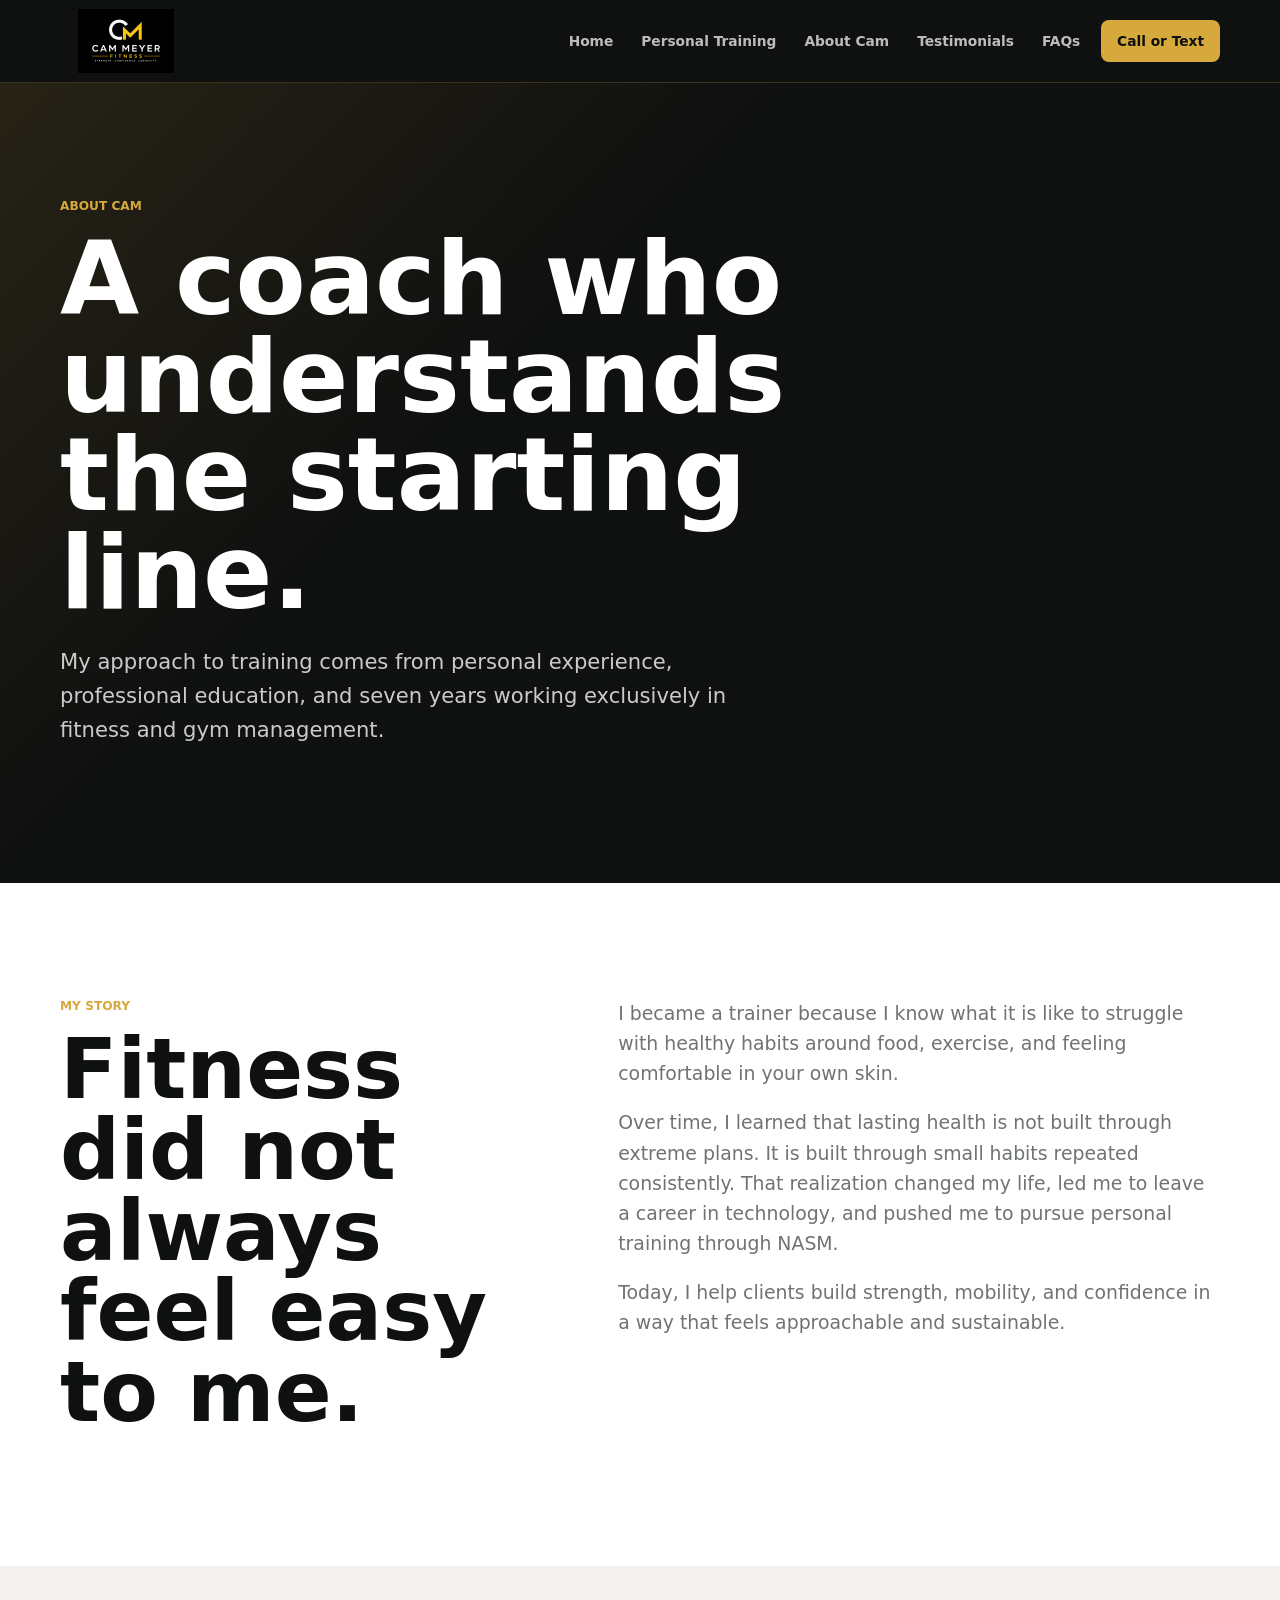
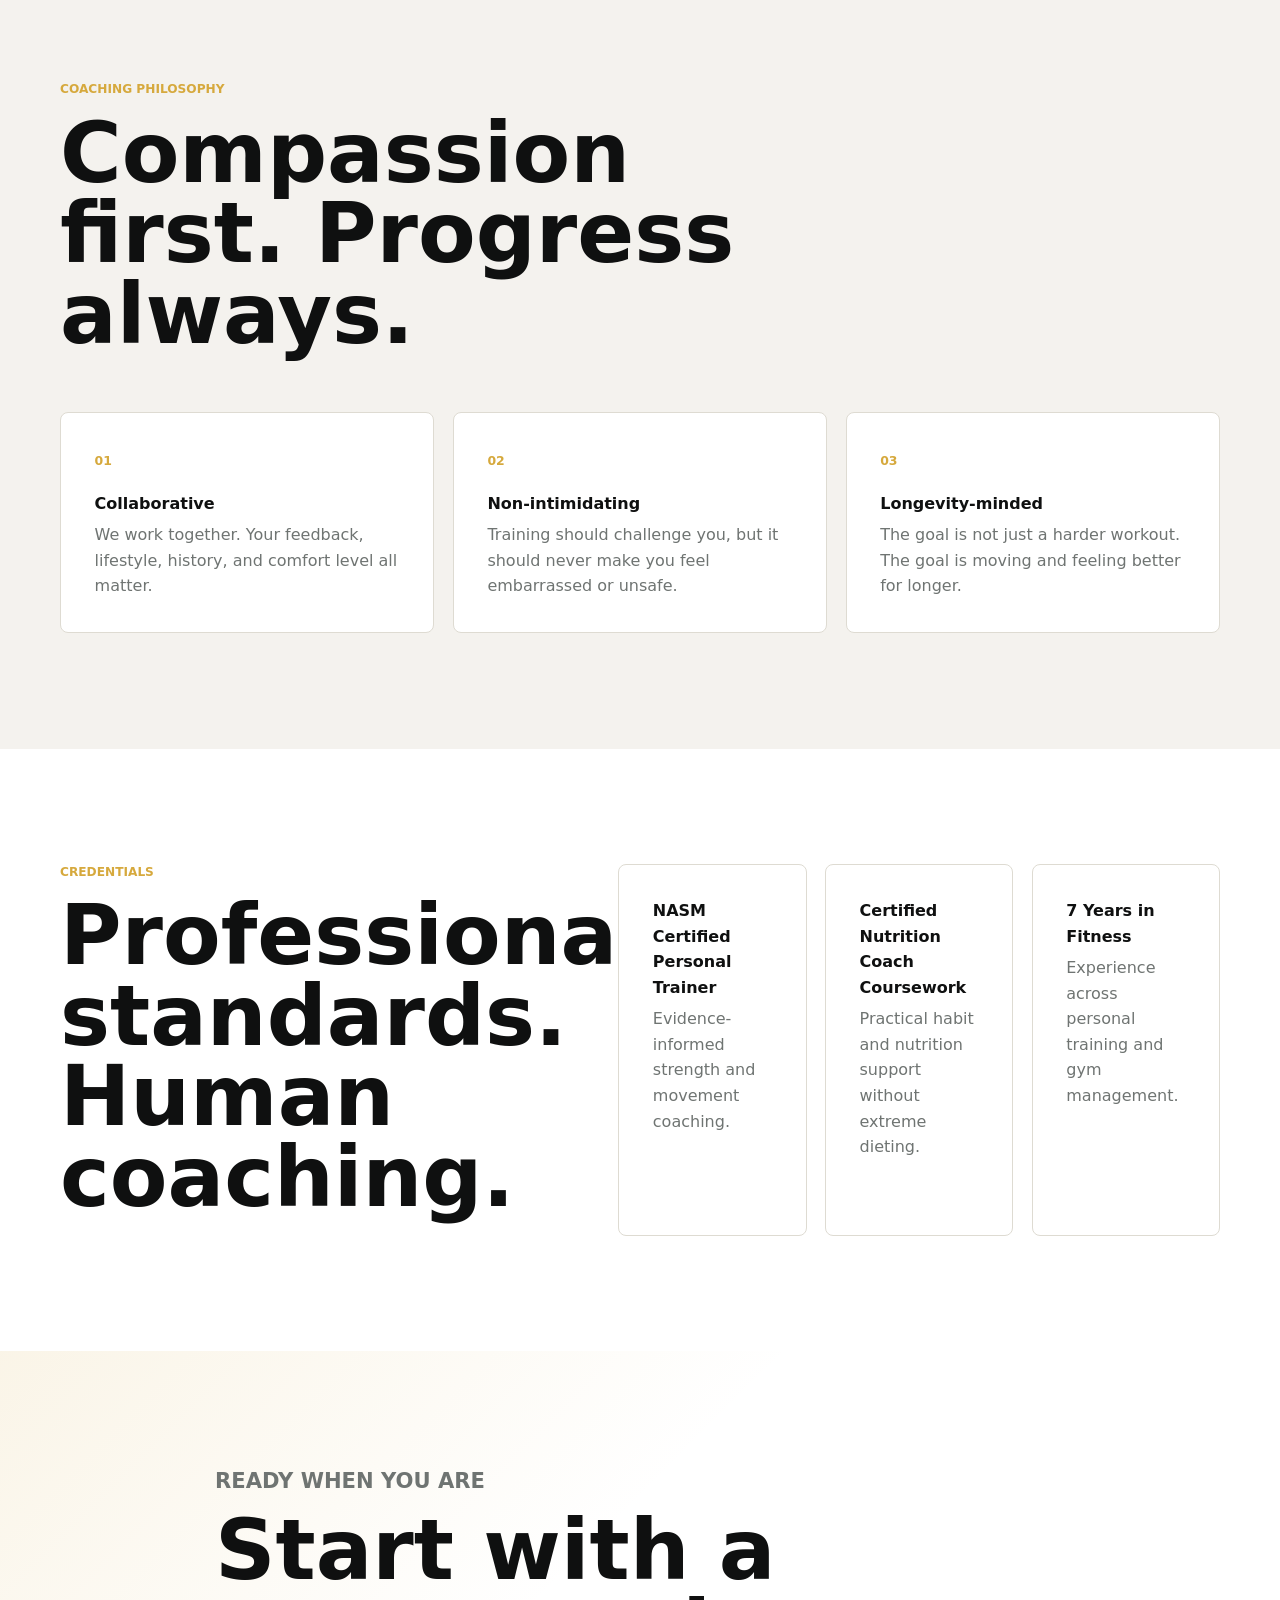
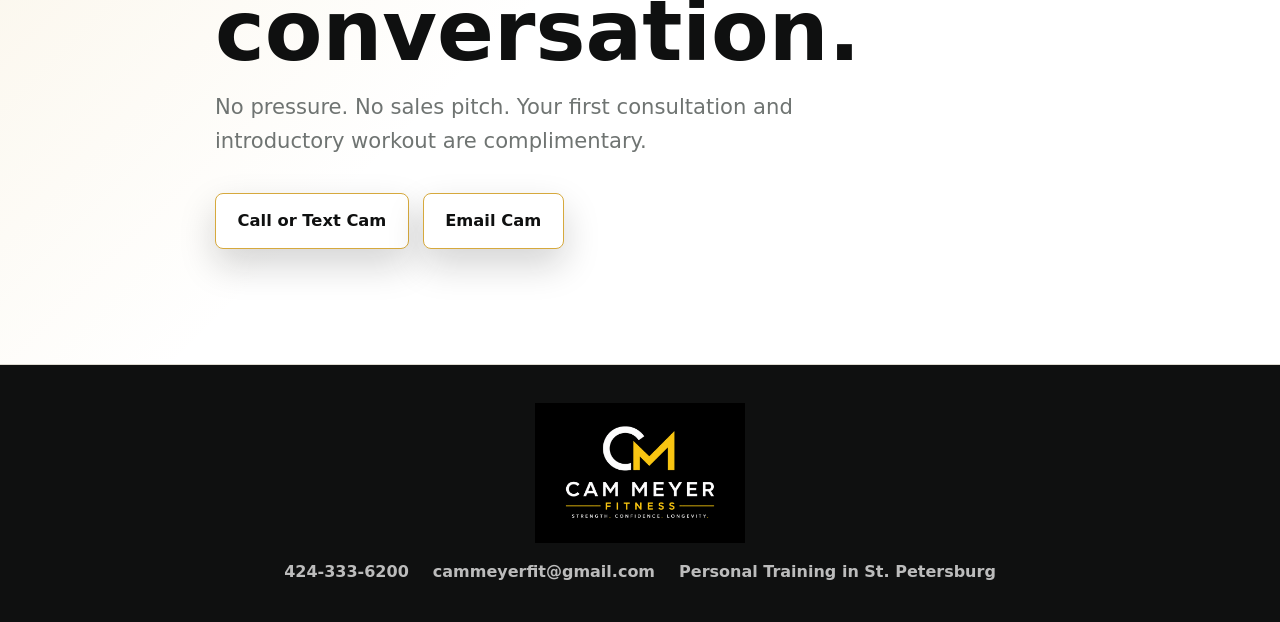
==== about.html @ a1160dac "Add files via upload update to pages" ====
<!DOCTYPE html>
<html lang="en">
  <head>
    <meta charset="UTF-8" />
    <meta name="viewport" content="width=device-width, initial-scale=1.0" />
    <title>About Cam Meyer | Cam Meyer Fitness</title>
    <meta name="description" content="Meet Cam Meyer, a NASM certified personal trainer in St. Petersburg focused on compassionate, longevity-minded strength coaching." />
    <link rel="canonical" href="https://www.cammeyerfitness.com/about.html" />
    <meta property="og:type" content="website" />
    <meta property="og:title" content="About Cam Meyer | Cam Meyer Fitness" />
    <meta property="og:description" content="Meet Cam Meyer, a NASM certified personal trainer in St. Petersburg focused on compassionate, longevity-minded strength coaching." />
    <meta property="og:url" content="https://www.cammeyerfitness.com/about.html" />
    <meta property="og:image" content="https://www.cammeyerfitness.com/assets/cmflogo.png" />
    <meta name="twitter:card" content="summary_large_image" />
    <link rel="icon" type="image/png" href="assets/cmflogo.png" />
    <link rel="stylesheet" href="styles.css" />
    <script type="application/ld+json">{"@context":"https://schema.org","@graph":[{"@type":["LocalBusiness","SportsActivityLocation"],"@id":"https://www.cammeyerfitness.com/#business","name":"Cam Meyer Fitness","url":"https://www.cammeyerfitness.com","telephone":"424-333-6200","email":"cammeyerfit@gmail.com","image":"https://www.cammeyerfitness.com/assets/cmflogo.png","description":"Concierge personal training in Downtown St. Petersburg for adults who want to build strength, mobility, confidence, and longevity without intimidation.","address":{"@type":"PostalAddress","addressLocality":"St. Petersburg","addressRegion":"FL","addressCountry":"US"},"areaServed":{"@type":"City","name":"St. Petersburg"},"priceRange":"$$"},{"@type":"Person","@id":"https://www.cammeyerfitness.com/#cam-meyer","name":"Cam Meyer","jobTitle":"Personal Trainer","worksFor":{"@id":"https://www.cammeyerfitness.com/#business"},"hasCredential":["NASM Certified Personal Trainer","NASM Certified Nutrition Coach coursework"]},{"@type":"WebPage","@id":"https://www.cammeyerfitness.com/about.html","url":"https://www.cammeyerfitness.com/about.html","name":"About Cam Meyer | Cam Meyer Fitness","description":"Meet Cam Meyer, a NASM certified personal trainer in St. Petersburg focused on compassionate, longevity-minded strength coaching.","isPartOf":{"@type":"WebSite","@id":"https://www.cammeyerfitness.com/#website","url":"https://www.cammeyerfitness.com","name":"Cam Meyer Fitness"},"about":{"@id":"https://www.cammeyerfitness.com/#business"}}]}</script>
  </head>
  <body>
    <a class="skip-link" href="#main">Skip to content</a>
    <header class="site-header" data-header>
      <nav class="nav shell" aria-label="Primary navigation">
        <a class="brand" href="index.html" aria-label="Cam Meyer Fitness home">
          <img class="brand-mark" src="assets/cmflogo.png" alt="Cam Meyer Fitness" />
        </a>
        <button class="nav-toggle" type="button" aria-label="Open navigation menu" aria-expanded="false" aria-controls="nav-menu" data-nav-toggle>
          <span></span><span></span><span></span>
        </button>

        <div class="nav-menu" id="nav-menu" data-nav-menu>
          <a href="index.html">Home</a>
          <a href="personal-training.html">Personal Training</a>
          <a href="about.html">About Cam</a>
          <a href="testimonials.html">Testimonials</a>
          <a href="faq.html">FAQs</a>
          <a href="contact.html" class="nav-cta">Call or Text</a>
        </div>
      </nav>
    </header>

    <main id="main">
      <section class="page-hero section" aria-labelledby="page-title">
        <div class="shell reveal">
          <p class="eyebrow">About Cam</p>
          <h1 id="page-title">A coach who understands the starting line.</h1>
          <p class="page-lede">My approach to training comes from personal experience, professional education, and seven years working exclusively in fitness and gym management.</p>
        </div>
      </section>

      <section class="section" aria-labelledby="story-title">
        <div class="split shell">
          <div class="section-intro reveal">
            <p class="eyebrow">My Story</p>
            <h2 id="story-title">Fitness did not always feel easy to me.</h2>
          </div>
          <div class="prose reveal">
            <p>I became a trainer because I know what it is like to struggle with healthy habits around food, exercise, and feeling comfortable in your own skin.</p>
            <p>Over time, I learned that lasting health is not built through extreme plans. It is built through small habits repeated consistently. That realization changed my life, led me to leave a career in technology, and pushed me to pursue personal training through NASM.</p>
            <p>Today, I help clients build strength, mobility, and confidence in a way that feels approachable and sustainable.</p>
          </div>
        </div>
      </section>

      <section class="section section-quiet" aria-labelledby="philosophy-title">
        <div class="shell">
          <div class="section-heading reveal">
            <p class="eyebrow">Coaching Philosophy</p>
            <h2 id="philosophy-title">Compassion first. Progress always.</h2>
          </div>
          <div class="steps">
            <article class="step-card reveal"><span>01</span><h3>Collaborative</h3><p>We work together. Your feedback, lifestyle, history, and comfort level all matter.</p></article>
            <article class="step-card reveal"><span>02</span><h3>Non-intimidating</h3><p>Training should challenge you, but it should never make you feel embarrassed or unsafe.</p></article>
            <article class="step-card reveal"><span>03</span><h3>Longevity-minded</h3><p>The goal is not just a harder workout. The goal is moving and feeling better for longer.</p></article>
          </div>
        </div>
      </section>

      <section class="section" aria-labelledby="credentials-title">
        <div class="credentials shell">
          <div class="section-intro reveal">
            <p class="eyebrow">Credentials</p>
            <h2 id="credentials-title">Professional standards. Human coaching.</h2>
          </div>
          <div class="credential-grid reveal">
            <div><strong>NASM Certified Personal Trainer</strong><span>Evidence-informed strength and movement coaching.</span></div>
            <div><strong>Certified Nutrition Coach Coursework</strong><span>Practical habit and nutrition support without extreme dieting.</span></div>
            <div><strong>7 Years in Fitness</strong><span>Experience across personal training and gym management.</span></div>
          </div>
        </div>
      </section>

      <section class="section final-cta" id="contact-cta" aria-labelledby="contact-cta-title">
        <div class="shell final-cta-inner reveal">
          <p class="eyebrow">Ready when you are</p>
          <h2 id="contact-cta-title">Start with a conversation.</h2>
          <p>No pressure. No sales pitch. Your first consultation and introductory workout are complimentary.</p>
          <div class="hero-actions">
            <a class="btn btn-primary" href="tel:+14243336200">Call or Text Cam</a>
            <a class="btn btn-secondary" href="mailto:cammeyerfit@gmail.com">Email Cam</a>
          </div>
        </div>
      </section>
    </main>

    <footer class="footer">
      <div class="shell footer-inner">
        <a class="footer-brand" href="index.html" aria-label="Cam Meyer Fitness home">
          <img src="assets/cmflogo.png" alt="Cam Meyer Fitness" />
        </a>
        <div class="footer-contact">
          <a href="tel:+14243336200">424-333-6200</a>
          <a href="mailto:cammeyerfit@gmail.com">cammeyerfit@gmail.com</a>
          <a href="personal-training.html">Personal Training in St. Petersburg</a>
        </div>
      </div>
    </footer>
    <script src="script.js"></script>

  </body>
</html>
---- styles.css ----
:root {
  --black: #0f1010;
  --charcoal: #181a1b;
  --ink: #242626;
  --gray: #6f7472;
  --soft-gray: #f4f2ee;
  --line: #dedbd2;
  --white: #ffffff;
  --gold: #d6a93d;
  --gold-soft: #f3d887;
  --shadow: 0 28px 90px rgba(15, 16, 16, 0.16);
  --radius: 8px;
  --header-height: 82px;
}

* {
  box-sizing: border-box;
}

html {
  scroll-behavior: smooth;
}

body {
  margin: 0;
  background: var(--white);
  color: var(--ink);
  font-family: Inter, ui-sans-serif, system-ui, -apple-system, BlinkMacSystemFont, "Segoe UI", Arial, sans-serif;
  font-size: 16px;
  line-height: 1.6;
  text-rendering: optimizeLegibility;
}

body.nav-open {
  overflow: hidden;
}

img,
svg {
  display: block;
  max-width: 100%;
}

a {
  color: inherit;
  text-decoration: none;
}

button {
  font: inherit;
}

.skip-link {
  position: fixed;
  left: 1rem;
  top: 1rem;
  z-index: 100;
  transform: translateY(-160%);
  border-radius: var(--radius);
  background: var(--black);
  color: var(--white);
  padding: 0.75rem 1rem;
  transition: transform 180ms ease;
}

.skip-link:focus {
  transform: translateY(0);
}

.shell {
  width: min(100% - 2rem, 1160px);
  margin-inline: auto;
}

.site-header {
  position: sticky;
  top: 0;
  z-index: 50;
  border-bottom: 1px solid rgba(214, 169, 61, 0.22);
  background: var(--black);
  backdrop-filter: none;
  transition: box-shadow 240ms ease, background 240ms ease, border-color 240ms ease;
}

.site-header.is-scrolled {
  background: var(--black);
  box-shadow: 0 12px 32px rgba(15, 16, 16, 0.22);
}

.nav {
  min-height: var(--header-height);
  display: flex;
  align-items: center;
  justify-content: space-between;
  gap: 1.25rem;
}

.brand {
  display: inline-flex;
  align-items: center;
  min-width: 0;
}

.brand-mark {
  width: 132px;
  height: 64px;
  flex: 0 0 132px;
  object-fit: contain;
}

.nav-toggle {
  width: 48px;
  height: 48px;
  display: inline-grid;
  place-content: center;
  gap: 5px;
  border: 1px solid rgba(214, 169, 61, 0.34);
  border-radius: var(--radius);
  background: var(--charcoal);
  color: var(--white);
  cursor: pointer;
}

.nav-toggle span {
  width: 18px;
  height: 2px;
  background: currentColor;
  transition: transform 220ms ease, opacity 220ms ease;
}

.nav-toggle[aria-expanded="true"] span:nth-child(1) {
  transform: translateY(7px) rotate(45deg);
}

.nav-toggle[aria-expanded="true"] span:nth-child(2) {
  opacity: 0;
}

.nav-toggle[aria-expanded="true"] span:nth-child(3) {
  transform: translateY(-7px) rotate(-45deg);
}

.nav-menu {
  position: fixed;
  inset: var(--header-height) 0 auto 0;
  display: grid;
  gap: 0.35rem;
  padding: 1rem;
  border-bottom: 1px solid rgba(214, 169, 61, 0.22);
  background: var(--black);
  box-shadow: var(--shadow);
  opacity: 0;
  pointer-events: none;
  transform: translateY(-0.75rem);
  transition: opacity 240ms ease, transform 240ms ease;
}

.nav-menu.is-open {
  opacity: 1;
  pointer-events: auto;
  transform: translateY(0);
}

.nav-menu a {
  border-radius: var(--radius);
  padding: 0.9rem 1rem;
  color: rgba(255, 255, 255, 0.72);
  font-weight: 700;
  transition: color 200ms ease, background 200ms ease, transform 200ms ease;
}

.nav-menu a:hover,
.nav-menu a:focus-visible {
  color: var(--white);
  background: rgba(255, 255, 255, 0.1);
  outline: none;
  transform: translateY(-1px);
}

.nav-menu .nav-cta {
  background: var(--gold);
  color: var(--black);
  text-align: center;
}

.section {
  padding: clamp(4.75rem, 9vw, 8rem) 0;
  scroll-margin-top: calc(var(--header-height) + 1.5rem);
}

.hero {
  position: relative;
  isolation: isolate;
  min-height: calc(94svh - var(--header-height));
  display: grid;
  align-items: center;
  overflow: hidden;
  padding: clamp(4.8rem, 7.5vw, 7.4rem) 0 clamp(4.25rem, 7vw, 6.8rem);
  color: var(--white);
}

.hero-media,
.hero-overlay {
  position: absolute;
  inset: 0;
}

.hero-media {
  z-index: -2;
  overflow: hidden;
  background: var(--black);
}

.hero-media img {
  width: 100%;
  height: 100%;
  object-fit: cover;
  object-position: 52% center;
  transform: scale(1.01);
}

.hero-overlay {
  z-index: -1;
  background:
    linear-gradient(90deg, rgba(15, 16, 16, 0.82) 0%, rgba(15, 16, 16, 0.62) 42%, rgba(15, 16, 16, 0.2) 100%),
    linear-gradient(0deg, rgba(15, 16, 16, 0.36), rgba(15, 16, 16, 0.06));
}

.hero-inner,
.split,
.coaching,
.why,
.credentials {
  display: grid;
  gap: clamp(2.4rem, 6vw, 5rem);
}

.hero-copy {
  max-width: 840px;
}

.eyebrow {
  margin: 0 0 0.9rem;
  color: var(--gold);
  font-size: 0.76rem;
  font-weight: 800;
  letter-spacing: 0;
  line-height: 1.4;
  text-transform: uppercase;
}

h1,
h2,
h3,
p {
  margin-top: 0;
}

h1,
h2 {
  color: var(--black);
  line-height: 0.96;
  font-weight: 800;
}

h1 {
  margin-bottom: 1.4rem;
  color: var(--white);
  font-size: clamp(3.35rem, 8vw, 6.95rem);
  max-width: 12.8ch;
}

h2 {
  margin-bottom: 1.15rem;
  font-size: clamp(2.5rem, 7vw, 5.25rem);
  max-width: 10.5ch;
}

h3 {
  margin-bottom: 0.55rem;
  color: var(--black);
  font-size: 1rem;
  line-height: 1.2;
}

.hero-lede,
.section-intro p:not(.eyebrow),
.coaching-copy p,
.why-copy p,
.final-cta p {
  color: var(--gray);
  font-size: clamp(1.08rem, 2vw, 1.32rem);
  max-width: 620px;
}

.hero-lede {
  max-width: 540px;
  color: rgba(255, 255, 255, 0.82);
}

.hero-actions {
  display: flex;
  flex-wrap: wrap;
  gap: 0.85rem;
  margin-top: 2.2rem;
}

.btn {
  min-height: 56px;
  display: inline-flex;
  align-items: center;
  justify-content: center;
  border: 1px solid var(--gold);
  border-radius: var(--radius);
  padding: 0.95rem 1.35rem;
  font-size: 1.02rem;
  font-weight: 800;
  line-height: 1.1;
  box-shadow: 0 0 0 rgba(15, 16, 16, 0);
  transition: transform 220ms ease, background 220ms ease, border-color 220ms ease, box-shadow 220ms ease;
}

.btn:hover,
.btn:focus-visible {
  transform: translateY(-3px);
  outline: none;
}

.btn-primary,
.btn-secondary {
  border-color: var(--gold);
  background: var(--white);
  color: var(--black);
  box-shadow: 0 16px 36px rgba(15, 16, 16, 0.18);
}

.btn-primary:hover,
.btn-primary:focus-visible,
.btn-secondary:hover,
.btn-secondary:focus-visible {
  border-color: var(--gold-soft);
  background: var(--gold-soft);
  color: var(--black);
}

.trust-line {
  margin: 1rem 0 0;
  color: rgba(255, 255, 255, 0.72);
  font-size: 0.78rem;
  font-weight: 800;
  line-height: 1.5;
  text-transform: uppercase;
}

.section-quiet {
  background: var(--soft-gray);
}

#coaching {
  position: relative;
  isolation: isolate;
  overflow: hidden;
  background:
    linear-gradient(90deg, rgba(15, 16, 16, 0.88) 0%, rgba(15, 16, 16, 0.7) 48%, rgba(15, 16, 16, 0.24) 100%),
    url("assets/uploads/training-03.jpg") center / cover no-repeat;
  color: var(--white);
}

#coaching h2,
#coaching .check-list li {
  color: var(--white);
}

#coaching .coaching-copy p {
  color: rgba(255, 255, 255, 0.78);
}

#coaching .check-list li::before {
  background: var(--gold-soft);
}

#coaching .coaching-copy {
  max-width: 650px;
}

.section-dark {
  background: var(--black);
  color: var(--white);
}

.section-dark h2,
.section-dark h3 {
  color: var(--white);
}

.section-dark p {
  color: rgba(255, 255, 255, 0.74);
}

.feature-list {
  display: grid;
  gap: 1px;
  border: 1px solid var(--line);
  border-radius: var(--radius);
  overflow: hidden;
  background: var(--line);
}

.feature-list article,
.step-card,
.testimonial-card,
.credential-grid div,
.quote-panel {
  background: var(--white);
  border-radius: var(--radius);
  padding: clamp(1.45rem, 3.3vw, 2.1rem);
  transition: transform 220ms ease, box-shadow 220ms ease, border-color 220ms ease;
}

.feature-list article {
  border-radius: 0;
}

.feature-list span,
.step-card span {
  display: inline-block;
  margin-bottom: 1.45rem;
  color: var(--gold);
  font-size: 0.78rem;
  font-weight: 800;
}

.feature-list p,
.step-card p,
.testimonial-card p,
.credential-grid span {
  margin-bottom: 0;
  color: var(--gray);
}

.coaching {
  align-items: center;
}

.check-list {
  display: grid;
  gap: 0.85rem;
  margin: 1.7rem 0 0;
  padding: 0;
  list-style: none;
}

.check-list li {
  position: relative;
  padding-left: 1.65rem;
  color: var(--black);
  font-weight: 700;
}

.check-list li::before {
  content: "";
  position: absolute;
  left: 0;
  top: 0.72em;
  width: 8px;
  height: 8px;
  background: var(--gold);
  transform: rotate(45deg);
}

.section-heading {
  margin-bottom: clamp(2.4rem, 5vw, 3.6rem);
}

.section-heading h2 {
  max-width: 12ch;
}

.steps,
.testimonials,
.credential-grid {
  display: grid;
  gap: 1.15rem;
}

.step-card,
.testimonial-card,
.credential-grid div {
  border: 1px solid var(--line);
}

.feature-list article:hover,
.step-card:hover,
.testimonial-card:hover,
.credential-grid div:hover {
  border-color: rgba(214, 169, 61, 0.42);
  box-shadow: 0 20px 60px rgba(15, 16, 16, 0.1);
  transform: translateY(-4px);
}

.why {
  align-items: center;
}

.quote-panel {
  background: var(--charcoal);
  border: 1px solid rgba(214, 169, 61, 0.36);
}

.quote-panel p {
  margin-bottom: 1.35rem;
  color: var(--white);
  font-size: clamp(1.65rem, 4.5vw, 3.15rem);
  font-weight: 800;
  line-height: 1.08;
}

.quote-panel span {
  color: var(--gold-soft);
  font-weight: 800;
}

.credential-grid strong,
.testimonial-card span {
  display: block;
  color: var(--black);
  font-weight: 800;
}

.credential-grid strong {
  margin-bottom: 0.35rem;
}

.testimonial-card {
  box-shadow: 0 14px 50px rgba(15, 16, 16, 0.06);
}

.testimonial-card p {
  margin-bottom: 1.4rem;
  color: var(--ink);
  font-size: 1.05rem;
}

.testimonial-card span {
  color: var(--gray);
  font-size: 0.88rem;
}

.final-cta {
  background:
    linear-gradient(135deg, rgba(214, 169, 61, 0.12), transparent 42%),
    var(--white);
}

.final-cta-inner {
  max-width: 850px;
}

.final-cta h2 {
  max-width: 10ch;
}

.footer {
  border-top: 1px solid var(--line);
  background: var(--black);
  color: var(--white);
  padding: 2.35rem 0;
}

.footer-inner,
.footer-contact {
  display: grid;
  gap: 1rem;
}

.footer-inner {
  justify-items: center;
  text-align: center;
}

.footer-brand {
  display: inline-flex;
  justify-content: center;
}

.footer-brand img {
  width: min(210px, 58vw);
  height: auto;
  object-fit: contain;
}

.footer-contact a {
  color: rgba(255, 255, 255, 0.72);
  font-weight: 700;
}

.footer-contact a:hover,
.footer-contact a:focus-visible {
  color: var(--gold-soft);
  outline: none;
}

.reveal {
  opacity: 0;
  transform: translateY(22px);
  transition: opacity 720ms ease, transform 720ms ease;
}

.reveal.is-visible {
  opacity: 1;
  transform: translateY(0);
}

@media (prefers-reduced-motion: reduce) {
  *,
  *::before,
  *::after {
    scroll-behavior: auto !important;
    transition-duration: 0.01ms !important;
    animation-duration: 0.01ms !important;
    animation-iteration-count: 1 !important;
  }
}

@media (min-width: 720px) {
  .shell {
    width: min(100% - 3rem, 1160px);
  }

  .nav-toggle {
    display: none;
  }

  .nav-menu {
    position: static;
    display: flex;
    align-items: center;
    gap: 0.15rem;
    padding: 0;
    border: 0;
    background: transparent;
    box-shadow: none;
    opacity: 1;
    pointer-events: auto;
    transform: none;
  }

  .nav-menu a {
    padding: 0.65rem 0.8rem;
    font-size: 0.86rem;
  }

  .nav-menu .nav-cta {
    margin-left: 0.35rem;
    padding-inline: 1rem;
  }

  .why {
    grid-template-columns: minmax(0, 1fr) minmax(300px, 0.72fr);
    align-items: center;
  }

  .split,
  .credentials {
    grid-template-columns: minmax(0, 0.8fr) minmax(0, 1fr);
  }

  .steps,
  .testimonials,
  .credential-grid {
    grid-template-columns: repeat(3, minmax(0, 1fr));
  }

  .footer-contact {
    display: flex;
    justify-content: center;
    gap: 1.5rem;
  }
}

@media (max-width: 430px) {
  .brand-mark {
    width: 112px;
    height: 56px;
    flex-basis: 112px;
  }

  h1 {
    font-size: clamp(2.8rem, 13.5vw, 3.35rem);
    max-width: 10.6ch;
  }

  .hero-media img {
    object-position: 58% center;
  }

  .hero {
    min-height: calc(91svh - var(--header-height));
  }

  .hero-actions,
  .btn {
    width: 100%;
  }
}


/* Multi-page SEO expansion */
.page-hero {
  background:
    linear-gradient(135deg, rgba(214, 169, 61, 0.12), transparent 38%),
    var(--black);
  color: var(--white);
  min-height: 52svh;
  display: grid;
  align-items: center;
}

.page-hero h1 {
  max-width: 12ch;
}

.page-hero .page-lede {
  max-width: 680px;
  color: rgba(255, 255, 255, 0.78);
  font-size: clamp(1.08rem, 2vw, 1.32rem);
}

.prose {
  max-width: 680px;
}

.prose p {
  color: var(--gray);
  font-size: clamp(1.04rem, 1.6vw, 1.18rem);
}

.testimonial-card small {
  display: inline-block;
  margin-bottom: 1rem;
  color: var(--gold);
  font-weight: 800;
  text-transform: uppercase;
  font-size: 0.74rem;
}

.testimonial-grid {
  display: grid;
  gap: 1.15rem;
}

.faq-wrap {
  max-width: 900px;
}

.faq-list {
  display: grid;
  gap: 1rem;
}

.faq-item {
  border: 1px solid var(--line);
  border-radius: var(--radius);
  background: var(--white);
  padding: clamp(1.35rem, 3vw, 2rem);
  box-shadow: 0 14px 50px rgba(15, 16, 16, 0.05);
}

.faq-item h3 {
  margin-bottom: 0.5rem;
}

.faq-item p {
  margin-bottom: 0;
  color: var(--gray);
}

@media (min-width: 720px) {
  .testimonial-grid {
    grid-template-columns: repeat(2, minmax(0, 1fr));
  }

  .testimonial-grid .testimonial-card:first-child {
    grid-column: span 2;
  }
}
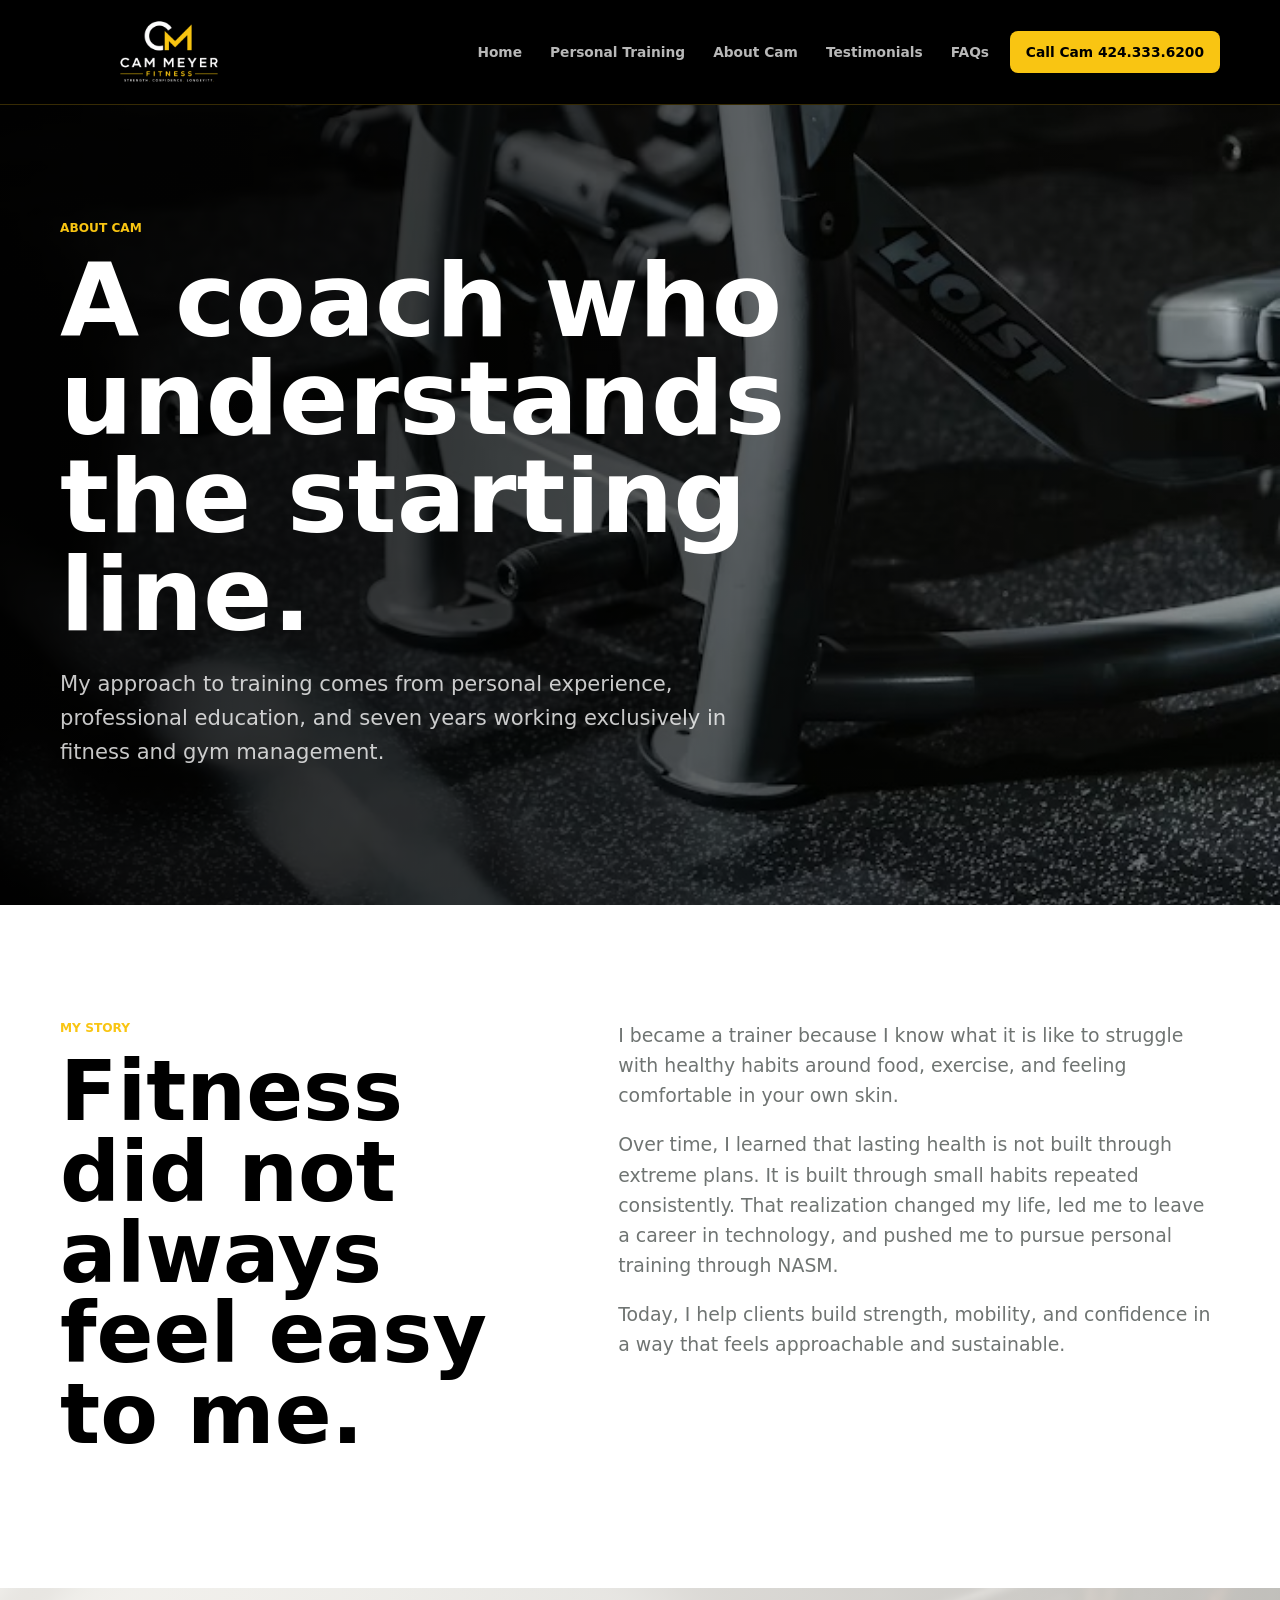
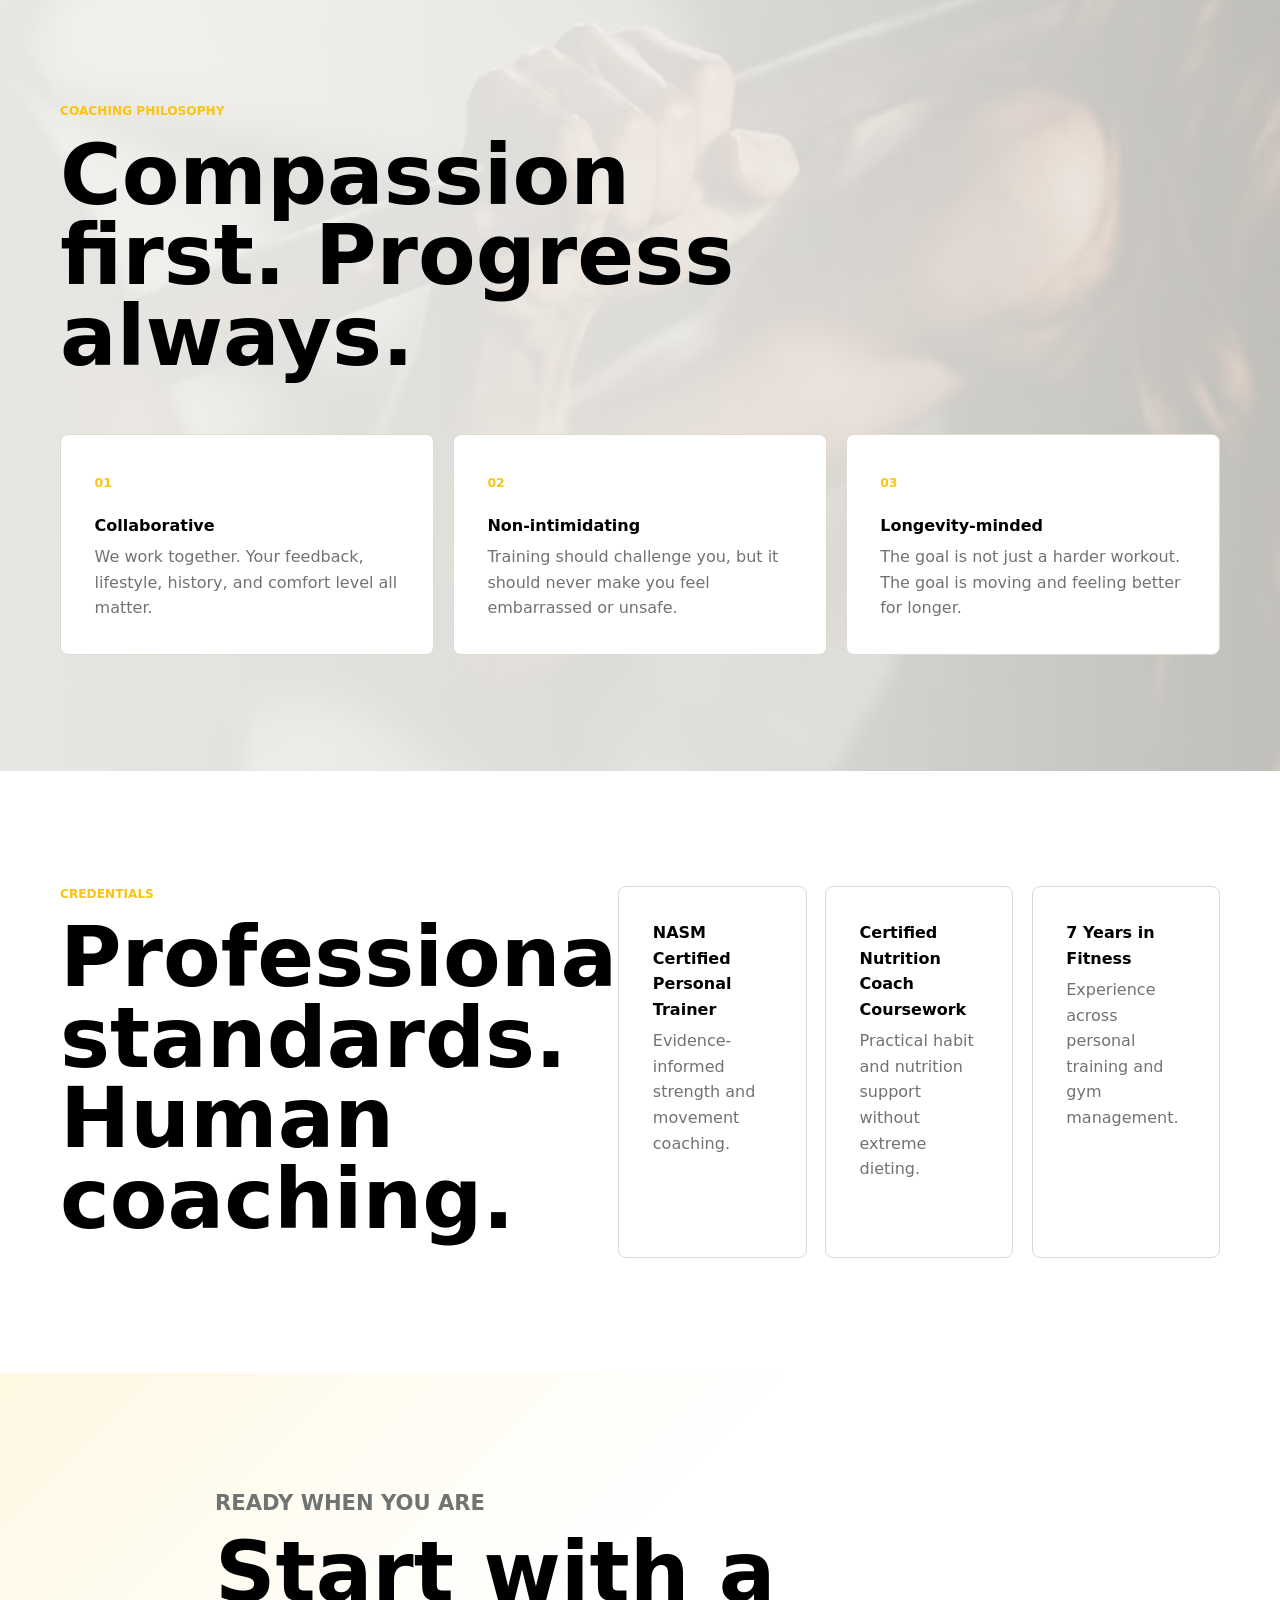
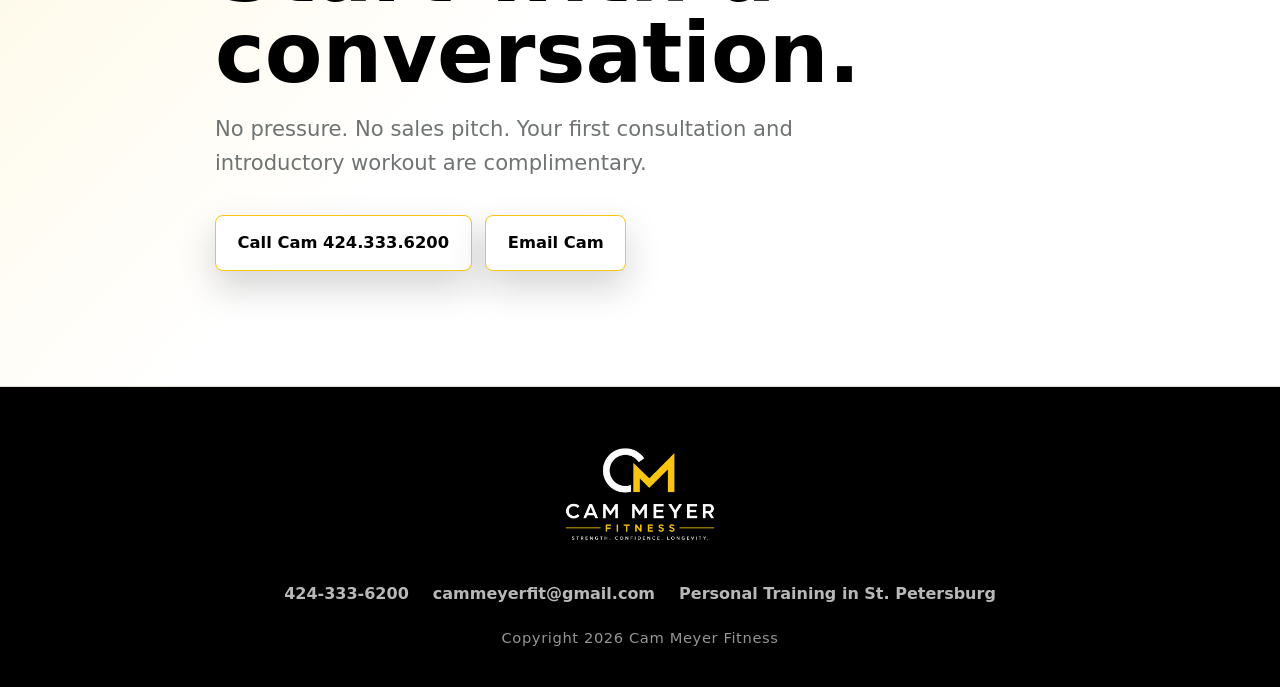
==== commit 37990162: "Add files via upload updated sections" ====
--- a/about.html
+++ b/about.html
@@ -16,7 +16,7 @@
     <link rel="stylesheet" href="styles.css" />
     <script type="application/ld+json">{"@context":"https://schema.org","@graph":[{"@type":["LocalBusiness","SportsActivityLocation"],"@id":"https://www.cammeyerfitness.com/#business","name":"Cam Meyer Fitness","url":"https://www.cammeyerfitness.com","telephone":"424-333-6200","email":"cammeyerfit@gmail.com","image":"https://www.cammeyerfitness.com/assets/cmflogo.png","description":"Concierge personal training in Downtown St. Petersburg for adults who want to build strength, mobility, confidence, and longevity without intimidation.","address":{"@type":"PostalAddress","addressLocality":"St. Petersburg","addressRegion":"FL","addressCountry":"US"},"areaServed":{"@type":"City","name":"St. Petersburg"},"priceRange":"$$"},{"@type":"Person","@id":"https://www.cammeyerfitness.com/#cam-meyer","name":"Cam Meyer","jobTitle":"Personal Trainer","worksFor":{"@id":"https://www.cammeyerfitness.com/#business"},"hasCredential":["NASM Certified Personal Trainer","NASM Certified Nutrition Coach coursework"]},{"@type":"WebPage","@id":"https://www.cammeyerfitness.com/about.html","url":"https://www.cammeyerfitness.com/about.html","name":"About Cam Meyer | Cam Meyer Fitness","description":"Meet Cam Meyer, a NASM certified personal trainer in St. Petersburg focused on compassionate, longevity-minded strength coaching.","isPartOf":{"@type":"WebSite","@id":"https://www.cammeyerfitness.com/#website","url":"https://www.cammeyerfitness.com","name":"Cam Meyer Fitness"},"about":{"@id":"https://www.cammeyerfitness.com/#business"}}]}</script>
   </head>
-  <body>
+  <body class="about-page">
     <a class="skip-link" href="#main">Skip to content</a>
     <header class="site-header" data-header>
       <nav class="nav shell" aria-label="Primary navigation">
@@ -33,7 +33,7 @@
           <a href="about.html">About Cam</a>
           <a href="testimonials.html">Testimonials</a>
           <a href="faq.html">FAQs</a>
-          <a href="contact.html" class="nav-cta">Call or Text</a>
+          <a href="tel:+14243336200" class="nav-cta">Call Cam 424.333.6200</a>
         </div>
       </nav>
     </header>
@@ -95,7 +95,7 @@
           <h2 id="contact-cta-title">Start with a conversation.</h2>
           <p>No pressure. No sales pitch. Your first consultation and introductory workout are complimentary.</p>
           <div class="hero-actions">
-            <a class="btn btn-primary" href="tel:+14243336200">Call or Text Cam</a>
+            <a class="btn btn-primary" href="tel:+14243336200">Call Cam 424.333.6200</a>
             <a class="btn btn-secondary" href="mailto:cammeyerfit@gmail.com">Email Cam</a>
           </div>
         </div>
@@ -112,6 +112,7 @@
           <a href="mailto:cammeyerfit@gmail.com">cammeyerfit@gmail.com</a>
           <a href="personal-training.html">Personal Training in St. Petersburg</a>
         </div>
+        <p class="footer-legal">Copyright 2026 Cam Meyer Fitness</p>
       </div>
     </footer>
     <script src="script.js"></script>
--- a/styles.css
+++ b/styles.css
@@ -1,16 +1,16 @@
 :root {
-  --black: #0f1010;
-  --charcoal: #181a1b;
-  --ink: #242626;
+  --black: #000000;
+  --charcoal: #111111;
+  --ink: #1a1a1a;
   --gray: #6f7472;
   --soft-gray: #f4f2ee;
   --line: #dedbd2;
   --white: #ffffff;
-  --gold: #d6a93d;
-  --gold-soft: #f3d887;
+  --gold: #F9C512;
+  --gold-soft: #FFE27A;
   --shadow: 0 28px 90px rgba(15, 16, 16, 0.16);
   --radius: 8px;
-  --header-height: 82px;
+  --header-height: 104px;
 }
 
 * {
@@ -76,7 +76,7 @@
   position: sticky;
   top: 0;
   z-index: 50;
-  border-bottom: 1px solid rgba(214, 169, 61, 0.22);
+  border-bottom: 1px solid rgba(249, 197, 18, 0.22);
   background: var(--black);
   backdrop-filter: none;
   transition: box-shadow 240ms ease, background 240ms ease, border-color 240ms ease;
@@ -102,9 +102,9 @@
 }
 
 .brand-mark {
-  width: 132px;
-  height: 64px;
-  flex: 0 0 132px;
+  width: clamp(176px, 17vw, 244px);
+  height: 92px;
+  flex: 0 0 clamp(176px, 17vw, 244px);
   object-fit: contain;
 }
 
@@ -114,7 +114,7 @@
   display: inline-grid;
   place-content: center;
   gap: 5px;
-  border: 1px solid rgba(214, 169, 61, 0.34);
+  border: 1px solid rgba(249, 197, 18, 0.34);
   border-radius: var(--radius);
   background: var(--charcoal);
   color: var(--white);
@@ -146,7 +146,7 @@
   display: grid;
   gap: 0.35rem;
   padding: 1rem;
-  border-bottom: 1px solid rgba(214, 169, 61, 0.22);
+  border-bottom: 1px solid rgba(249, 197, 18, 0.22);
   background: var(--black);
   box-shadow: var(--shadow);
   opacity: 0;
@@ -493,7 +493,7 @@
 .step-card:hover,
 .testimonial-card:hover,
 .credential-grid div:hover {
-  border-color: rgba(214, 169, 61, 0.42);
+  border-color: rgba(249, 197, 18, 0.42);
   box-shadow: 0 20px 60px rgba(15, 16, 16, 0.1);
   transform: translateY(-4px);
 }
@@ -504,7 +504,7 @@
 
 .quote-panel {
   background: var(--charcoal);
-  border: 1px solid rgba(214, 169, 61, 0.36);
+  border: 1px solid rgba(249, 197, 18, 0.36);
 }
 
 .quote-panel p {
@@ -548,7 +548,7 @@
 
 .final-cta {
   background:
-    linear-gradient(135deg, rgba(214, 169, 61, 0.12), transparent 42%),
+    linear-gradient(135deg, rgba(249, 197, 18, 0.12), transparent 42%),
     var(--white);
 }
 
@@ -592,6 +592,18 @@
 .footer-contact a {
   color: rgba(255, 255, 255, 0.72);
   font-weight: 700;
+}
+
+
+.footer-legal {
+  margin: 0.25rem 0 0;
+  color: rgba(255, 255, 255, 0.58);
+  font-size: 0.92rem;
+  letter-spacing: 0.04em;
+}
+
+.footer-contact {
+  align-items: center;
 }
 
 .footer-contact a:hover,
@@ -653,6 +665,7 @@
   .nav-menu .nav-cta {
     margin-left: 0.35rem;
     padding-inline: 1rem;
+    white-space: nowrap;
   }
 
   .why {
@@ -679,10 +692,14 @@
 }
 
 @media (max-width: 430px) {
+  :root {
+    --header-height: 92px;
+  }
+
   .brand-mark {
-    width: 112px;
-    height: 56px;
-    flex-basis: 112px;
+    width: 154px;
+    height: 78px;
+    flex-basis: 154px;
   }
 
   h1 {
@@ -708,7 +725,7 @@
 /* Multi-page SEO expansion */
 .page-hero {
   background:
-    linear-gradient(135deg, rgba(214, 169, 61, 0.12), transparent 38%),
+    linear-gradient(135deg, rgba(249, 197, 18, 0.12), transparent 38%),
     var(--black);
   color: var(--white);
   min-height: 52svh;
@@ -784,3 +801,81 @@
     grid-column: span 2;
   }
 }
+
+
+/* Added background image treatments for interior pages */
+.page-hero {
+  position: relative;
+  isolation: isolate;
+  overflow: hidden;
+  background:
+    linear-gradient(90deg, rgba(0, 0, 0, 0.88) 0%, rgba(0, 0, 0, 0.68) 48%, rgba(0, 0, 0, 0.28) 100%),
+    linear-gradient(135deg, rgba(249, 197, 18, 0.16), transparent 42%),
+    var(--black);
+}
+
+.about-page .page-hero {
+  background:
+    linear-gradient(90deg, rgba(0, 0, 0, 0.88) 0%, rgba(0, 0, 0, 0.66) 50%, rgba(0, 0, 0, 0.24) 100%),
+    url("assets/uploads/strength-machine-bg.jpg") center / cover no-repeat;
+}
+
+.training-page .page-hero {
+  background:
+    linear-gradient(90deg, rgba(0, 0, 0, 0.9) 0%, rgba(0, 0, 0, 0.64) 46%, rgba(0, 0, 0, 0.2) 100%),
+    url("assets/uploads/barbell-floor-bg.jpg") center / cover no-repeat;
+}
+
+.testimonials-page .page-hero {
+  background:
+    linear-gradient(90deg, rgba(0, 0, 0, 0.9) 0%, rgba(0, 0, 0, 0.66) 48%, rgba(0, 0, 0, 0.26) 100%),
+    url("assets/uploads/curl-bars-bg.jpg") center / cover no-repeat;
+}
+
+.contact-page .page-hero,
+.faq-page .page-hero {
+  background:
+    linear-gradient(90deg, rgba(0, 0, 0, 0.9) 0%, rgba(0, 0, 0, 0.7) 52%, rgba(0, 0, 0, 0.3) 100%),
+    url("assets/uploads/squat-bar-bg.jpg") center / cover no-repeat;
+}
+
+.about-page #philosophy-title,
+.training-page #packages-title,
+.contact-page #message-title {
+  position: relative;
+}
+
+.training-page .section-dark {
+  background:
+    linear-gradient(90deg, rgba(0, 0, 0, 0.91) 0%, rgba(0, 0, 0, 0.74) 54%, rgba(0, 0, 0, 0.34) 100%),
+    url("assets/uploads/curl-bars-bg.jpg") center / cover no-repeat;
+}
+
+.contact-page .section-dark {
+  background:
+    linear-gradient(90deg, rgba(0, 0, 0, 0.92) 0%, rgba(0, 0, 0, 0.72) 54%, rgba(0, 0, 0, 0.34) 100%),
+    url("assets/uploads/barbell-floor-bg.jpg") center / cover no-repeat;
+}
+
+.about-page .section-quiet {
+  background:
+    linear-gradient(90deg, rgba(244, 242, 238, 0.95) 0%, rgba(244, 242, 238, 0.9) 52%, rgba(244, 242, 238, 0.78) 100%),
+    url("assets/uploads/squat-bar-bg.jpg") center / cover no-repeat;
+}
+
+.testimonials-page .final-cta,
+.faq-page .final-cta {
+  background:
+    linear-gradient(90deg, rgba(255, 255, 255, 0.96) 0%, rgba(255, 255, 255, 0.9) 54%, rgba(255, 255, 255, 0.8) 100%),
+    url("assets/uploads/strength-machine-bg.jpg") center / cover no-repeat;
+}
+
+@media (max-width: 720px) {
+  .about-page .page-hero,
+  .training-page .page-hero,
+  .testimonials-page .page-hero,
+  .contact-page .page-hero,
+  .faq-page .page-hero {
+    background-position: center;
+  }
+}
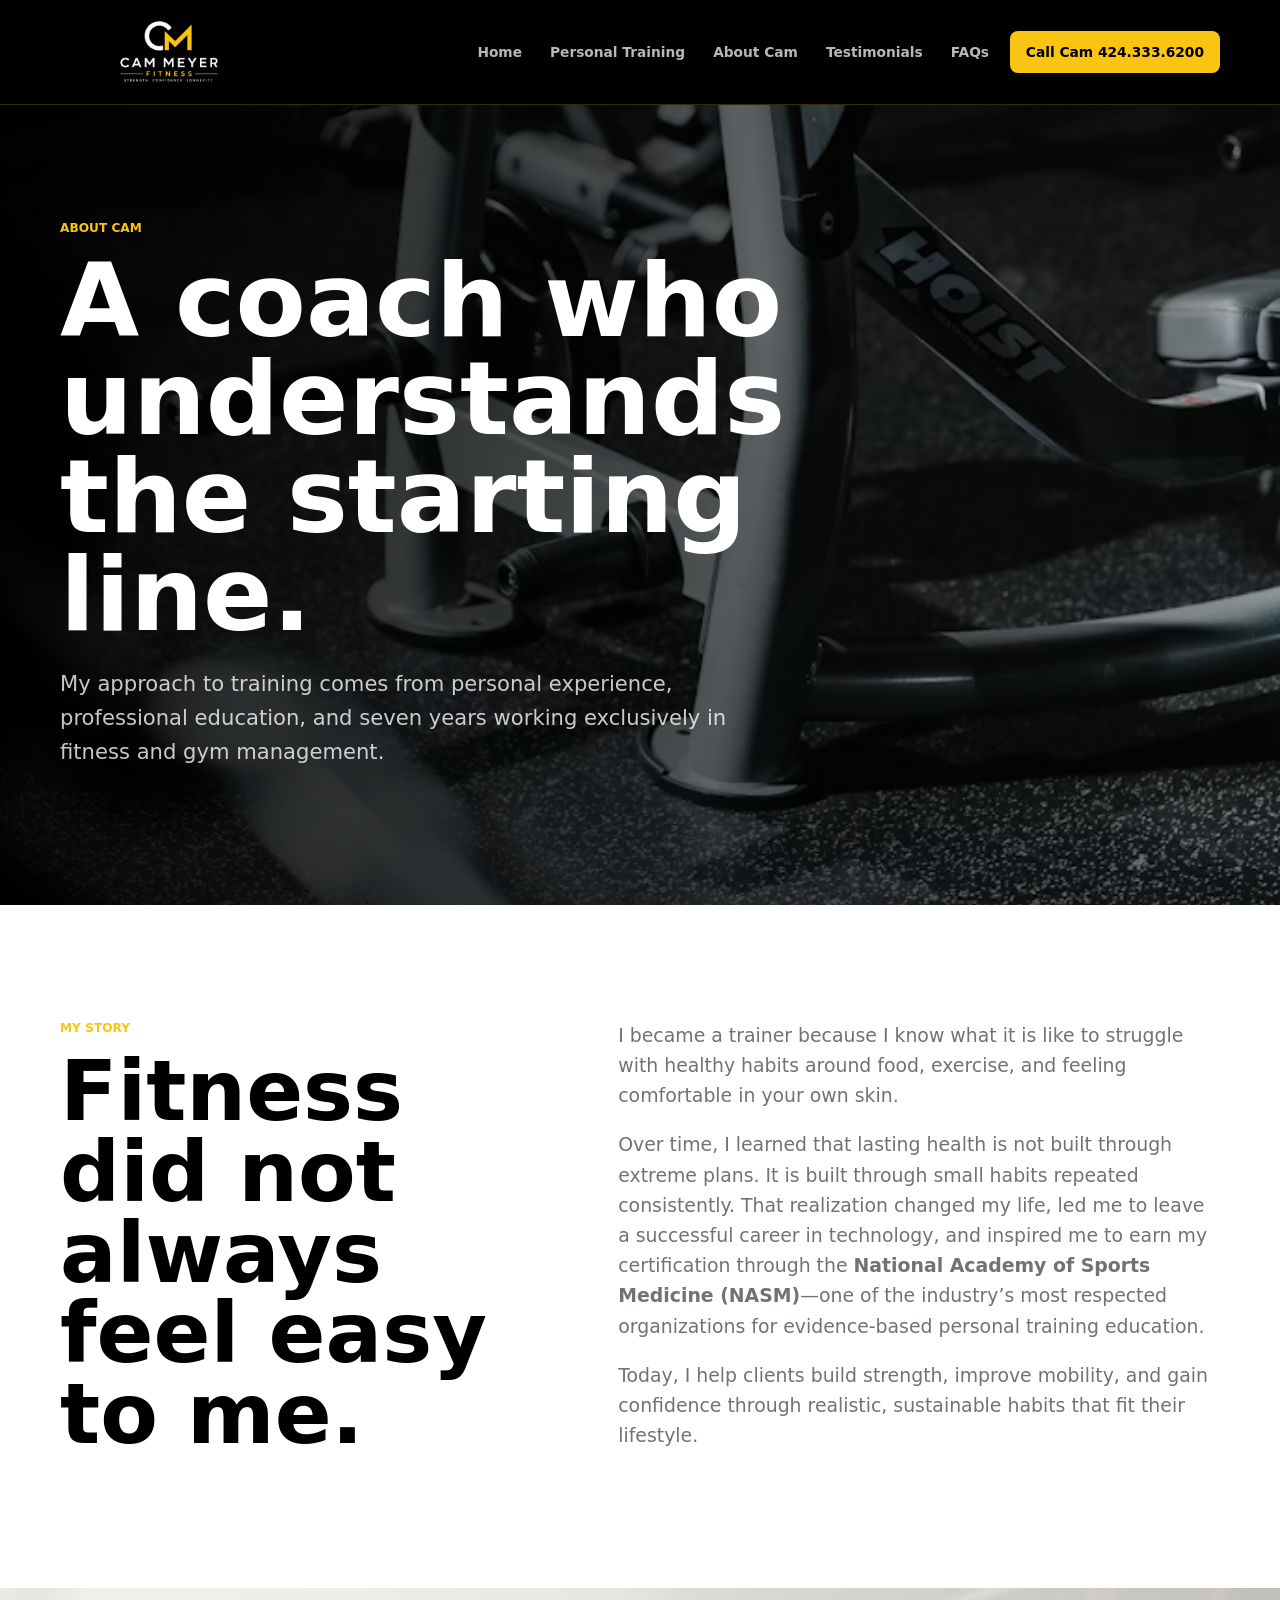
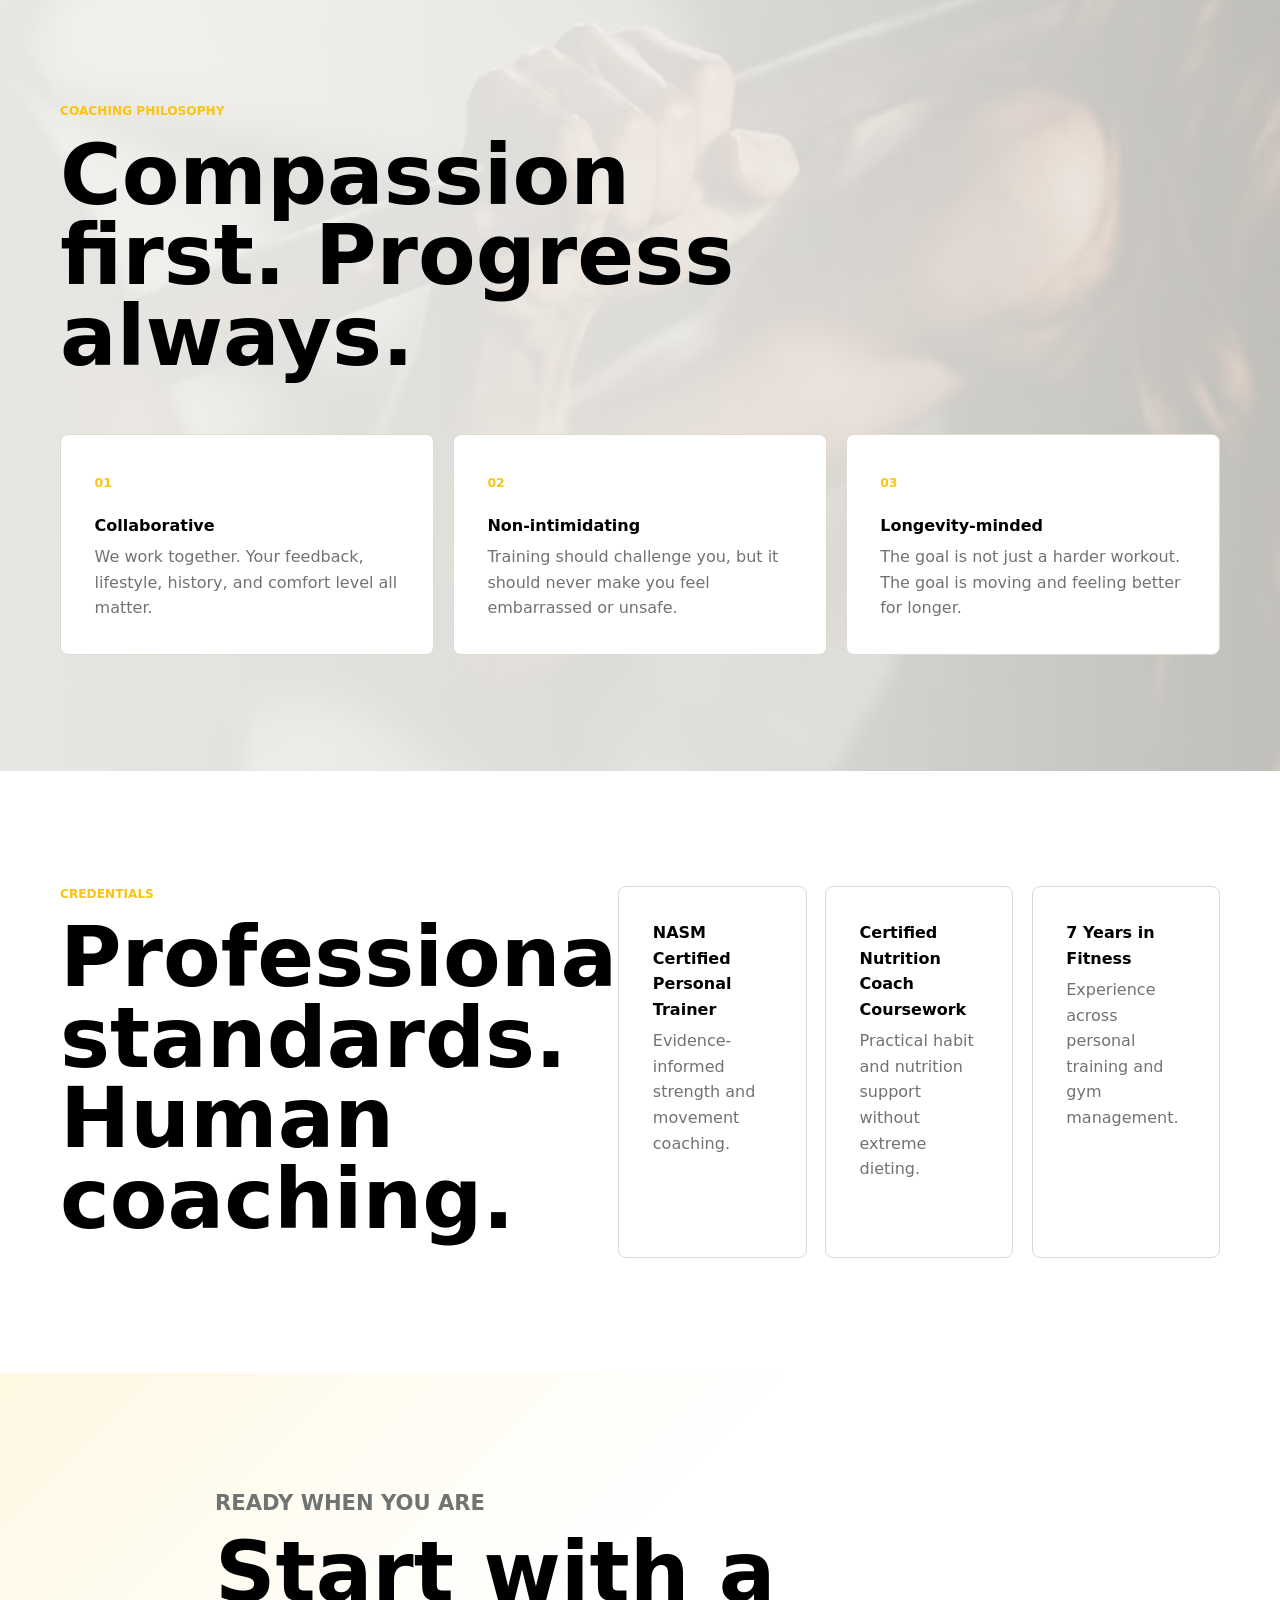
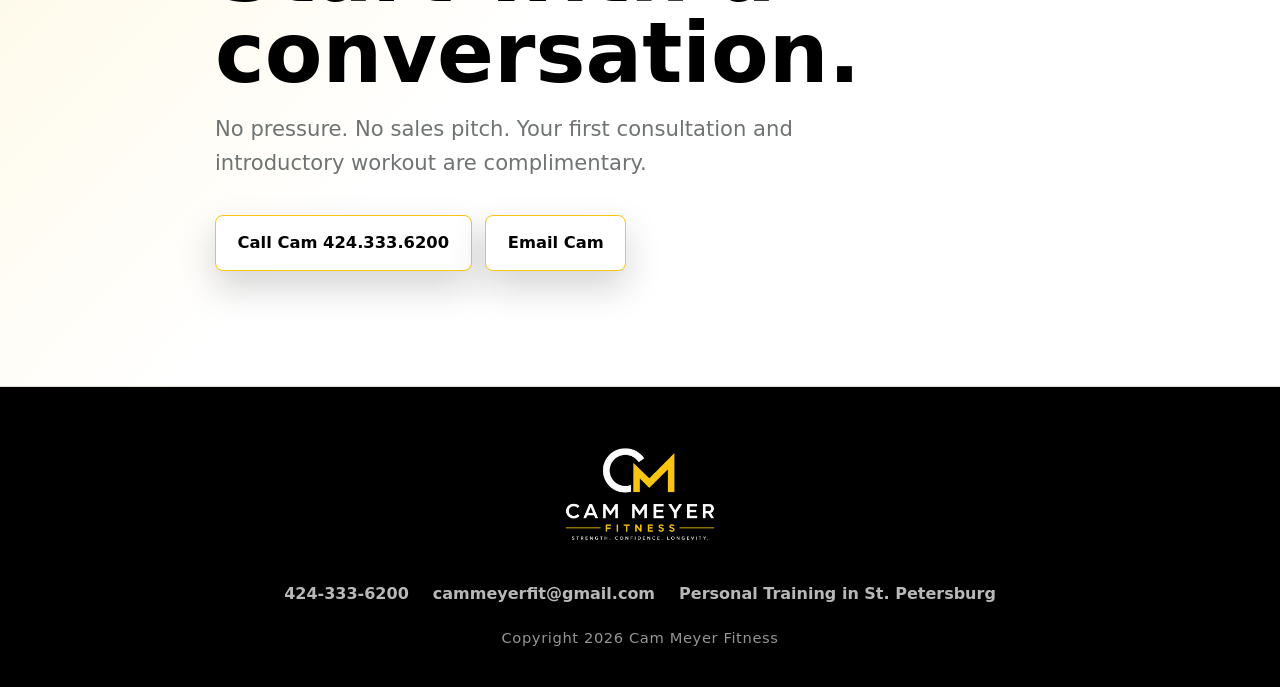
==== commit 642501e9: "Add files via upload updated about me and some other" ====
--- a/about.html
+++ b/about.html
@@ -55,8 +55,8 @@
           </div>
           <div class="prose reveal">
             <p>I became a trainer because I know what it is like to struggle with healthy habits around food, exercise, and feeling comfortable in your own skin.</p>
-            <p>Over time, I learned that lasting health is not built through extreme plans. It is built through small habits repeated consistently. That realization changed my life, led me to leave a career in technology, and pushed me to pursue personal training through NASM.</p>
-            <p>Today, I help clients build strength, mobility, and confidence in a way that feels approachable and sustainable.</p>
+            <p>Over time, I learned that lasting health is not built through extreme plans. It is built through small habits repeated consistently. That realization changed my life, led me to leave a successful career in technology, and inspired me to earn my certification through the <strong>National Academy of Sports Medicine (NASM)</strong>&mdash;one of the industry&rsquo;s most respected organizations for evidence-based personal training education.</p>
+            <p>Today, I help clients build strength, improve mobility, and gain confidence through realistic, sustainable habits that fit their lifestyle.</p>
           </div>
         </div>
       </section>
--- a/styles.css
+++ b/styles.css
@@ -879,3 +879,116 @@
     background-position: center;
   }
 }
+
+
+/* Where I Train sections */
+.section-location {
+  position: relative;
+  overflow: hidden;
+  color: var(--white);
+  background:
+    linear-gradient(90deg, rgba(0, 0, 0, 0.94) 0%, rgba(0, 0, 0, 0.82) 48%, rgba(0, 0, 0, 0.52) 100%),
+    url("assets/uploads/barbell-floor-bg.jpg") center / cover no-repeat;
+}
+
+.location-training {
+  background:
+    linear-gradient(90deg, rgba(0, 0, 0, 0.94) 0%, rgba(0, 0, 0, 0.82) 50%, rgba(0, 0, 0, 0.52) 100%),
+    url("assets/uploads/strength-machine-bg.jpg") center / cover no-repeat;
+}
+
+.location-card {
+  max-width: 780px;
+  border-left: 3px solid var(--gold);
+  background: rgba(0, 0, 0, 0.44);
+  padding: clamp(2rem, 5vw, 3.5rem);
+  box-shadow: 0 28px 90px rgba(0, 0, 0, 0.28);
+  backdrop-filter: blur(8px);
+}
+
+.location-card .eyebrow {
+  color: var(--gold);
+}
+
+.location-card h2 {
+  color: var(--white);
+  max-width: 12em;
+  margin-top: 0.45rem;
+}
+
+.location-card p {
+  color: rgba(255, 255, 255, 0.84);
+  max-width: 690px;
+}
+
+.location-points {
+  display: flex;
+  flex-wrap: wrap;
+  gap: 0.8rem;
+  margin-top: 1.6rem;
+}
+
+.location-points span {
+  border: 1px solid rgba(249, 197, 18, 0.52);
+  border-radius: 999px;
+  color: var(--white);
+  background: rgba(0, 0, 0, 0.38);
+  padding: 0.72rem 1rem;
+  font-size: 0.78rem;
+  font-weight: 800;
+  letter-spacing: 0.12em;
+  text-transform: uppercase;
+}
+
+
+@media (max-width: 720px) {
+  .section-location,
+  .location-training {
+    background-position: center;
+  }
+
+  .location-points {
+    flex-direction: column;
+    align-items: flex-start;
+  }
+}
+
+
+/* Refined mobile styling for the training location tags */
+@media (max-width: 720px) {
+  .location-card {
+    width: min(100%, calc(100vw - 2rem));
+    border-left: 0;
+    border-top: 3px solid var(--gold);
+    padding: 2rem 1.25rem;
+    background: rgba(0, 0, 0, 0.68);
+  }
+
+  .location-card h2 {
+    max-width: 100%;
+    font-size: clamp(1.9rem, 9vw, 2.45rem);
+  }
+
+  .location-points {
+    display: grid;
+    grid-template-columns: 1fr;
+    gap: 0.7rem;
+    width: 100%;
+    margin-top: 1.45rem;
+  }
+
+  .location-points span {
+    display: flex;
+    align-items: center;
+    width: 100%;
+    min-height: 3.25rem;
+    border-radius: 0;
+    border: 1px solid rgba(249, 197, 18, 0.42);
+    border-left: 4px solid var(--gold);
+    background: linear-gradient(90deg, rgba(249, 197, 18, 0.16), rgba(0, 0, 0, 0.34));
+    padding: 0.9rem 1rem;
+    line-height: 1.25;
+    letter-spacing: 0.09em;
+    white-space: normal;
+  }
+}
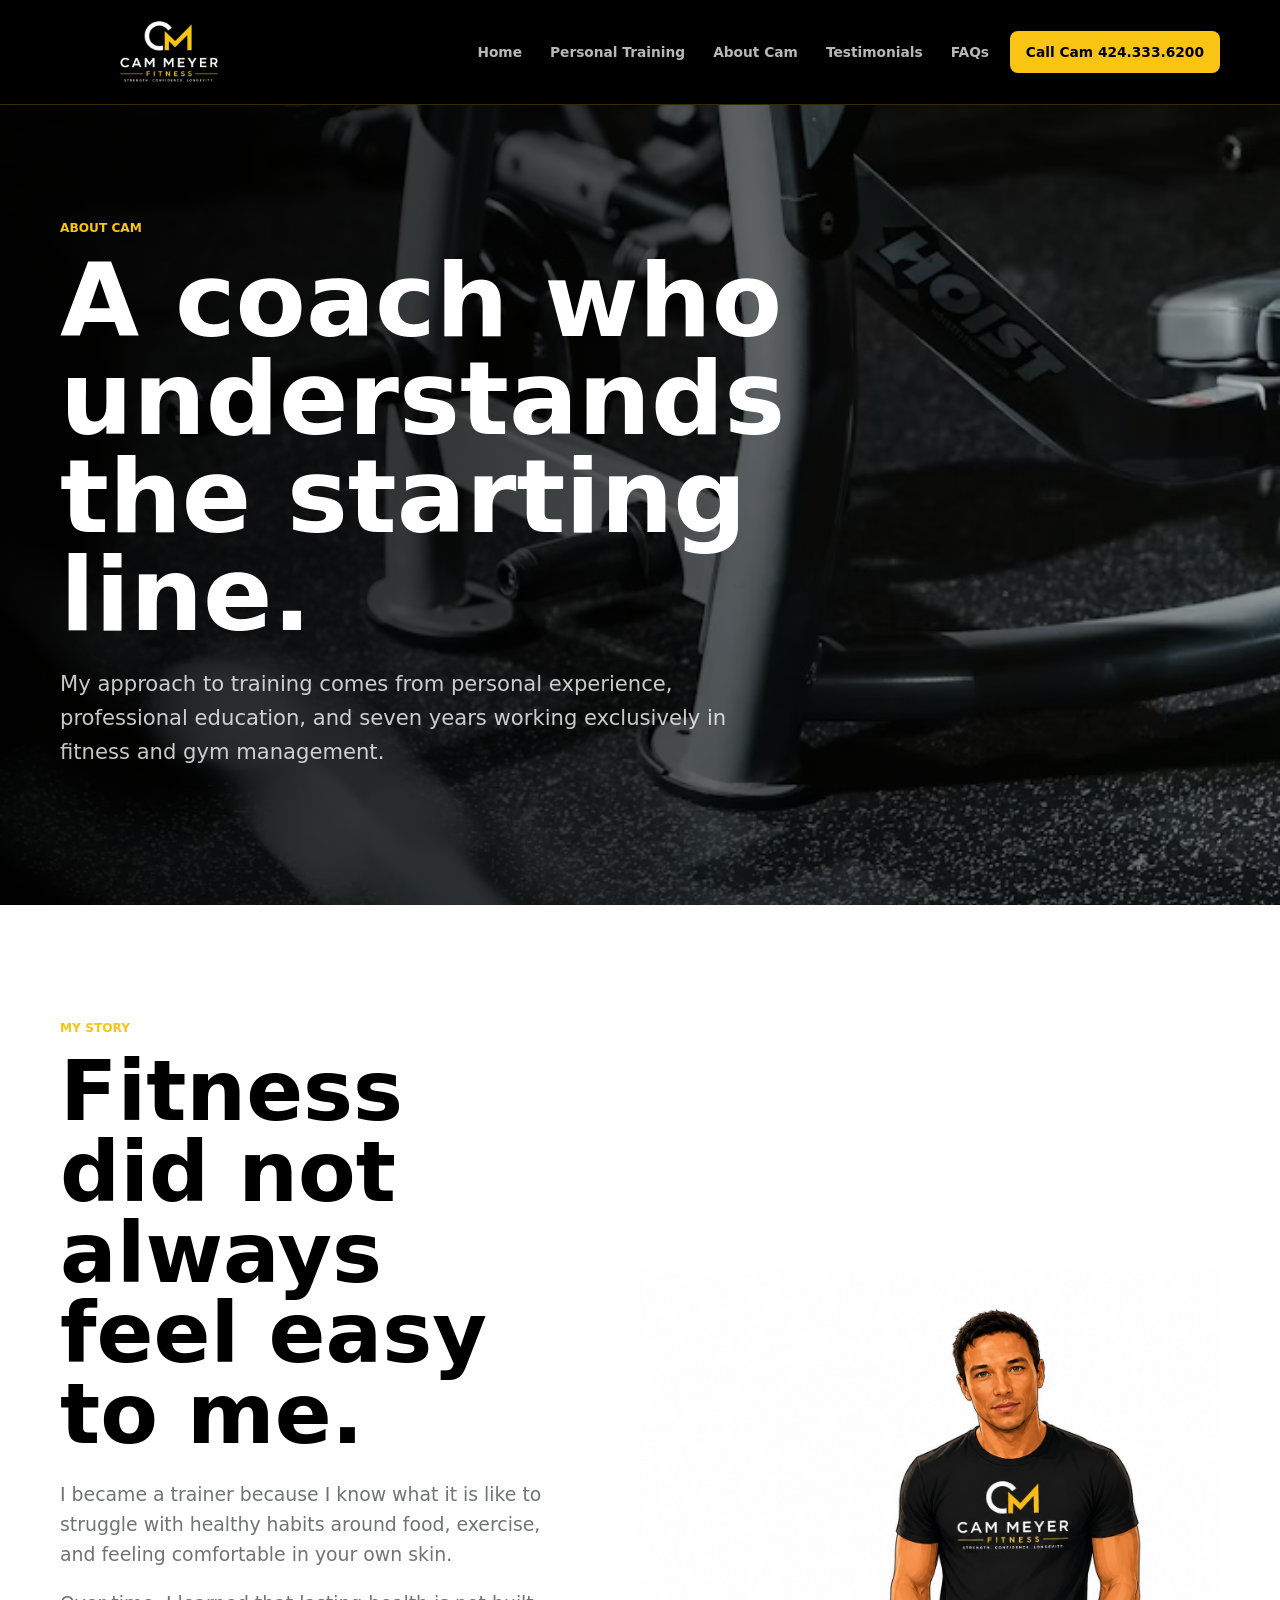
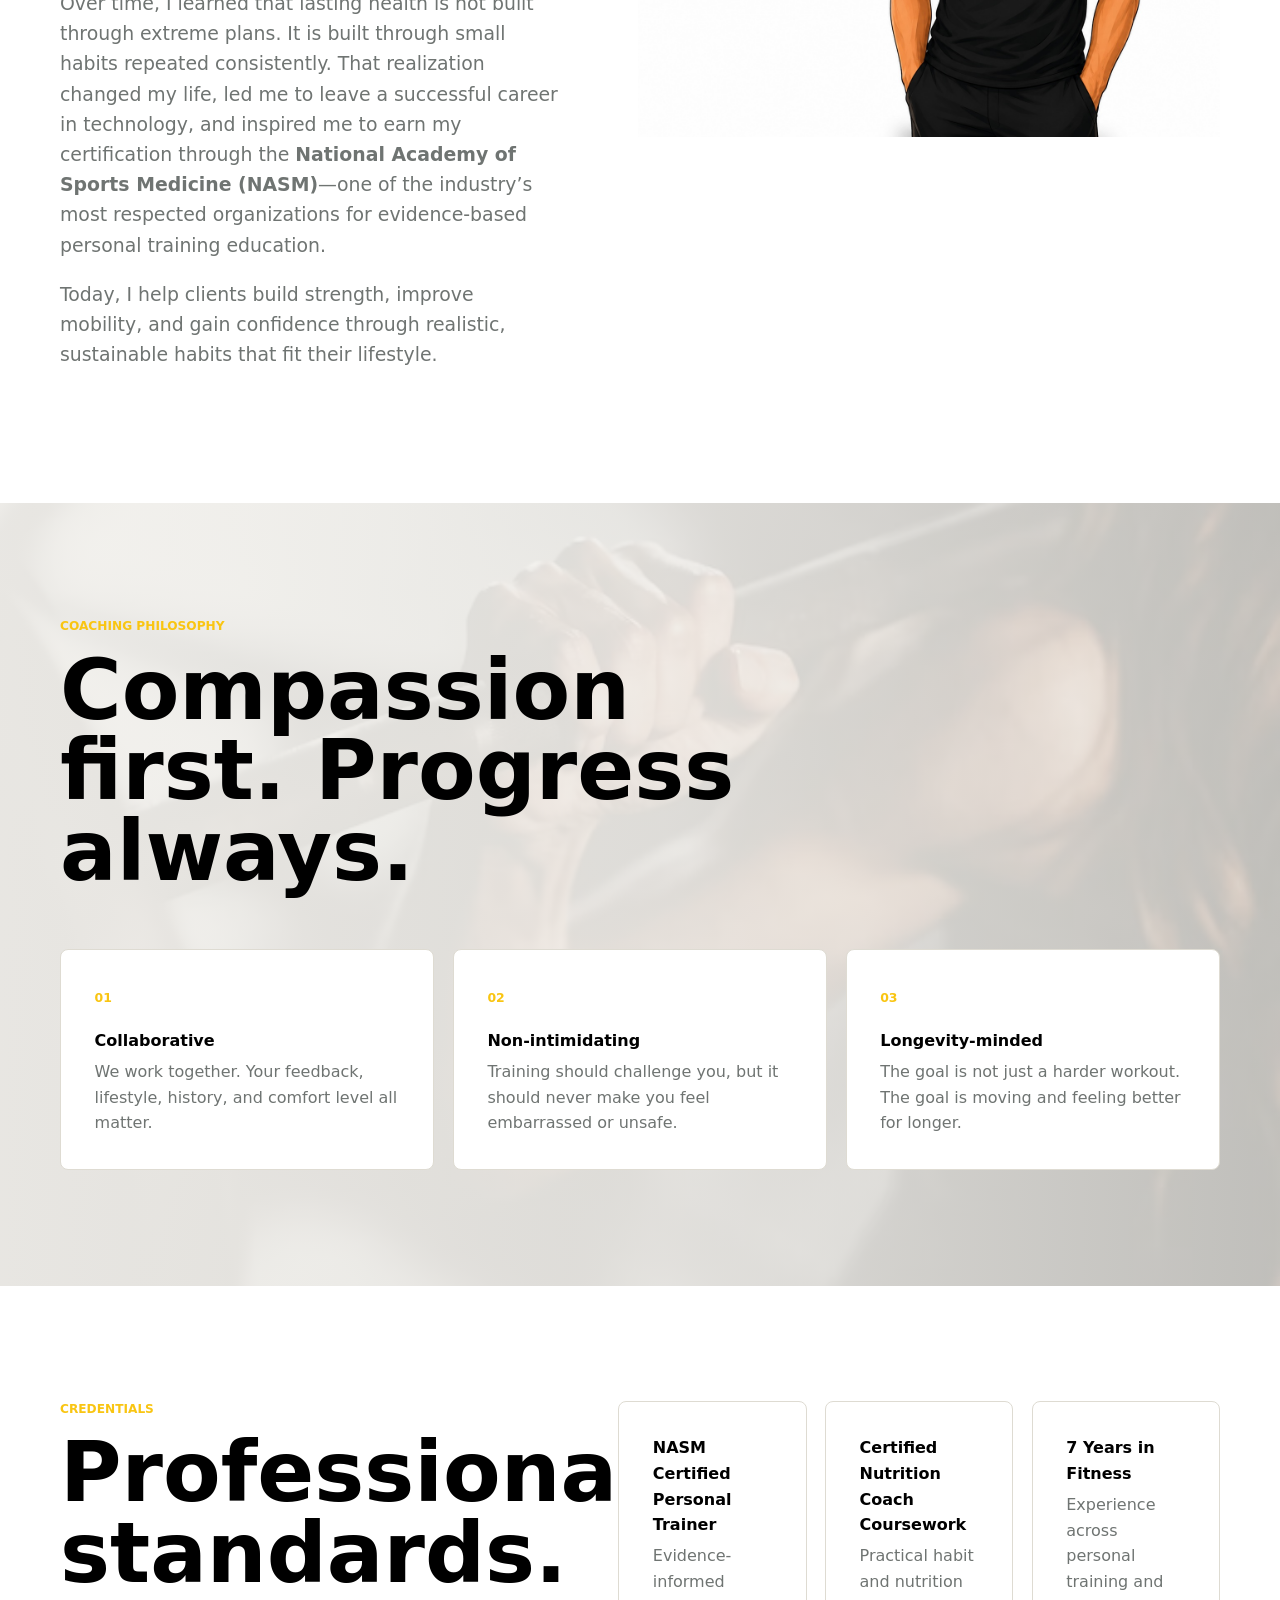
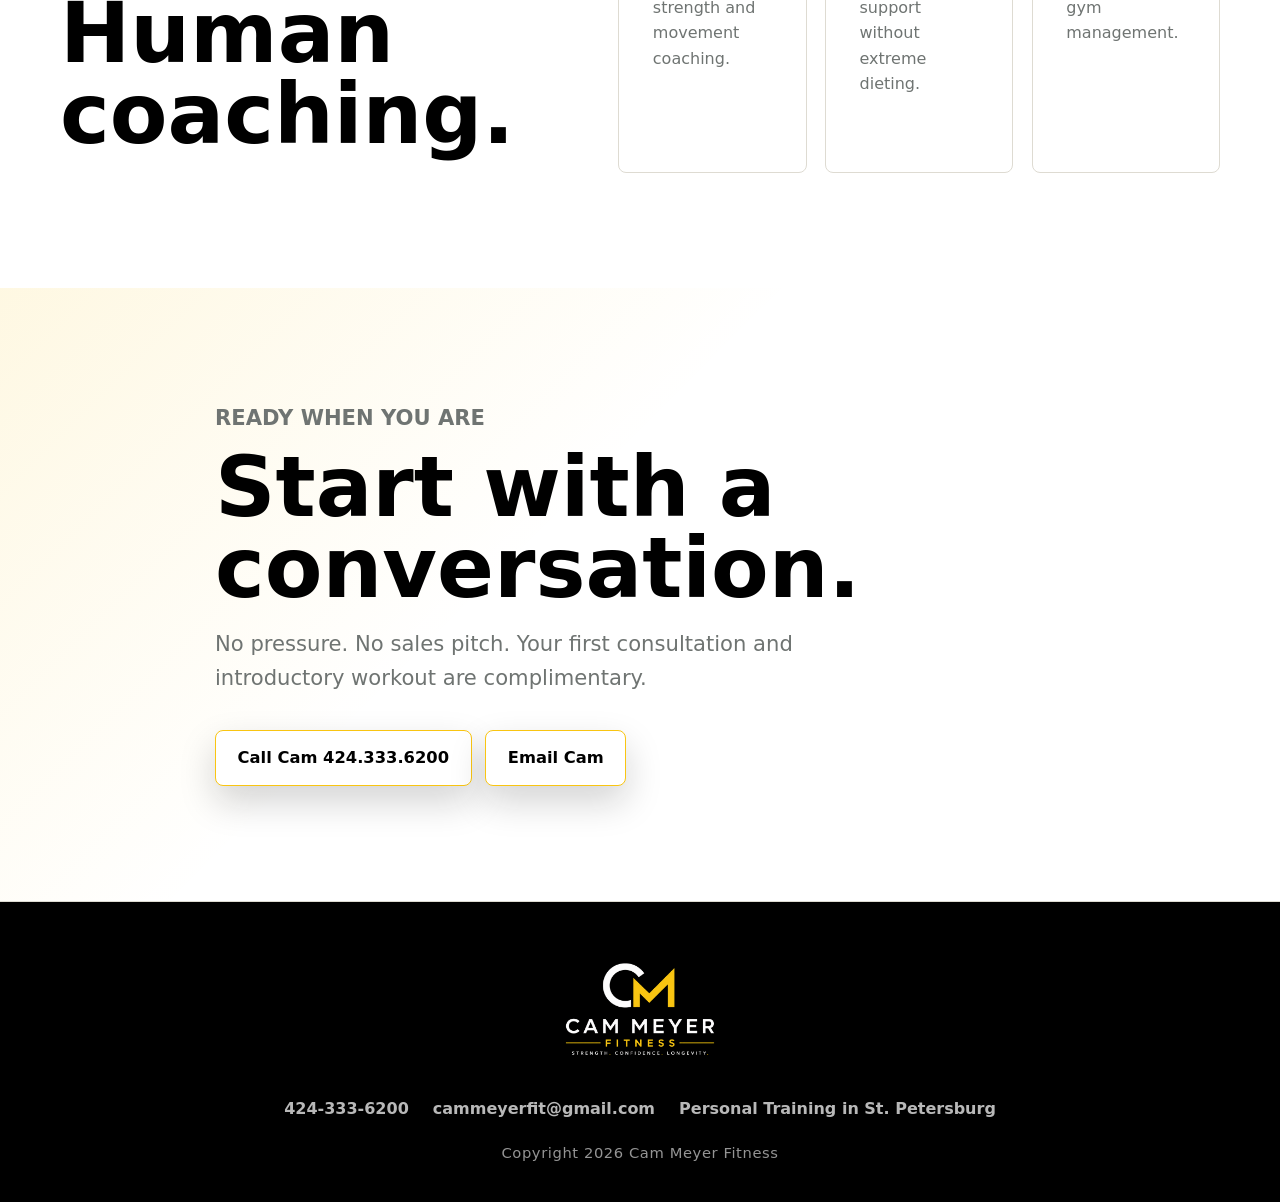
==== commit 48dc7493: "Add files via upload updated site" ====
--- a/about.html
+++ b/about.html
@@ -47,17 +47,20 @@
         </div>
       </section>
 
-      <section class="section" aria-labelledby="story-title">
-        <div class="split shell">
-          <div class="section-intro reveal">
+      <section class="section about-story" aria-labelledby="story-title">
+        <div class="about-story-layout shell">
+          <div class="about-story-copy reveal">
             <p class="eyebrow">My Story</p>
             <h2 id="story-title">Fitness did not always feel easy to me.</h2>
+            <div class="prose">
+              <p>I became a trainer because I know what it is like to struggle with healthy habits around food, exercise, and feeling comfortable in your own skin.</p>
+              <p>Over time, I learned that lasting health is not built through extreme plans. It is built through small habits repeated consistently. That realization changed my life, led me to leave a successful career in technology, and inspired me to earn my certification through the <strong>National Academy of Sports Medicine (NASM)</strong>&mdash;one of the industry&rsquo;s most respected organizations for evidence-based personal training education.</p>
+              <p>Today, I help clients build strength, improve mobility, and gain confidence through realistic, sustainable habits that fit their lifestyle.</p>
+            </div>
           </div>
-          <div class="prose reveal">
-            <p>I became a trainer because I know what it is like to struggle with healthy habits around food, exercise, and feeling comfortable in your own skin.</p>
-            <p>Over time, I learned that lasting health is not built through extreme plans. It is built through small habits repeated consistently. That realization changed my life, led me to leave a successful career in technology, and inspired me to earn my certification through the <strong>National Academy of Sports Medicine (NASM)</strong>&mdash;one of the industry&rsquo;s most respected organizations for evidence-based personal training education.</p>
-            <p>Today, I help clients build strength, improve mobility, and gain confidence through realistic, sustainable habits that fit their lifestyle.</p>
-          </div>
+          <figure class="about-portrait reveal">
+            <img src="assets/uploads/cam-fitness-about.jpg" alt="Illustrated portrait of Cam Meyer wearing a Cam Meyer Fitness shirt" />
+          </figure>
         </div>
       </section>
 
@@ -118,4 +121,4 @@
     <script src="script.js"></script>
 
   </body>
-</html>+</html>
--- a/styles.css
+++ b/styles.css
@@ -678,6 +678,10 @@
     grid-template-columns: minmax(0, 0.8fr) minmax(0, 1fr);
   }
 
+  .about-story-layout {
+    grid-template-columns: minmax(0, 0.86fr) minmax(320px, 1fr);
+  }
+
   .steps,
   .testimonials,
   .credential-grid {
@@ -750,6 +754,37 @@
 .prose p {
   color: var(--gray);
   font-size: clamp(1.04rem, 1.6vw, 1.18rem);
+}
+
+.about-story {
+  background: var(--white);
+}
+
+.about-story-layout {
+  display: grid;
+  gap: clamp(2.4rem, 6vw, 5rem);
+  align-items: center;
+}
+
+.about-story-copy h2 {
+  max-width: 11.5ch;
+}
+
+.about-story-copy .prose {
+  margin-top: 1.5rem;
+}
+
+.about-portrait {
+  margin: 0;
+  background: var(--white);
+}
+
+.about-portrait img {
+  width: 100%;
+  height: auto;
+  max-height: 720px;
+  object-fit: contain;
+  object-position: center bottom;
 }
 
 .testimonial-card small {
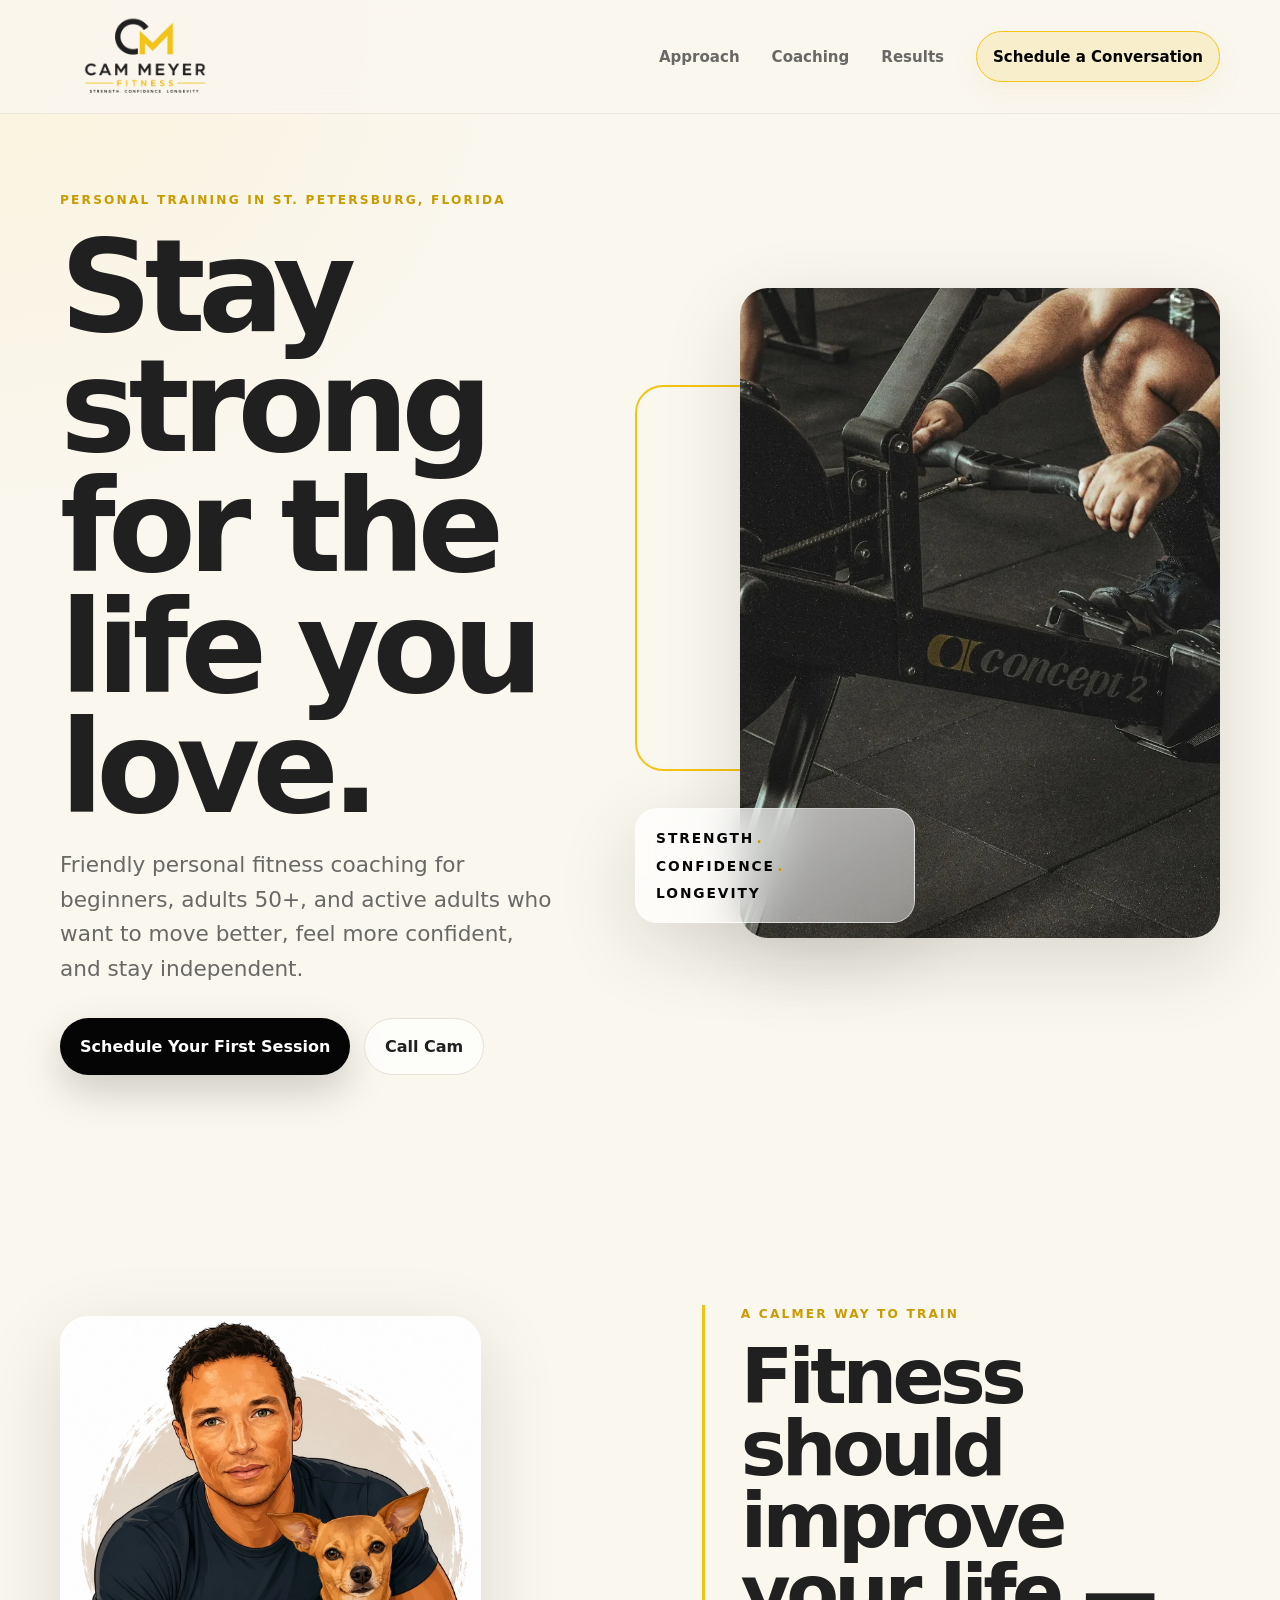
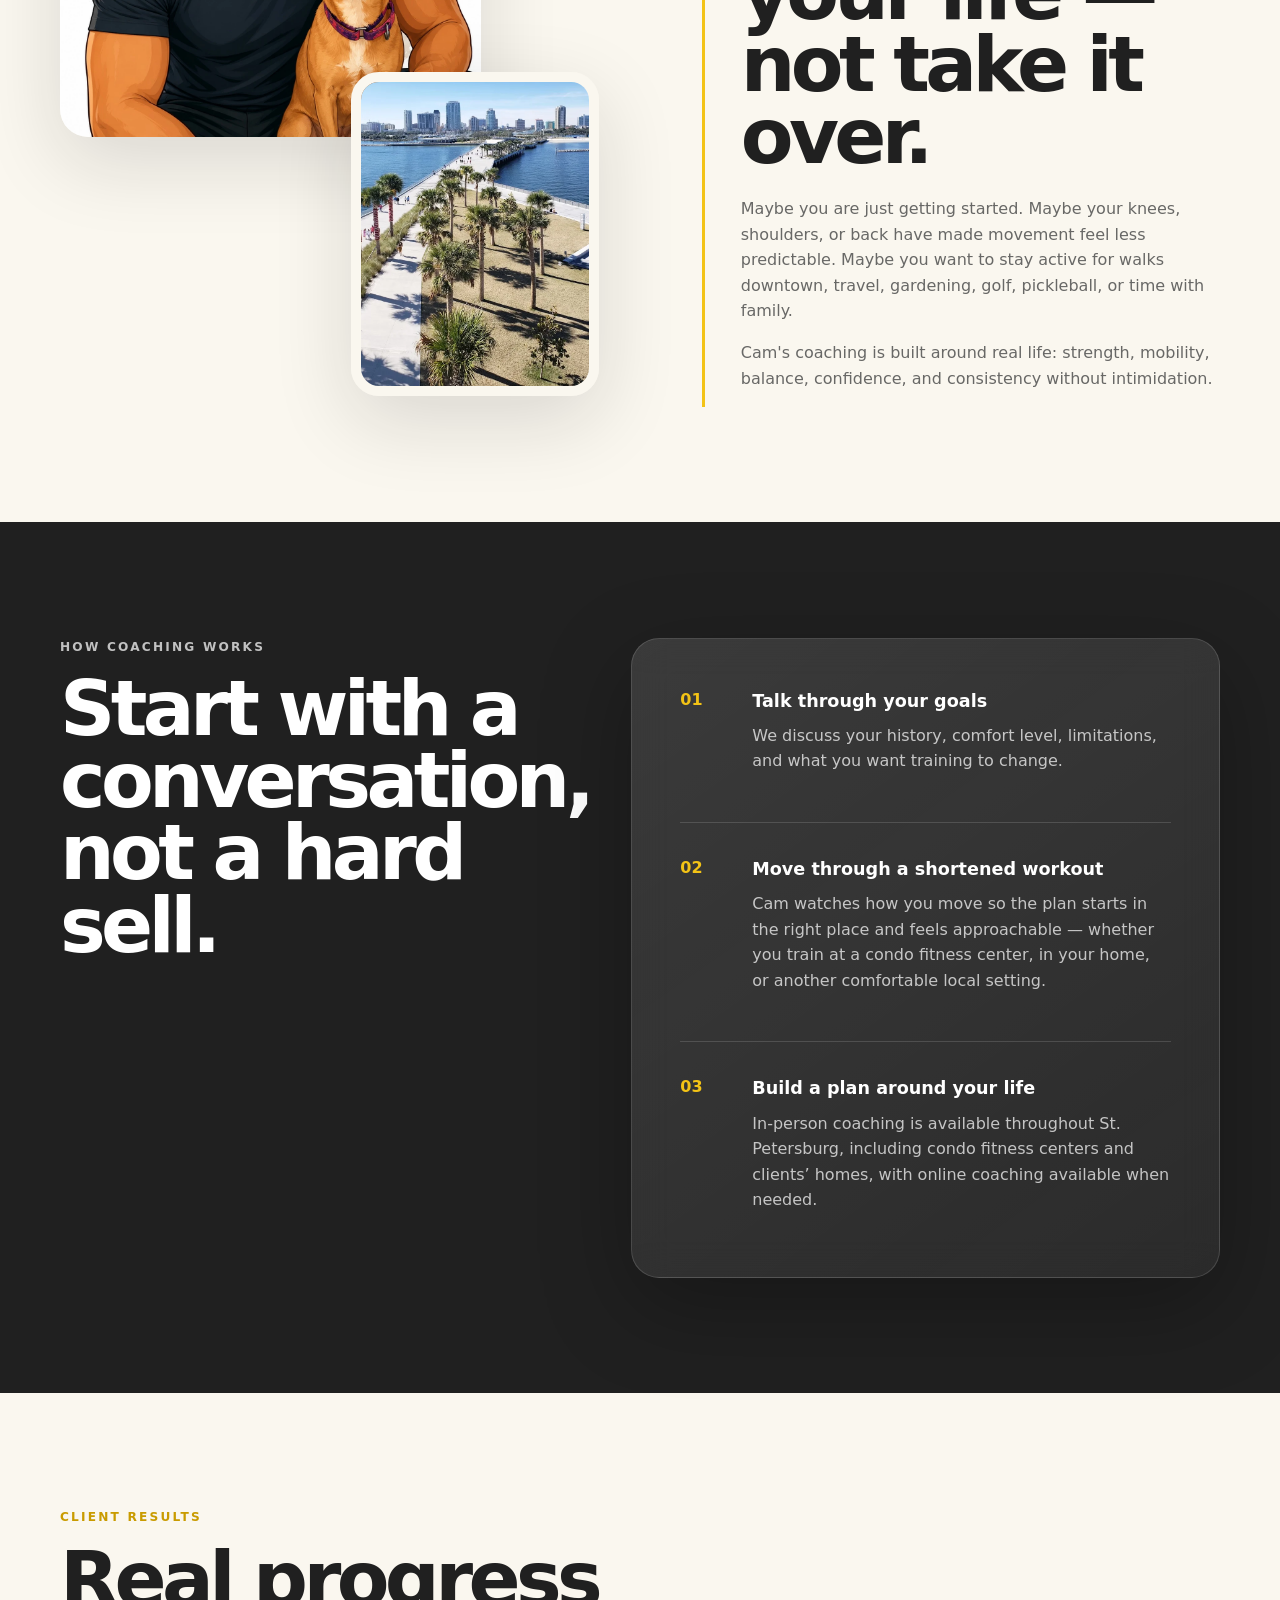
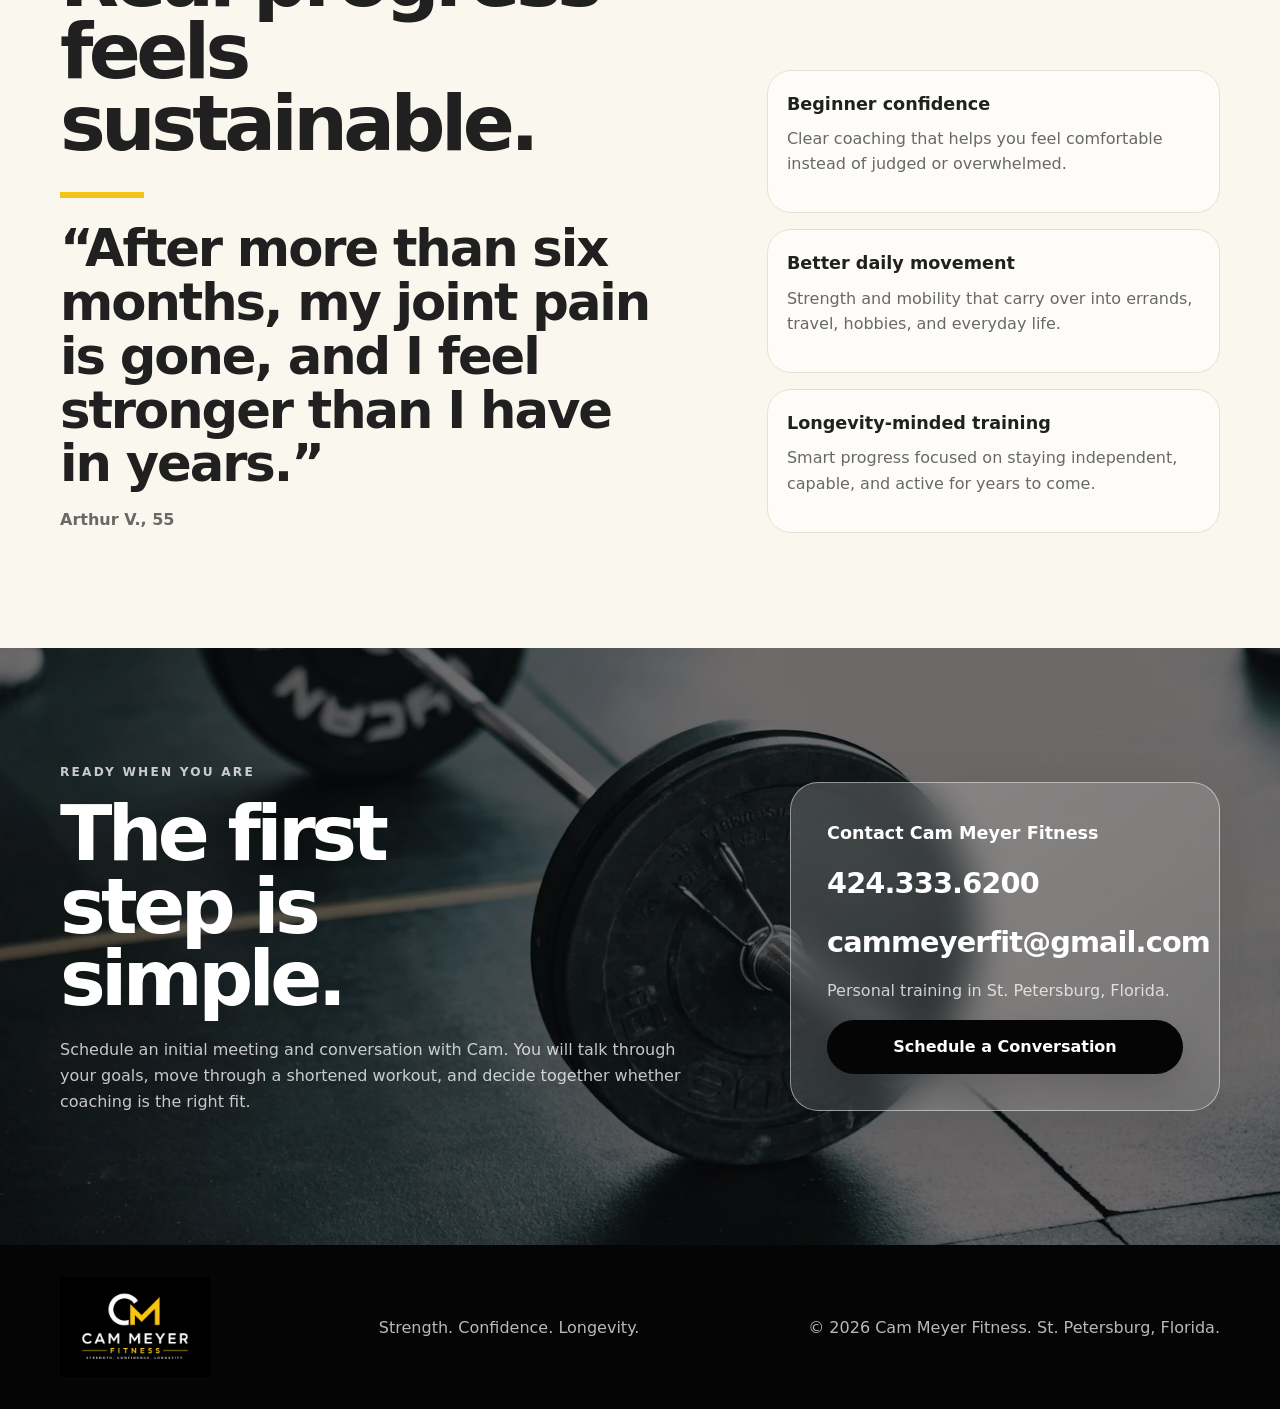
==== commit 24830a4a: "Add files via upload website refresh" ====
--- a/about.html
+++ b/about.html
@@ -1,124 +1,14 @@
 <!DOCTYPE html>
 <html lang="en">
-  <head>
-    <meta charset="UTF-8" />
-    <meta name="viewport" content="width=device-width, initial-scale=1.0" />
-    <title>About Cam Meyer | Cam Meyer Fitness</title>
-    <meta name="description" content="Meet Cam Meyer, a NASM certified personal trainer in St. Petersburg focused on compassionate, longevity-minded strength coaching." />
-    <link rel="canonical" href="https://www.cammeyerfitness.com/about.html" />
-    <meta property="og:type" content="website" />
-    <meta property="og:title" content="About Cam Meyer | Cam Meyer Fitness" />
-    <meta property="og:description" content="Meet Cam Meyer, a NASM certified personal trainer in St. Petersburg focused on compassionate, longevity-minded strength coaching." />
-    <meta property="og:url" content="https://www.cammeyerfitness.com/about.html" />
-    <meta property="og:image" content="https://www.cammeyerfitness.com/assets/cmflogo.png" />
-    <meta name="twitter:card" content="summary_large_image" />
-    <link rel="icon" type="image/png" href="assets/cmflogo.png" />
-    <link rel="stylesheet" href="styles.css" />
-    <script type="application/ld+json">{"@context":"https://schema.org","@graph":[{"@type":["LocalBusiness","SportsActivityLocation"],"@id":"https://www.cammeyerfitness.com/#business","name":"Cam Meyer Fitness","url":"https://www.cammeyerfitness.com","telephone":"424-333-6200","email":"cammeyerfit@gmail.com","image":"https://www.cammeyerfitness.com/assets/cmflogo.png","description":"Concierge personal training in Downtown St. Petersburg for adults who want to build strength, mobility, confidence, and longevity without intimidation.","address":{"@type":"PostalAddress","addressLocality":"St. Petersburg","addressRegion":"FL","addressCountry":"US"},"areaServed":{"@type":"City","name":"St. Petersburg"},"priceRange":"$$"},{"@type":"Person","@id":"https://www.cammeyerfitness.com/#cam-meyer","name":"Cam Meyer","jobTitle":"Personal Trainer","worksFor":{"@id":"https://www.cammeyerfitness.com/#business"},"hasCredential":["NASM Certified Personal Trainer","NASM Certified Nutrition Coach coursework"]},{"@type":"WebPage","@id":"https://www.cammeyerfitness.com/about.html","url":"https://www.cammeyerfitness.com/about.html","name":"About Cam Meyer | Cam Meyer Fitness","description":"Meet Cam Meyer, a NASM certified personal trainer in St. Petersburg focused on compassionate, longevity-minded strength coaching.","isPartOf":{"@type":"WebSite","@id":"https://www.cammeyerfitness.com/#website","url":"https://www.cammeyerfitness.com","name":"Cam Meyer Fitness"},"about":{"@id":"https://www.cammeyerfitness.com/#business"}}]}</script>
-  </head>
-  <body class="about-page">
-    <a class="skip-link" href="#main">Skip to content</a>
-    <header class="site-header" data-header>
-      <nav class="nav shell" aria-label="Primary navigation">
-        <a class="brand" href="index.html" aria-label="Cam Meyer Fitness home">
-          <img class="brand-mark" src="assets/cmflogo.png" alt="Cam Meyer Fitness" />
-        </a>
-        <button class="nav-toggle" type="button" aria-label="Open navigation menu" aria-expanded="false" aria-controls="nav-menu" data-nav-toggle>
-          <span></span><span></span><span></span>
-        </button>
-
-        <div class="nav-menu" id="nav-menu" data-nav-menu>
-          <a href="index.html">Home</a>
-          <a href="personal-training.html">Personal Training</a>
-          <a href="about.html">About Cam</a>
-          <a href="testimonials.html">Testimonials</a>
-          <a href="faq.html">FAQs</a>
-          <a href="tel:+14243336200" class="nav-cta">Call Cam 424.333.6200</a>
-        </div>
-      </nav>
-    </header>
-
-    <main id="main">
-      <section class="page-hero section" aria-labelledby="page-title">
-        <div class="shell reveal">
-          <p class="eyebrow">About Cam</p>
-          <h1 id="page-title">A coach who understands the starting line.</h1>
-          <p class="page-lede">My approach to training comes from personal experience, professional education, and seven years working exclusively in fitness and gym management.</p>
-        </div>
-      </section>
-
-      <section class="section about-story" aria-labelledby="story-title">
-        <div class="about-story-layout shell">
-          <div class="about-story-copy reveal">
-            <p class="eyebrow">My Story</p>
-            <h2 id="story-title">Fitness did not always feel easy to me.</h2>
-            <div class="prose">
-              <p>I became a trainer because I know what it is like to struggle with healthy habits around food, exercise, and feeling comfortable in your own skin.</p>
-              <p>Over time, I learned that lasting health is not built through extreme plans. It is built through small habits repeated consistently. That realization changed my life, led me to leave a successful career in technology, and inspired me to earn my certification through the <strong>National Academy of Sports Medicine (NASM)</strong>&mdash;one of the industry&rsquo;s most respected organizations for evidence-based personal training education.</p>
-              <p>Today, I help clients build strength, improve mobility, and gain confidence through realistic, sustainable habits that fit their lifestyle.</p>
-            </div>
-          </div>
-          <figure class="about-portrait reveal">
-            <img src="assets/uploads/cam-fitness-about.jpg" alt="Illustrated portrait of Cam Meyer wearing a Cam Meyer Fitness shirt" />
-          </figure>
-        </div>
-      </section>
-
-      <section class="section section-quiet" aria-labelledby="philosophy-title">
-        <div class="shell">
-          <div class="section-heading reveal">
-            <p class="eyebrow">Coaching Philosophy</p>
-            <h2 id="philosophy-title">Compassion first. Progress always.</h2>
-          </div>
-          <div class="steps">
-            <article class="step-card reveal"><span>01</span><h3>Collaborative</h3><p>We work together. Your feedback, lifestyle, history, and comfort level all matter.</p></article>
-            <article class="step-card reveal"><span>02</span><h3>Non-intimidating</h3><p>Training should challenge you, but it should never make you feel embarrassed or unsafe.</p></article>
-            <article class="step-card reveal"><span>03</span><h3>Longevity-minded</h3><p>The goal is not just a harder workout. The goal is moving and feeling better for longer.</p></article>
-          </div>
-        </div>
-      </section>
-
-      <section class="section" aria-labelledby="credentials-title">
-        <div class="credentials shell">
-          <div class="section-intro reveal">
-            <p class="eyebrow">Credentials</p>
-            <h2 id="credentials-title">Professional standards. Human coaching.</h2>
-          </div>
-          <div class="credential-grid reveal">
-            <div><strong>NASM Certified Personal Trainer</strong><span>Evidence-informed strength and movement coaching.</span></div>
-            <div><strong>Certified Nutrition Coach Coursework</strong><span>Practical habit and nutrition support without extreme dieting.</span></div>
-            <div><strong>7 Years in Fitness</strong><span>Experience across personal training and gym management.</span></div>
-          </div>
-        </div>
-      </section>
-
-      <section class="section final-cta" id="contact-cta" aria-labelledby="contact-cta-title">
-        <div class="shell final-cta-inner reveal">
-          <p class="eyebrow">Ready when you are</p>
-          <h2 id="contact-cta-title">Start with a conversation.</h2>
-          <p>No pressure. No sales pitch. Your first consultation and introductory workout are complimentary.</p>
-          <div class="hero-actions">
-            <a class="btn btn-primary" href="tel:+14243336200">Call Cam 424.333.6200</a>
-            <a class="btn btn-secondary" href="mailto:cammeyerfit@gmail.com">Email Cam</a>
-          </div>
-        </div>
-      </section>
-    </main>
-
-    <footer class="footer">
-      <div class="shell footer-inner">
-        <a class="footer-brand" href="index.html" aria-label="Cam Meyer Fitness home">
-          <img src="assets/cmflogo.png" alt="Cam Meyer Fitness" />
-        </a>
-        <div class="footer-contact">
-          <a href="tel:+14243336200">424-333-6200</a>
-          <a href="mailto:cammeyerfit@gmail.com">cammeyerfit@gmail.com</a>
-          <a href="personal-training.html">Personal Training in St. Petersburg</a>
-        </div>
-        <p class="footer-legal">Copyright 2026 Cam Meyer Fitness</p>
-      </div>
-    </footer>
-    <script src="script.js"></script>
-
-  </body>
-</html>
+<head>
+  <meta charset="UTF-8">
+  <meta name="viewport" content="width=device-width, initial-scale=1">
+  <title>Cam Meyer Fitness</title>
+  <meta http-equiv="refresh" content="0; url=/#approach">
+  <link rel="canonical" href="https://www.cammeyerfitness.com/#approach">
+  <script>window.location.replace("/#approach");</script>
+</head>
+<body>
+  <p>Redirecting to <a href="/#approach">Cam Meyer Fitness</a>.</p>
+</body>
+</html>
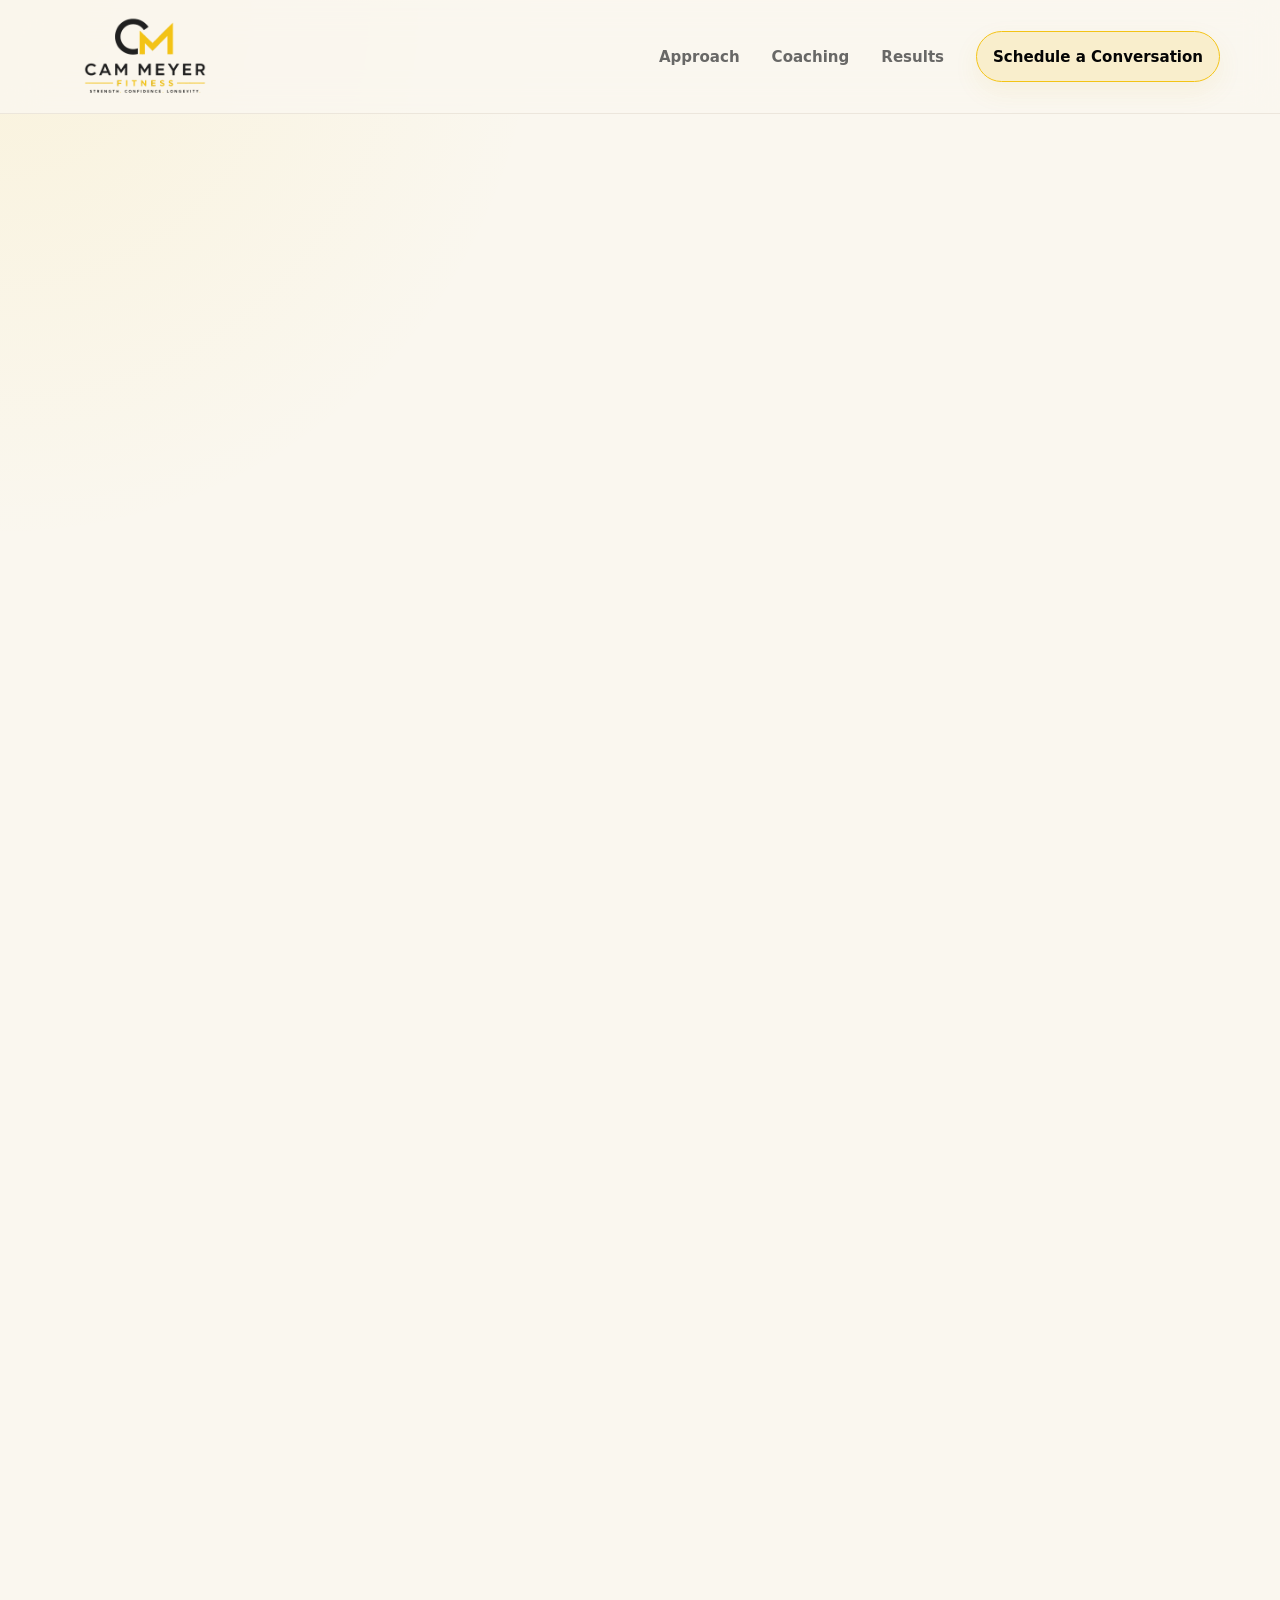
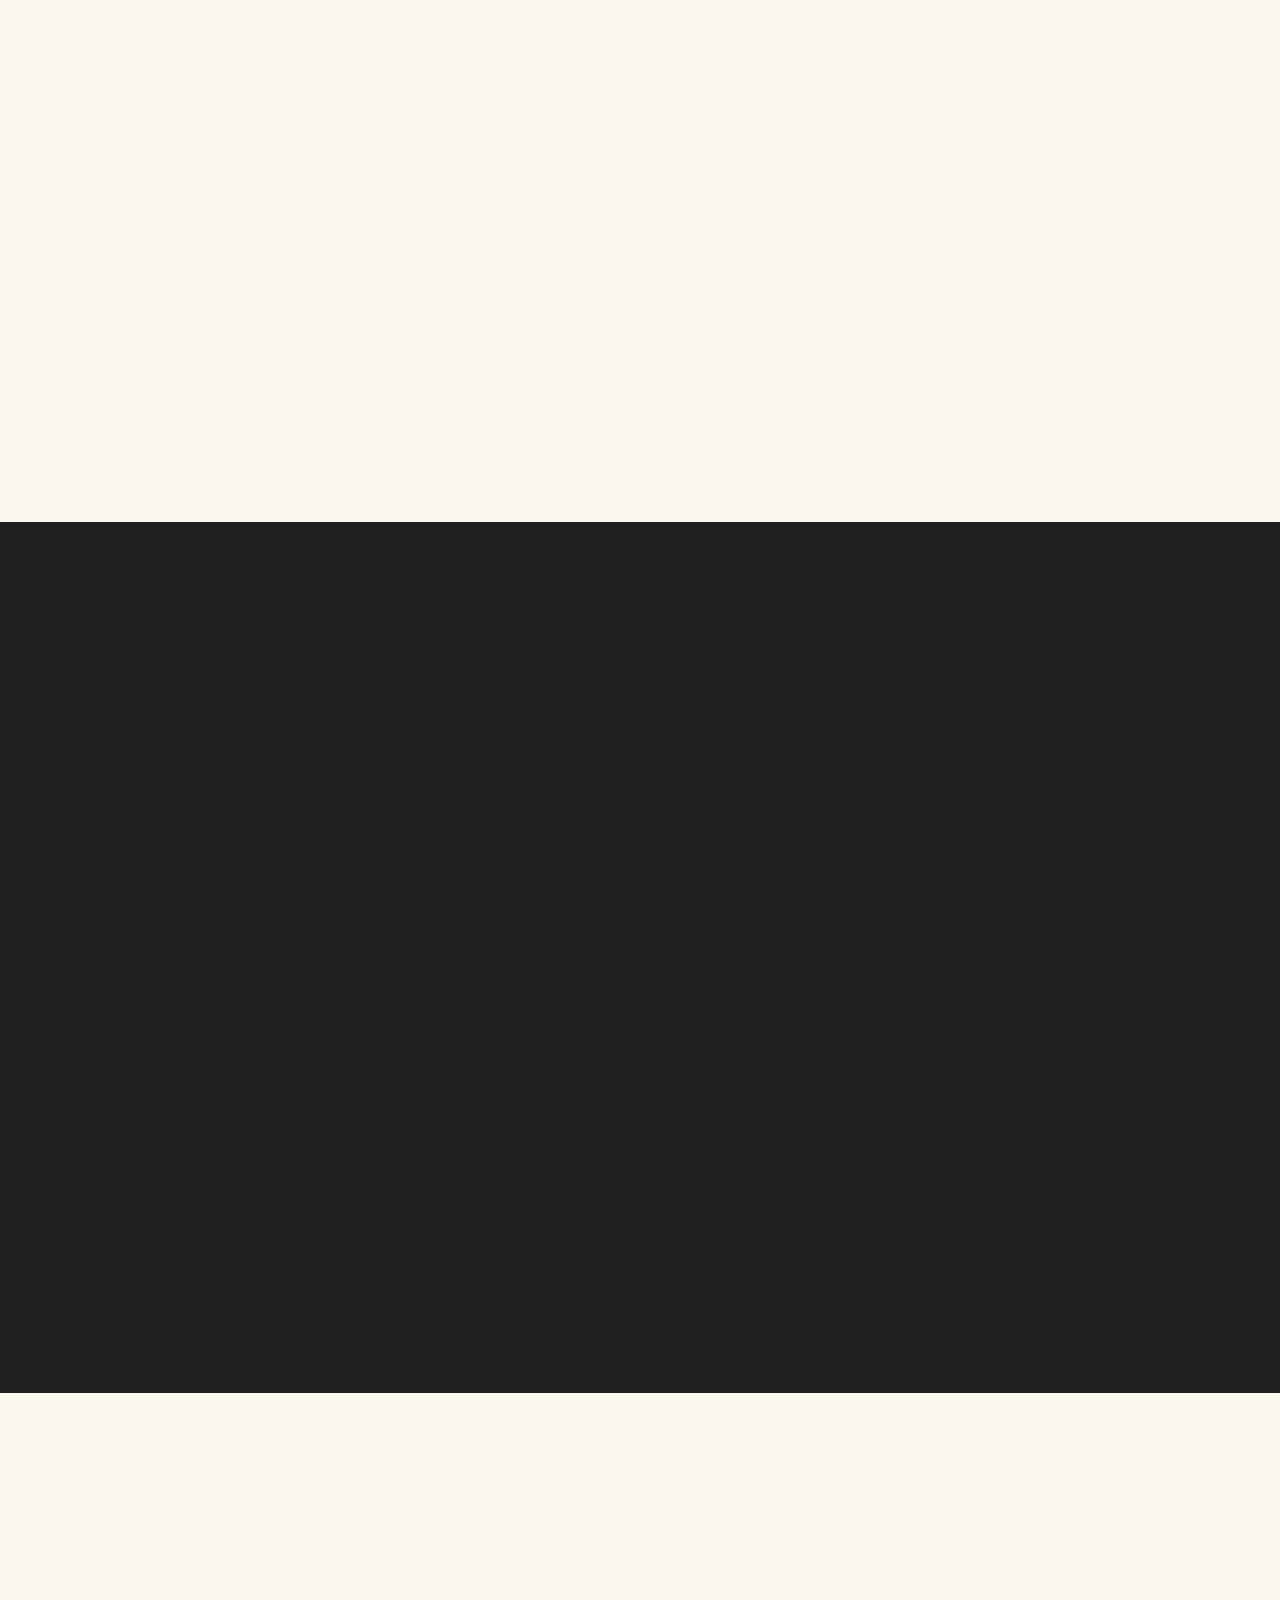
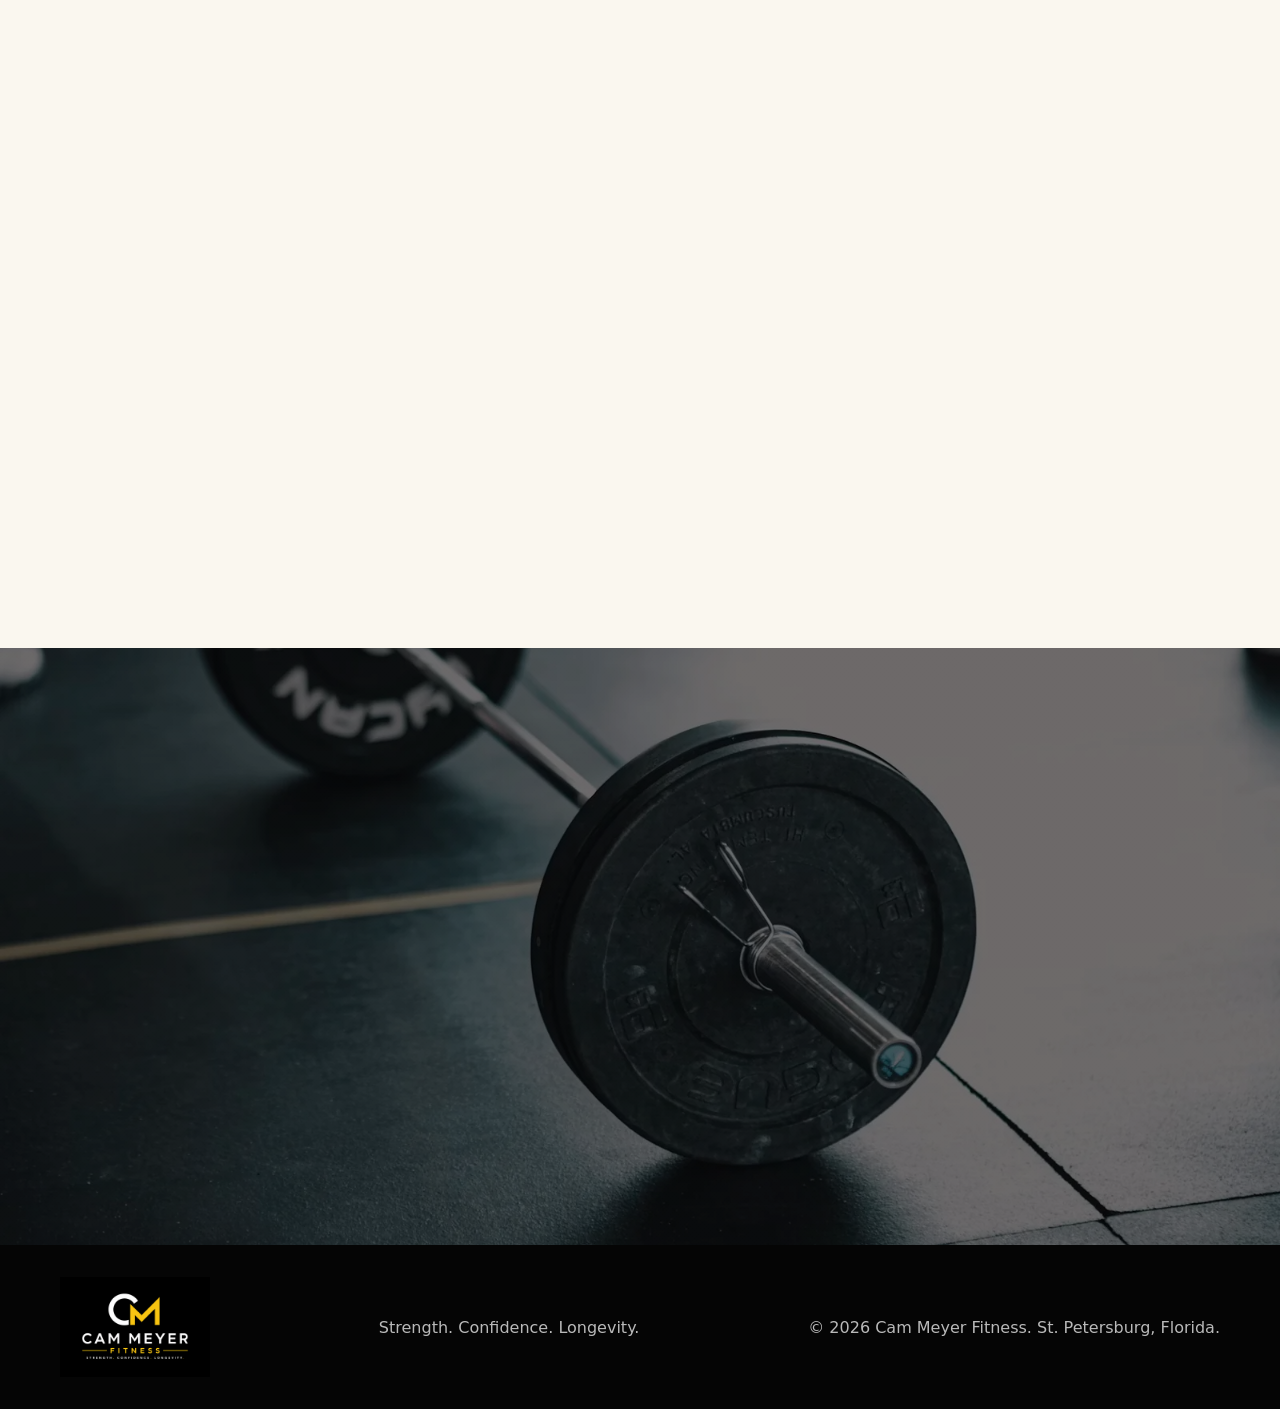
==== commit 36d07b6b: "Add files via upload updates" ====
--- a/about.html
+++ b/about.html
@@ -4,6 +4,7 @@
   <meta charset="UTF-8">
   <meta name="viewport" content="width=device-width, initial-scale=1">
   <title>Cam Meyer Fitness</title>
+  <meta name="robots" content="noindex">
   <meta http-equiv="refresh" content="0; url=/#approach">
   <link rel="canonical" href="https://www.cammeyerfitness.com/#approach">
   <script>window.location.replace("/#approach");</script>
@@ -11,4 +12,4 @@
 <body>
   <p>Redirecting to <a href="/#approach">Cam Meyer Fitness</a>.</p>
 </body>
-</html>+</html>
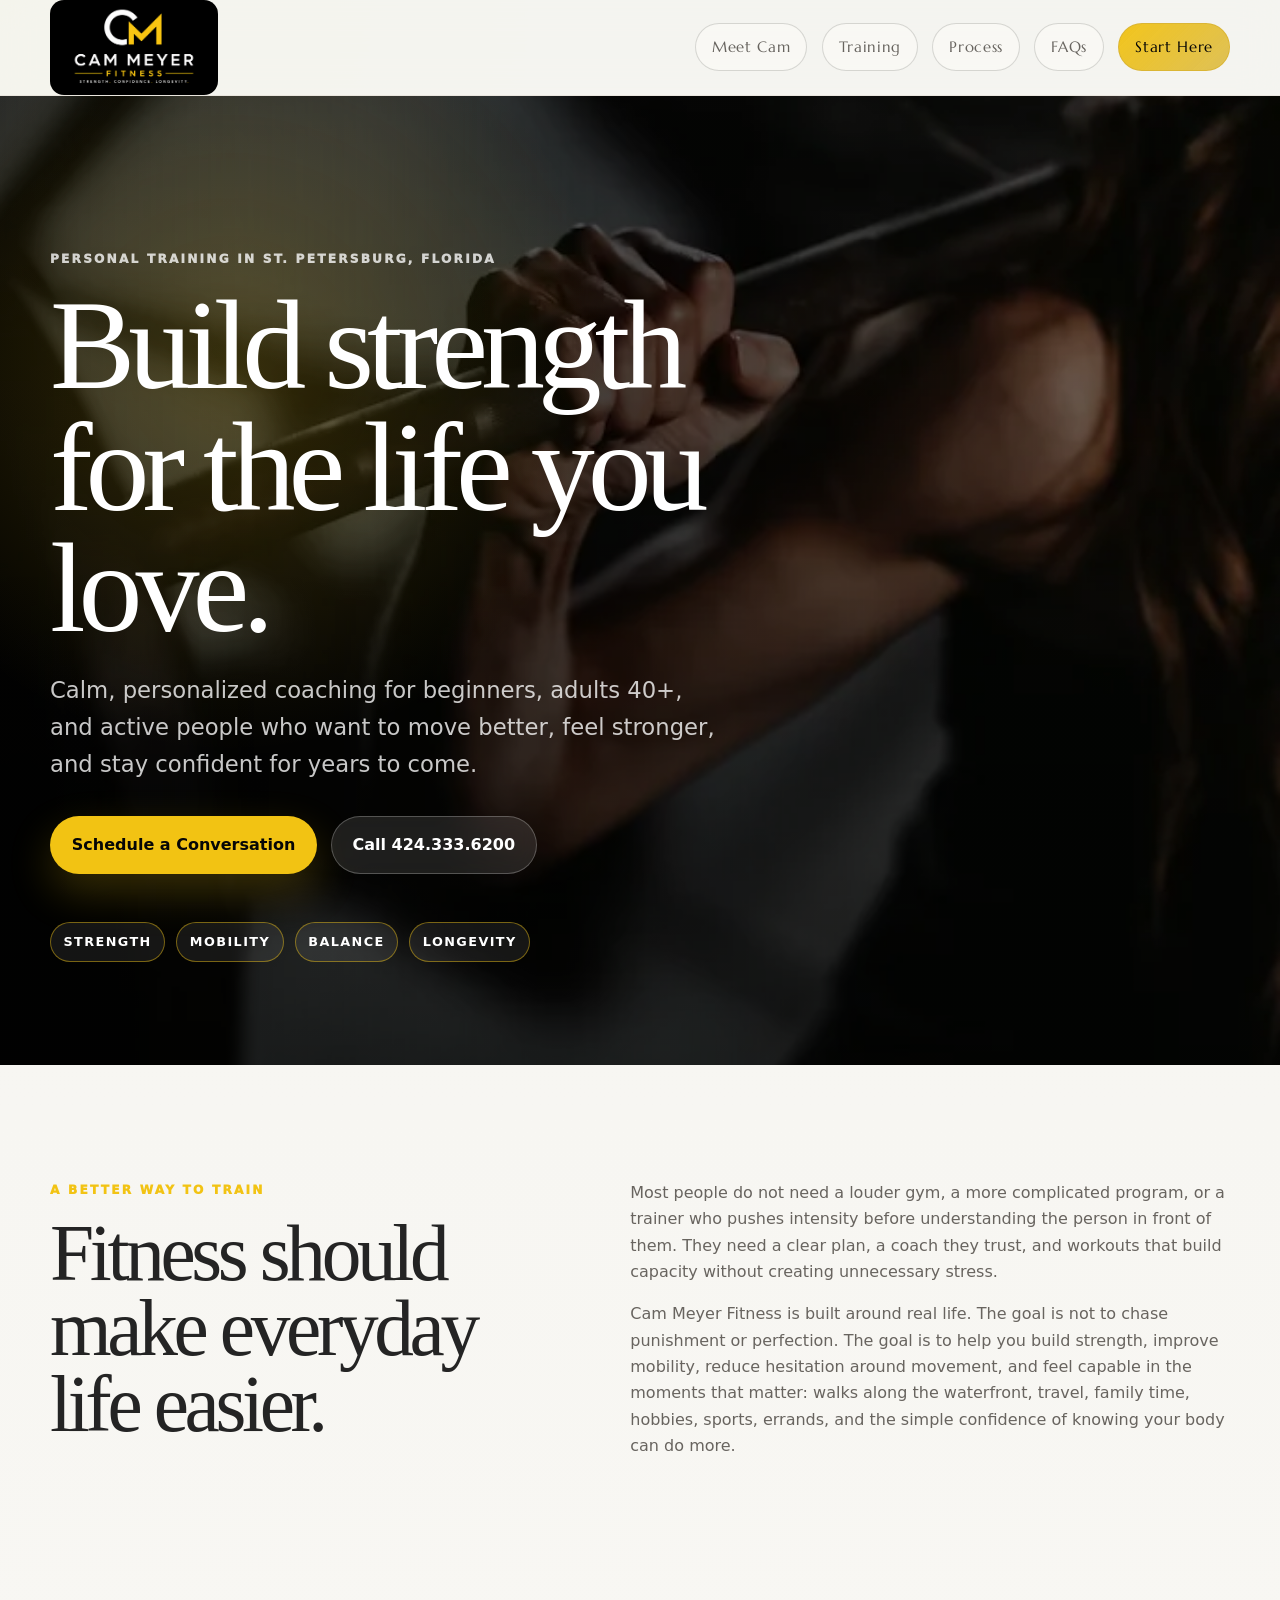
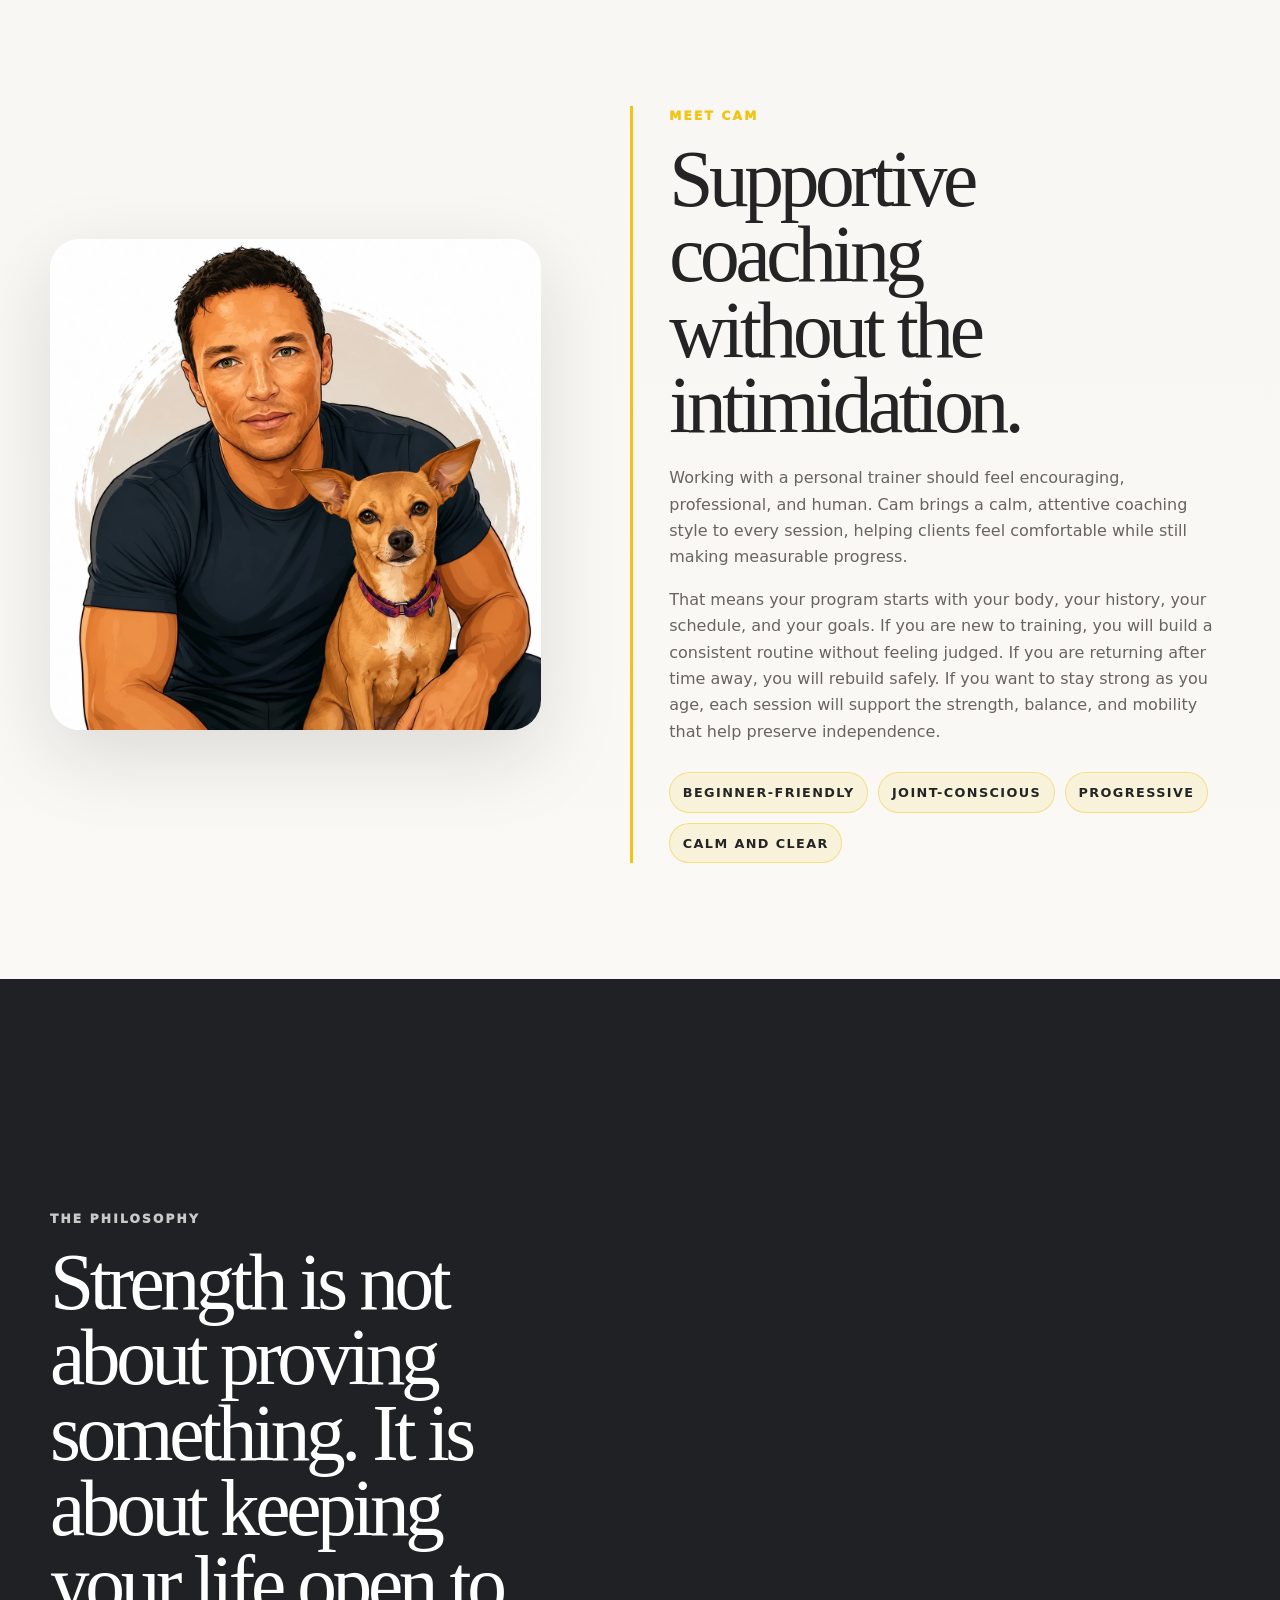
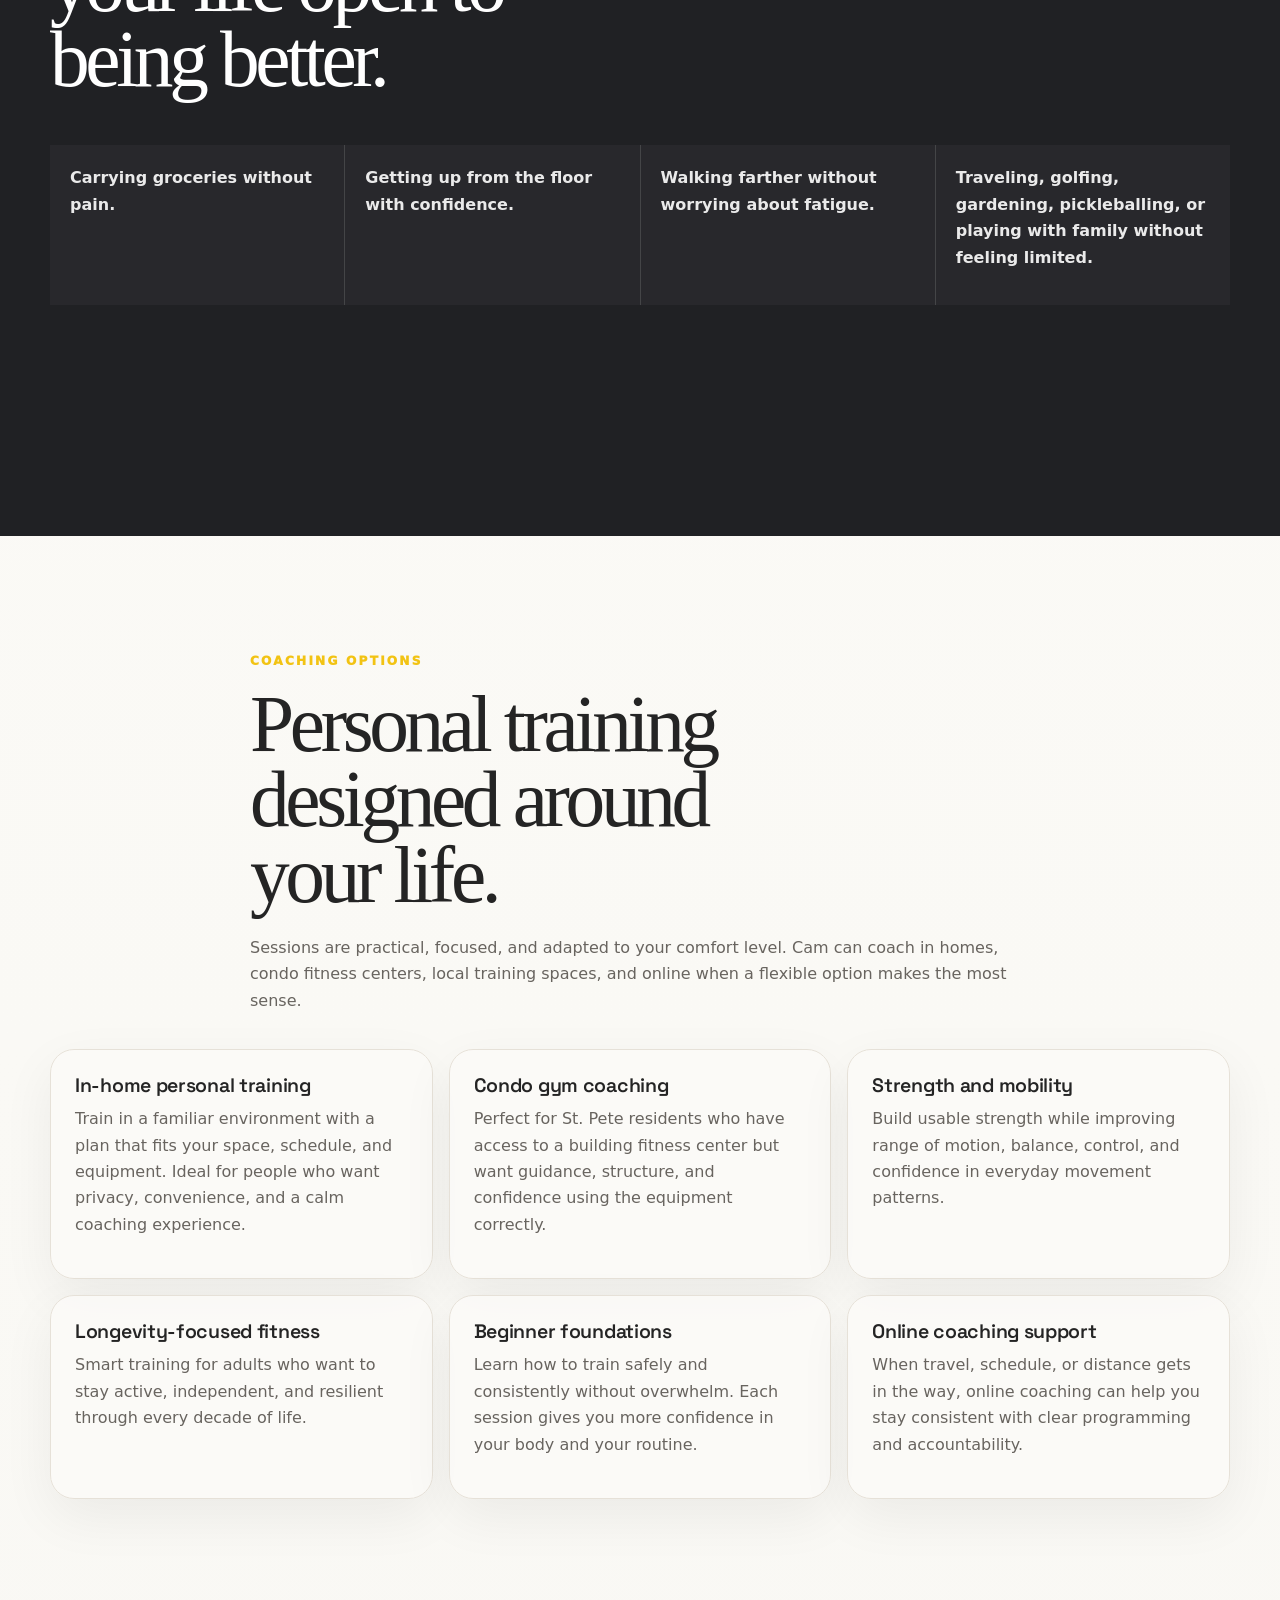
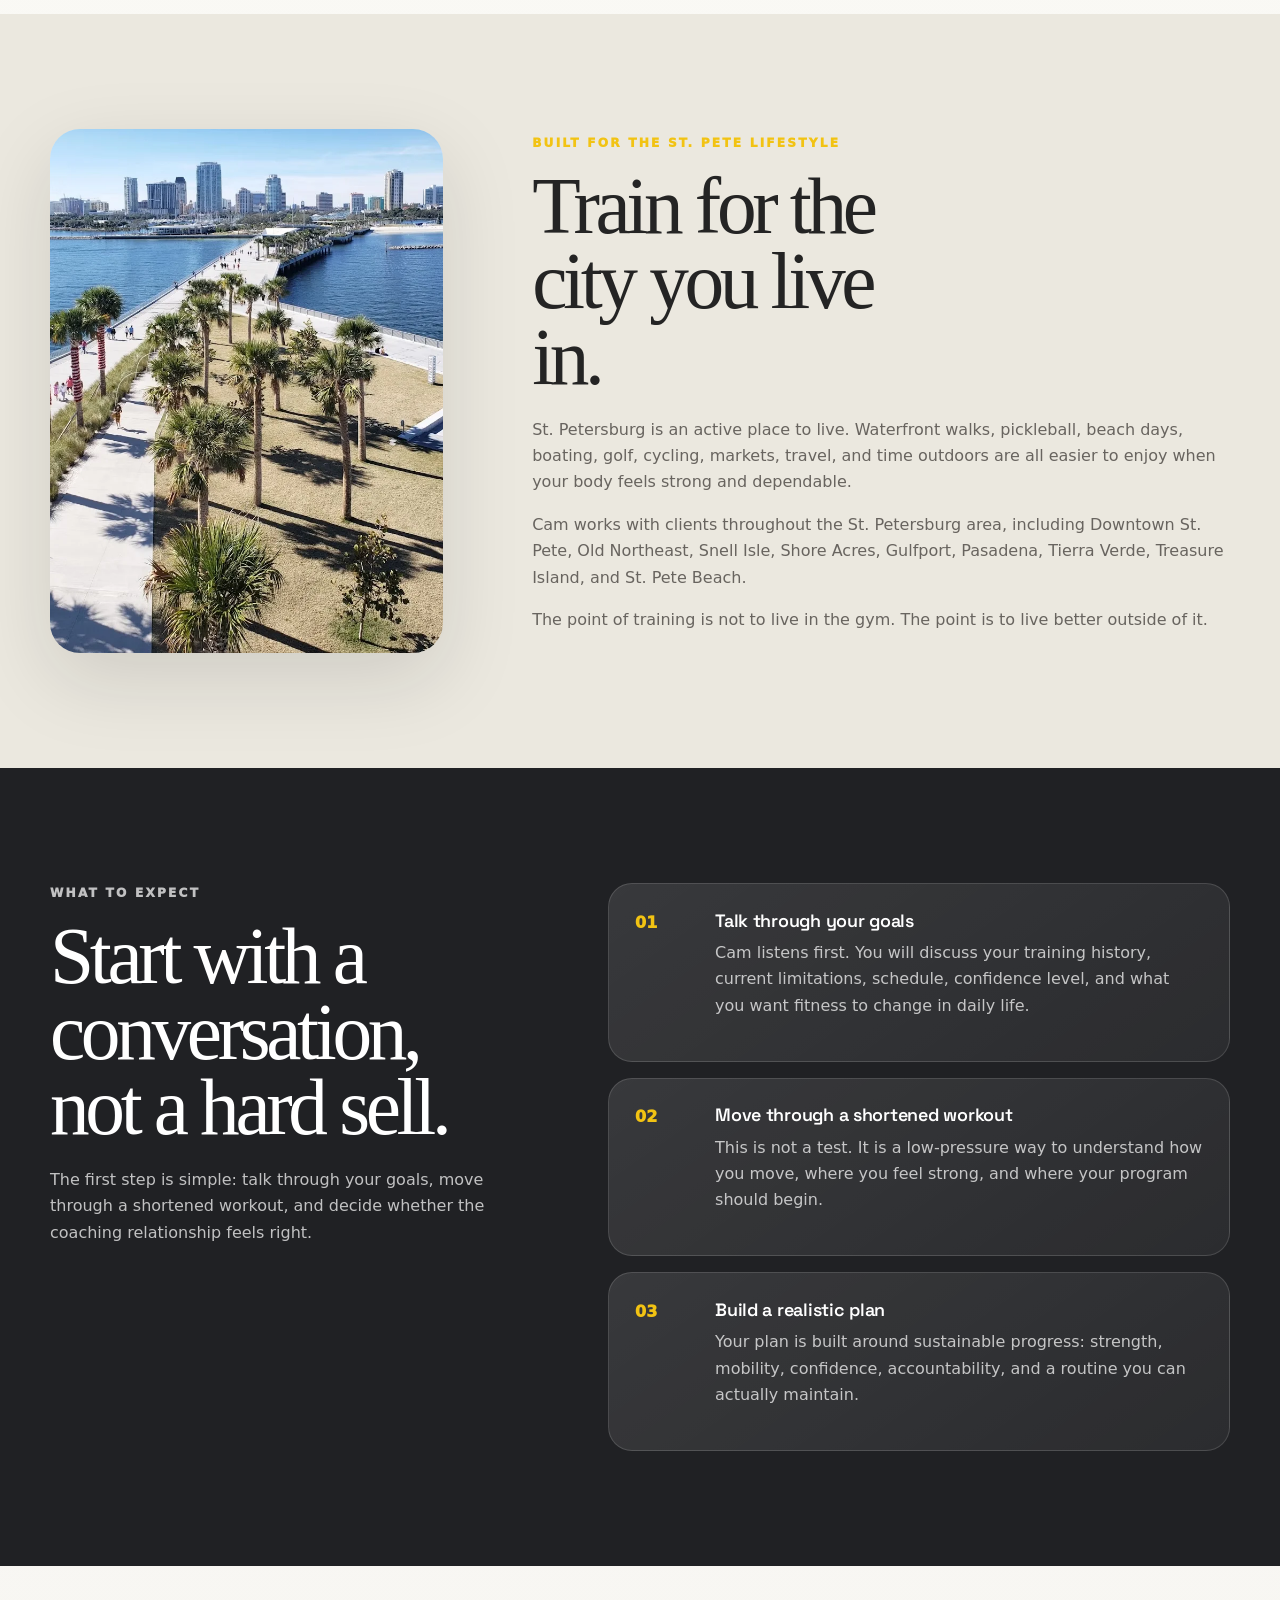
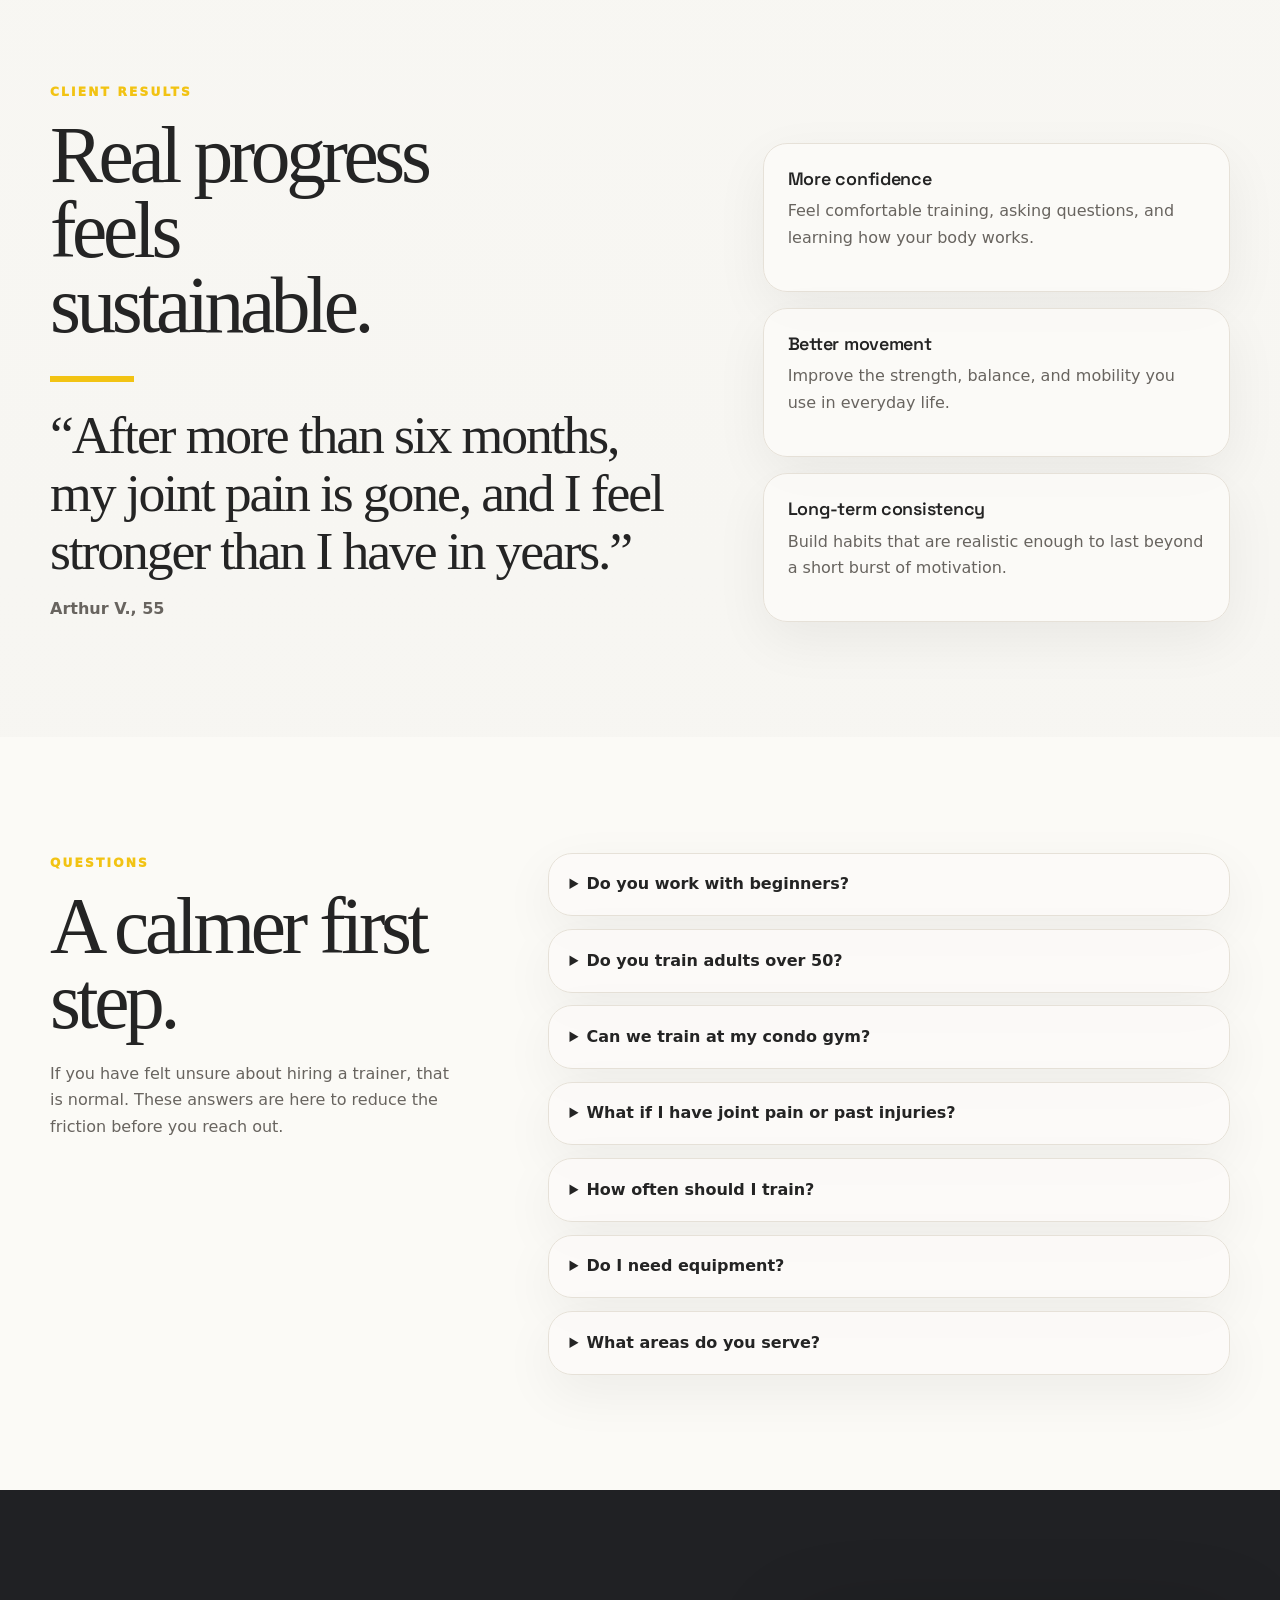
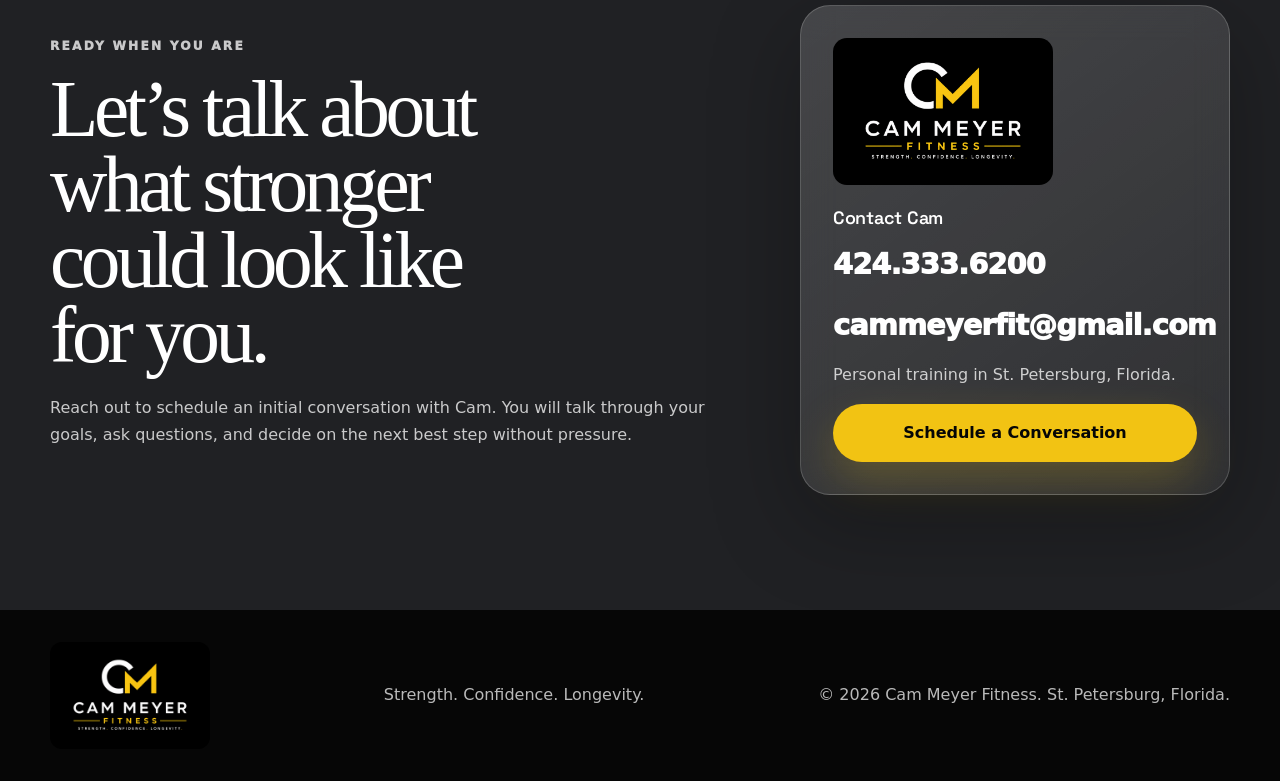
==== commit 042b06a5: "Add files via upload updates" ====
--- a/about.html
+++ b/about.html
@@ -4,7 +4,6 @@
   <meta charset="UTF-8">
   <meta name="viewport" content="width=device-width, initial-scale=1">
   <title>Cam Meyer Fitness</title>
-  <meta name="robots" content="noindex">
   <meta http-equiv="refresh" content="0; url=/#approach">
   <link rel="canonical" href="https://www.cammeyerfitness.com/#approach">
   <script>window.location.replace("/#approach");</script>
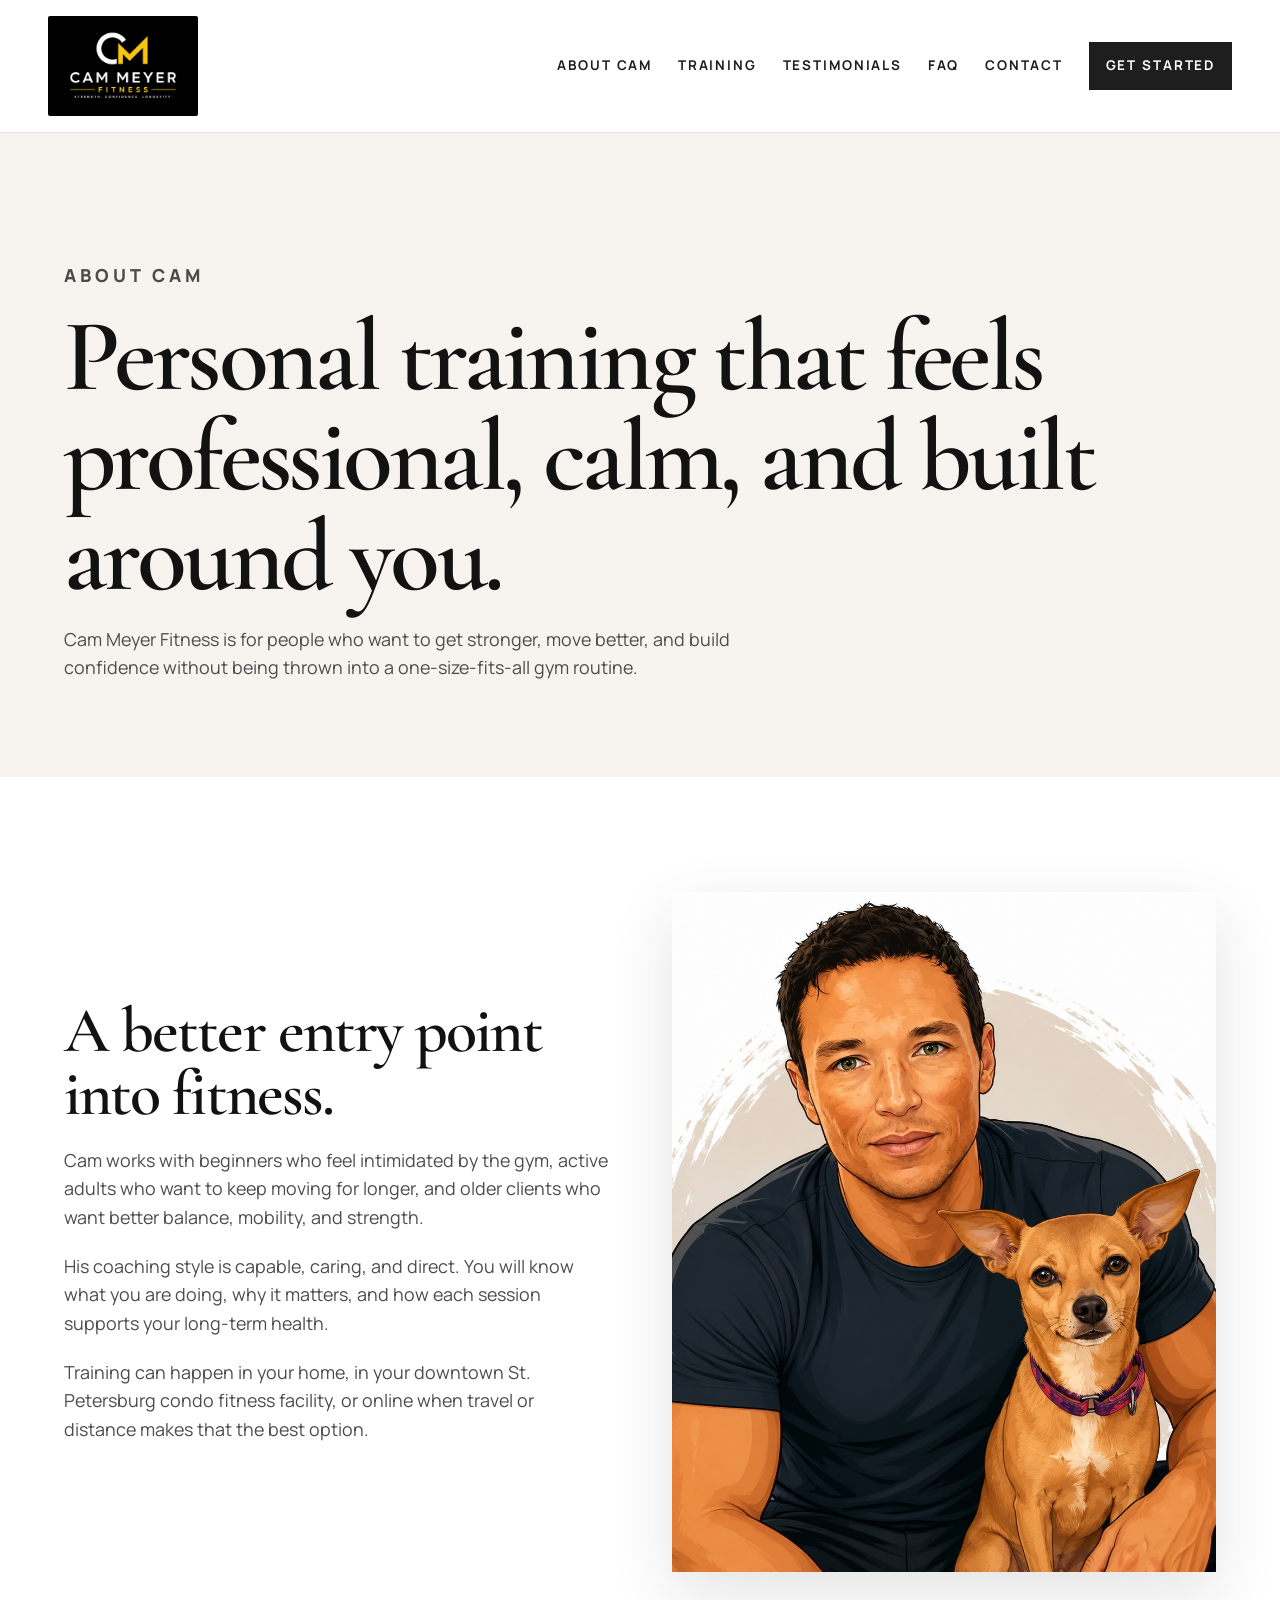
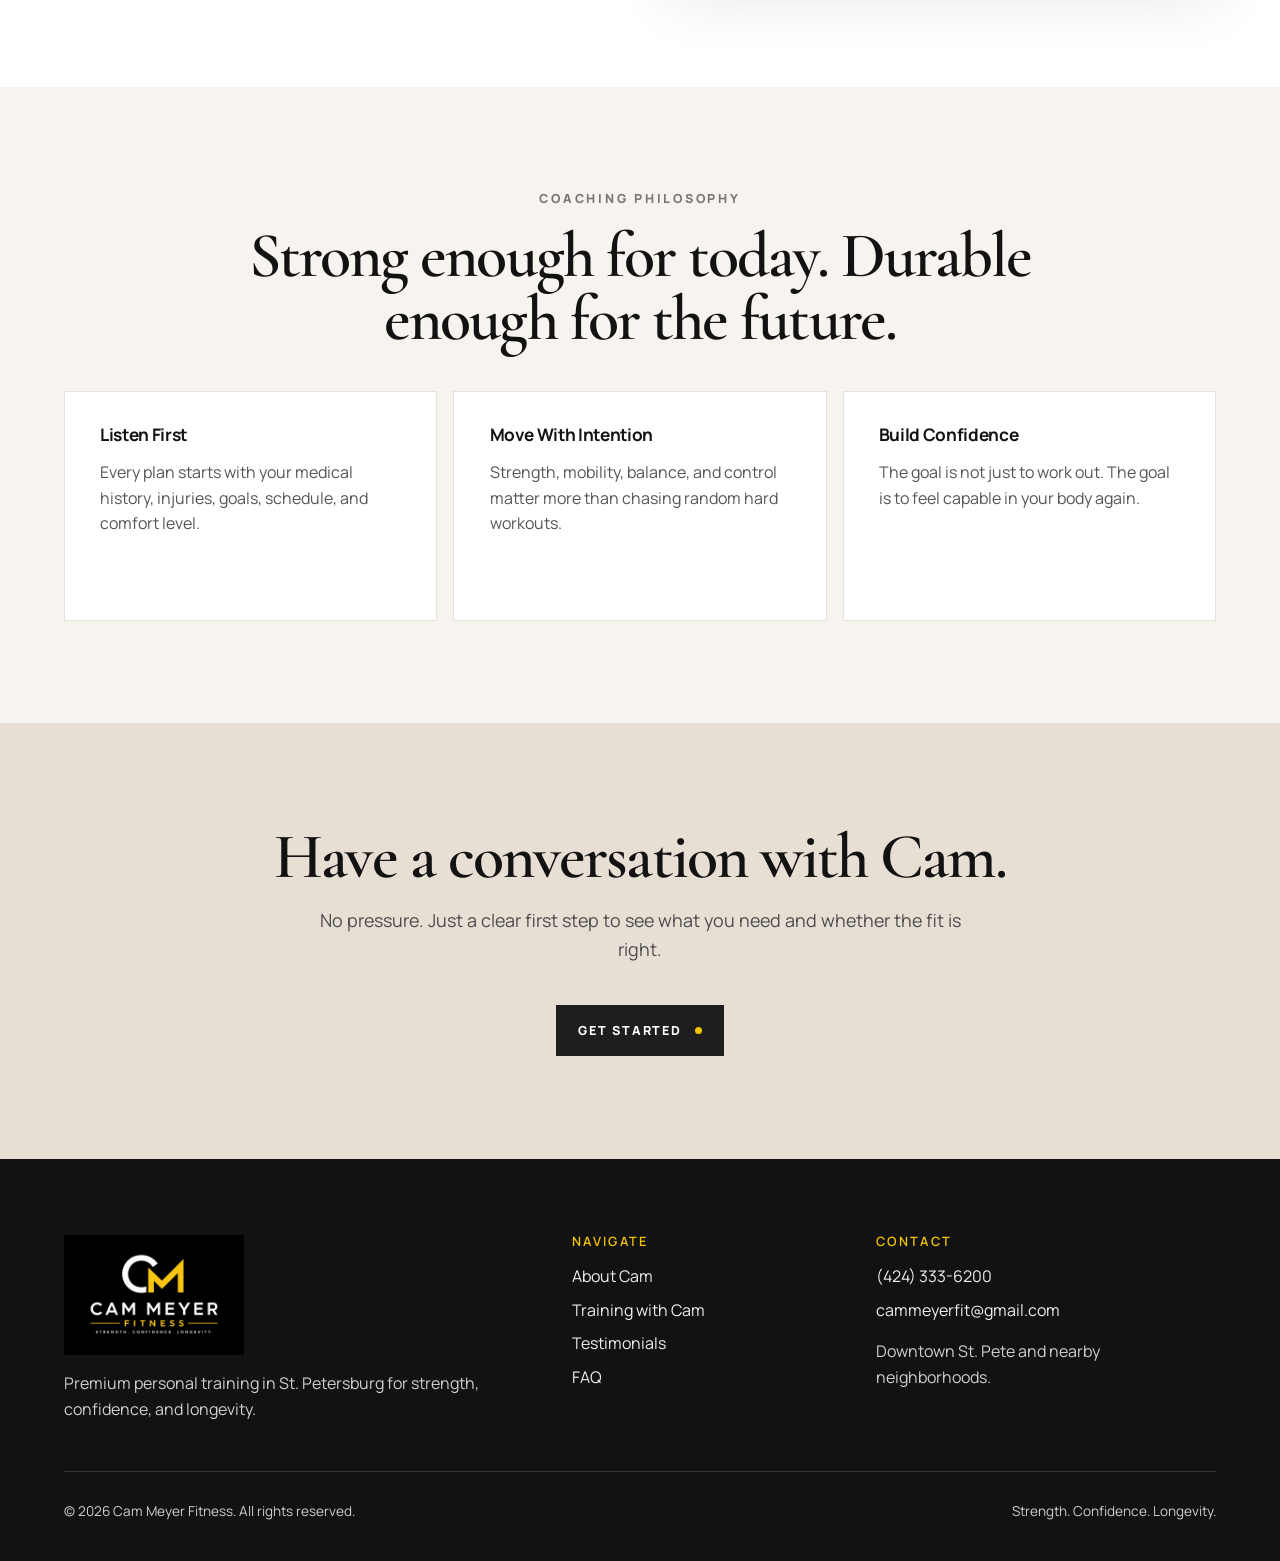
==== commit c950f641: "Add files via upload changes to text, cards, and pages" ====
--- a/about.html
+++ b/about.html
@@ -1,14 +1,121 @@
-<!DOCTYPE html>
+<!doctype html>
 <html lang="en">
 <head>
-  <meta charset="UTF-8">
+  <meta charset="utf-8">
   <meta name="viewport" content="width=device-width, initial-scale=1">
-  <title>Cam Meyer Fitness</title>
-  <meta http-equiv="refresh" content="0; url=/#approach">
-  <link rel="canonical" href="https://www.cammeyerfitness.com/#approach">
-  <script>window.location.replace("/#approach");</script>
+  <title>About Cam | Cam Meyer Fitness</title>
+  <meta name="description" content="Meet Cam Meyer and learn about his personal training philosophy for strength, confidence, mobility, and longevity.">
+  <meta name="theme-color" content="#1E1E1E">
+  <meta property="og:title" content="About Cam | Cam Meyer Fitness">
+  <meta property="og:description" content="Meet Cam Meyer and learn about his personal training philosophy for strength, confidence, mobility, and longevity.">
+  <meta property="og:type" content="website">
+  <meta property="og:image" content="assets/images/logo.png">
+  <link rel="preconnect" href="https://fonts.googleapis.com">
+  <link rel="preconnect" href="https://fonts.gstatic.com" crossorigin>
+  <link href="https://fonts.googleapis.com/css2?family=Cormorant+Garamond:wght@500;600;700&family=Manrope:wght@400;500;600;700;800&display=swap" rel="stylesheet">
+  <link rel="stylesheet" href="assets/css/styles.css">
+  <script type="application/ld+json">
+  {
+    "@context": "https://schema.org",
+    "@type": "LocalBusiness",
+    "name": "Cam Meyer Fitness",
+    "image": "assets/images/logo.png",
+    "telephone": "+14243336200",
+    "email": "cammeyerfit@gmail.com",
+    "areaServed": ["Downtown St. Pete", "Old Northeast", "Snell Isle", "Historic Kenwood", "Crescent Lake", "Tropicana Field/Edge District"],
+    "address": {
+      "@type": "PostalAddress",
+      "addressLocality": "St. Petersburg",
+      "addressRegion": "FL",
+      "addressCountry": "US"
+    },
+    "description": "Premium personal training in St. Petersburg focused on strength, confidence, mobility, and longevity."
+  }
+  </script>
 </head>
 <body>
-  <p>Redirecting to <a href="/#approach">Cam Meyer Fitness</a>.</p>
+  <a class="skip-link" href="#main">Skip to content</a>
+  <header class="site-header" data-header>
+    <a class="brand" href="index.html" aria-label="Cam Meyer Fitness home">
+      <img src="assets/images/logo.png" alt="Cam Meyer Fitness logo">
+    </a>
+    <button class="menu-toggle" aria-expanded="false" aria-controls="primary-nav">
+      <span></span><span></span><span></span>
+      <span class="sr-only">Menu</span>
+    </button>
+    <nav id="primary-nav" class="primary-nav" aria-label="Primary navigation">
+      <a href="about.html">About Cam</a>
+      <a href="training.html">Training</a>
+      <a href="testimonials.html">Testimonials</a>
+      <a href="faq.html">FAQ</a>
+      <a href="contact.html">Contact</a>
+      <a class="nav-cta" href="tel:14243336200">Get Started</a>
+    </nav>
+  </header>
+  <main id="main">
+    
+<section class="page-hero">
+  <p class="eyebrow">About Cam</p>
+  <h1>Personal training that feels professional, calm, and built around you.</h1>
+  <p>Cam Meyer Fitness is for people who want to get stronger, move better, and build confidence without being thrown into a one-size-fits-all gym routine.</p>
+</section>
+
+<section class="split-section">
+  <div class="section-copy">
+    <h2>A better entry point into fitness.</h2>
+    <p>Cam works with beginners who feel intimidated by the gym, active adults who want to keep moving for longer, and older clients who want better balance, mobility, and strength.</p>
+    <p>His coaching style is capable, caring, and direct. You will know what you are doing, why it matters, and how each session supports your long-term health.</p>
+    <p>Training can happen in your home, in your downtown St. Petersburg condo fitness facility, or online when travel or distance makes that the best option.</p>
+  </div>
+  <div class="section-image portrait">
+    <img src="assets/images/cam-portrait.jpg" alt="Illustration of Cam Meyer with Skye">
+  </div>
+</section>
+
+<section class="content-band">
+  <div class="section-heading center">
+    <p class="eyebrow">Coaching Philosophy</p>
+    <h2>Strong enough for today. Durable enough for the future.</h2>
+  </div>
+  <div class="card-grid three">
+    <article class="card"><h3>Listen First</h3><p>Every plan starts with your medical history, injuries, goals, schedule, and comfort level.</p></article>
+    <article class="card"><h3>Move With Intention</h3><p>Strength, mobility, balance, and control matter more than chasing random hard workouts.</p></article>
+    <article class="card"><h3>Build Confidence</h3><p>The goal is not just to work out. The goal is to feel capable in your body again.</p></article>
+  </div>
+</section>
+
+<section class="final-cta">
+  <h2>Have a conversation with Cam.</h2>
+  <p>No pressure. Just a clear first step to see what you need and whether the fit is right.</p>
+  <a class="button primary" href="tel:14243336200">Get Started</a>
+</section>
+
+  </main>
+  <footer class="site-footer">
+    <div class="footer-grid">
+      <div>
+        <img class="footer-logo" src="assets/images/logo.png" alt="Cam Meyer Fitness">
+        <p>Premium personal training in St. Petersburg for strength, confidence, and longevity.</p>
+      </div>
+      <div>
+        <h2>Navigate</h2>
+        <a href="about.html">About Cam</a>
+        <a href="training.html">Training with Cam</a>
+        <a href="testimonials.html">Testimonials</a>
+        <a href="faq.html">FAQ</a>
+      </div>
+      <div>
+        <h2>Contact</h2>
+        <a href="tel:14243336200">(424) 333-6200</a>
+        <a href="mailto:cammeyerfit@gmail.com">cammeyerfit@gmail.com</a>
+        <p>Downtown St. Pete and nearby neighborhoods.</p>
+      </div>
+    </div>
+    <div class="footer-bottom">
+      <p>&copy; 2026 Cam Meyer Fitness. All rights reserved.</p>
+      <p>Strength. Confidence. Longevity.</p>
+    </div>
+  </footer>
+  <script src="assets/js/main.js"></script>
 </body>
-</html>
+</html>
--- a/assets/css/styles.css
+++ b/assets/css/styles.css
@@ -0,0 +1,147 @@
+
+:root{
+  --charcoal:#1E1E1E;
+  --ink:#121212;
+  --warm-gray:#777777;
+  --sand:#E7DED4;
+  --beige:#F7F3EE;
+  --white:#FFFFFF;
+  --accent:#F4C400;
+  --line:rgba(30,30,30,.12);
+  --shadow:0 22px 60px rgba(30,30,30,.12);
+  --serif:'Cormorant Garamond', Georgia, serif;
+  --sans:'Manrope', system-ui, -apple-system, Segoe UI, sans-serif;
+}
+*{box-sizing:border-box}
+html{scroll-behavior:smooth}
+body{margin:0;background:var(--white);color:var(--charcoal);font-family:var(--sans);line-height:1.6}
+img{max-width:100%;display:block}
+a{color:inherit}
+.skip-link{position:absolute;top:-100px;left:1rem;background:var(--accent);padding:.8rem 1rem;z-index:1000}
+.skip-link:focus{top:1rem}
+.sr-only{position:absolute;clip:rect(0 0 0 0);clip-path:inset(50%);height:1px;width:1px;overflow:hidden;white-space:nowrap}
+.site-header{position:sticky;top:0;z-index:50;background:rgba(255,255,255,.92);backdrop-filter:blur(16px);display:flex;align-items:center;justify-content:space-between;padding:1rem clamp(1rem,4vw,3rem);border-bottom:1px solid var(--line)}
+.brand img{width:150px;background:#050505;border-radius:2px}
+.primary-nav{display:flex;align-items:center;gap:1.6rem;font-size:.84rem;text-transform:uppercase;letter-spacing:.14em;font-weight:700}
+.primary-nav a{text-decoration:none}
+.nav-cta{background:var(--charcoal);color:var(--white);padding:.85rem 1.05rem}
+.menu-toggle{display:none;background:none;border:0;padding:.5rem}
+.menu-toggle span:not(.sr-only){display:block;width:26px;height:2px;background:var(--charcoal);margin:5px 0}
+.hero{min-height:calc(100vh - 90px);display:grid;grid-template-columns:1.05fr .95fr;align-items:center;background:var(--beige)}
+.hero-home{position:relative;display:flex;align-items:center;background-image:linear-gradient(90deg,rgba(0,0,0,.68),rgba(0,0,0,.36),rgba(0,0,0,.14)),url("../images/st-petersburg-hero.jpg");background-size:cover;background-position:center;overflow:hidden}
+.hero-home::after{content:"";position:absolute;inset:auto 0 0;height:34%;background:linear-gradient(0deg,rgba(0,0,0,.44),transparent);pointer-events:none}
+.hero-media{height:100%;min-height:560px}
+.hero-media img{width:100%;height:100%;object-fit:cover}
+.hero-copy{position:relative;z-index:1;padding:clamp(2rem,6vw,6rem)}
+.hero-home .hero-copy{max-width:980px}
+.hero-home h1,.hero-home .hero-copy p{color:var(--white)}
+.hero-home .hero-copy p:not(.eyebrow){color:#FFFFFF;text-shadow:0 2px 18px rgba(0,0,0,.45)}
+.hero-home .eyebrow{color:var(--sand)}
+.hero-home .secondary.dark:hover{background:rgba(255,255,255,.12)}
+.eyebrow{font-size:.78rem;letter-spacing:.22em;text-transform:uppercase;font-weight:800;color:var(--warm-gray);margin:0 0 1rem}
+h1,h2,h3{line-height:.98;margin:0;color:var(--ink)}
+h1{font-family:var(--serif);font-size:clamp(3.3rem,8vw,7.2rem);font-weight:600;letter-spacing:-.035em}
+h2{font-family:var(--serif);font-size:clamp(2.4rem,5vw,4.8rem);font-weight:600;letter-spacing:-.03em}
+h3{font-size:1.08rem;letter-spacing:-.02em}
+.hero-copy p:not(.eyebrow),.page-hero p,.section-copy p,.final-cta p{font-size:clamp(1rem,1.4vw,1.15rem);color:#4c4c4c;max-width:650px}
+.button-row{display:flex;gap:1rem;flex-wrap:wrap;margin-top:2rem}
+.button{display:inline-flex;align-items:center;justify-content:center;min-height:50px;padding:.9rem 1.35rem;text-decoration:none;font-weight:800;text-transform:uppercase;letter-spacing:.14em;font-size:.78rem;border:1px solid var(--charcoal);transition:transform .2s ease, background .2s ease}
+.button:hover{transform:translateY(-2px)}
+.primary{background:var(--charcoal);color:var(--white)}
+.primary::after{content:"";width:7px;height:7px;background:var(--accent);border-radius:50%;margin-left:.8rem}
+.secondary{background:transparent;color:var(--charcoal)}
+.secondary.dark{border-color:var(--white);color:var(--white)}
+.full{width:100%;margin-top:1rem}
+.trust-bar{display:grid;grid-template-columns:repeat(4,1fr);gap:1rem;padding:clamp(1rem,3vw,2rem) clamp(1rem,5vw,5rem);border-block:1px solid var(--line);background:var(--white)}
+.trust-bar div{position:relative;overflow:hidden;padding:1.4rem clamp(1rem,3vw,2rem);border:1px solid var(--line);font-weight:800;letter-spacing:.02em;background:linear-gradient(135deg,var(--white),var(--beige));transition:transform .22s ease, box-shadow .22s ease, border-color .22s ease}
+.trust-bar div::after{content:"";position:absolute;left:0;right:0;bottom:0;height:3px;background:var(--accent);transform:scaleX(0);transform-origin:left;transition:transform .22s ease}
+.trust-bar div:hover{transform:translateY(-4px);box-shadow:var(--shadow);border-color:rgba(244,196,0,.55)}
+.trust-bar div:hover::after{transform:scaleX(1)}
+.trust-bar span{display:block;color:var(--accent);margin:0 0 .35rem;font-size:.9rem;letter-spacing:.18em}
+.split-section{display:grid;grid-template-columns:1fr 1fr;gap:clamp(2rem,5vw,5rem);align-items:center;padding:clamp(4rem,9vw,8rem) clamp(1rem,5vw,5rem)}
+.split-section.reverse{background:var(--beige)}
+.section-copy{max-width:720px}
+.section-copy p{margin:1.25rem 0}
+.section-image img{width:100%;height:520px;object-fit:cover;box-shadow:var(--shadow)}
+.section-image.tall img{height:620px}
+.section-image.portrait img{height:680px;object-position:center}
+.text-link{font-weight:800;text-transform:uppercase;letter-spacing:.16em;font-size:.78rem;text-decoration:none;border-bottom:2px solid var(--accent);padding-bottom:.25rem}
+.content-band{padding:clamp(4rem,8vw,7rem) clamp(1rem,5vw,5rem);background:var(--beige)}
+.section-heading{max-width:900px;margin-bottom:2.5rem}
+.section-heading.center{text-align:center;margin-inline:auto}
+.card-grid{display:grid;gap:1rem}
+.card-grid.three{grid-template-columns:repeat(3,1fr)}
+.card{background:var(--white);padding:clamp(1.5rem,3vw,2.2rem);border:1px solid var(--line);min-height:230px}
+.card h3,.card h2{margin-bottom:1rem}
+.card.feature h2{font-size:2.2rem}
+.card p{color:#555;margin:0}
+.results-section{padding:clamp(4rem,8vw,7rem) clamp(1rem,5vw,5rem);background:var(--charcoal);color:var(--white)}
+.results-section h2{color:var(--white)}
+.results-section .eyebrow{color:var(--sand)}
+.result-grid{display:grid;grid-template-columns:repeat(3,1fr);gap:1rem}
+.result-card{border:1px solid rgba(255,255,255,.18);padding:2rem;background:rgba(255,255,255,.04)}
+.result-card strong{font-family:var(--serif);font-size:2rem;font-weight:600;display:block}
+.result-card p{color:#d8d8d8}
+.quote-section{padding:clamp(4rem,8vw,7rem) clamp(1rem,5vw,5rem);background:var(--ink);color:var(--white);text-align:center}
+blockquote{margin:0 auto 2rem;max-width:1000px;font-family:var(--serif);font-size:clamp(2.2rem,5vw,5rem);line-height:1.05}
+cite{display:block;font-family:var(--sans);font-size:1rem;font-style:normal;letter-spacing:.16em;text-transform:uppercase;margin-top:1.5rem;color:var(--accent)}
+.process-section{padding:clamp(4rem,8vw,7rem) clamp(1rem,5vw,5rem)}
+.timeline{list-style:none;display:grid;grid-template-columns:repeat(4,1fr);gap:1rem;padding:0;margin:0}
+.timeline li{border-top:2px solid var(--charcoal);padding-top:1.25rem}
+.timeline span{color:var(--accent);font-weight:900;display:block;margin-bottom:.8rem}
+.timeline strong{font-size:1.1rem}
+.timeline p{color:#555}
+.final-cta{padding:clamp(4rem,8vw,7rem) 1rem;text-align:center;background:var(--sand)}
+.final-cta h2,.final-cta p{margin-inline:auto}
+.final-cta .button{margin-top:1.5rem}
+.page-hero{padding:clamp(5rem,10vw,9rem) clamp(1rem,5vw,5rem) clamp(3rem,6vw,5rem);background:var(--beige)}
+.page-hero h1{max-width:1050px}
+.page-hero p{max-width:760px}
+.image-banner{padding:0 clamp(1rem,5vw,5rem) clamp(3rem,6vw,5rem);background:var(--beige)}
+.image-banner img{height:520px;width:100%;object-fit:cover}
+.check-list{padding:0;list-style:none;margin:1.5rem 0 0}
+.check-list li{padding:.9rem 0;border-bottom:1px solid var(--line)}
+.check-list li::before{content:"✓";color:var(--accent);font-weight:900;margin-right:.7rem}
+.booking-placeholder{padding:clamp(4rem,8vw,7rem) clamp(1rem,5vw,5rem);text-align:center;background:var(--charcoal);color:var(--white)}
+.booking-placeholder h2{color:var(--white)}
+.testimonial-stack{padding:clamp(3rem,6vw,5rem) clamp(1rem,5vw,5rem);display:grid;gap:1rem}
+.testimonial{padding:clamp(2rem,5vw,4rem);border:1px solid var(--line);background:var(--white)}
+.testimonial p{font-family:var(--serif);font-size:clamp(2rem,4vw,4rem);line-height:1.05;margin:0}
+.testimonial cite{color:var(--charcoal)}
+.faq-list{padding:clamp(3rem,6vw,5rem) clamp(1rem,5vw,5rem);max-width:1000px;margin:auto}
+details{border-bottom:1px solid var(--line);padding:1.4rem 0}
+summary{cursor:pointer;font-weight:800;font-size:1.1rem}
+details p{color:#aaaaaa;max-width:760px}
+.contact-grid{display:grid;grid-template-columns:1fr 1fr;gap:1rem;padding:clamp(3rem,6vw,5rem) clamp(1rem,5vw,5rem)}
+.contact-card{border:1px solid var(--line);padding:clamp(2rem,4vw,3rem);background:var(--white)}
+.contact-card.muted{background:var(--beige)}
+.calendar-skeleton{display:grid;grid-template-columns:repeat(3,1fr);gap:.8rem;margin-top:2rem}
+.calendar-skeleton span{height:72px;background:var(--white);border:1px solid var(--line)}
+.area-list{display:flex;flex-wrap:wrap;gap:.8rem;justify-content:center}
+.area-list span{background:var(--white);border:1px solid var(--line);padding:.8rem 1rem;font-weight:800}
+.site-footer{background:var(--ink);color:var(--white);padding:clamp(3rem,6vw,5rem) clamp(1rem,5vw,5rem) 1.5rem}
+.footer-grid{display:grid;grid-template-columns:1.4fr .8fr 1fr;gap:2rem}
+.footer-logo{width:180px;margin-bottom:1rem}
+.site-footer h2{font-family:var(--sans);font-size:.8rem;text-transform:uppercase;letter-spacing:.18em;color:var(--accent);margin-bottom:1rem}
+.site-footer a{display:block;text-decoration:none;margin:.5rem 0;color:#eee}
+.site-footer p{color:#cfcfcf}
+.footer-bottom{border-top:1px solid rgba(255,255,255,.14);margin-top:2rem;padding-top:1rem;display:flex;justify-content:space-between;gap:1rem;font-size:.85rem}
+@media (max-width: 900px){
+  .menu-toggle{display:block}
+  .primary-nav{position:absolute;inset:100% 0 auto 0;background:var(--white);display:none;flex-direction:column;align-items:flex-start;padding:1.2rem;border-bottom:1px solid var(--line)}
+  .primary-nav.open{display:flex}
+  .hero,.split-section,.contact-grid,.footer-grid{grid-template-columns:1fr}
+  .hero{min-height:auto}
+  .hero-home{min-height:calc(100vh - 78px);background-position:center}
+  .hero-media{min-height:420px;order:2}
+  .hero-copy{order:1}
+  .trust-bar,.card-grid.three,.result-grid,.timeline{grid-template-columns:1fr}
+  .footer-bottom{flex-direction:column}
+  h1{font-size:clamp(3rem,15vw,5rem)}
+  .section-image img,.section-image.tall img,.section-image.portrait img,.image-banner img{height:420px}
+}
+@media (max-width: 520px){
+  .brand img{width:120px}
+  .hero-copy,.page-hero{padding-left:1rem;padding-right:1rem}
+  .button{width:100%}
+}
